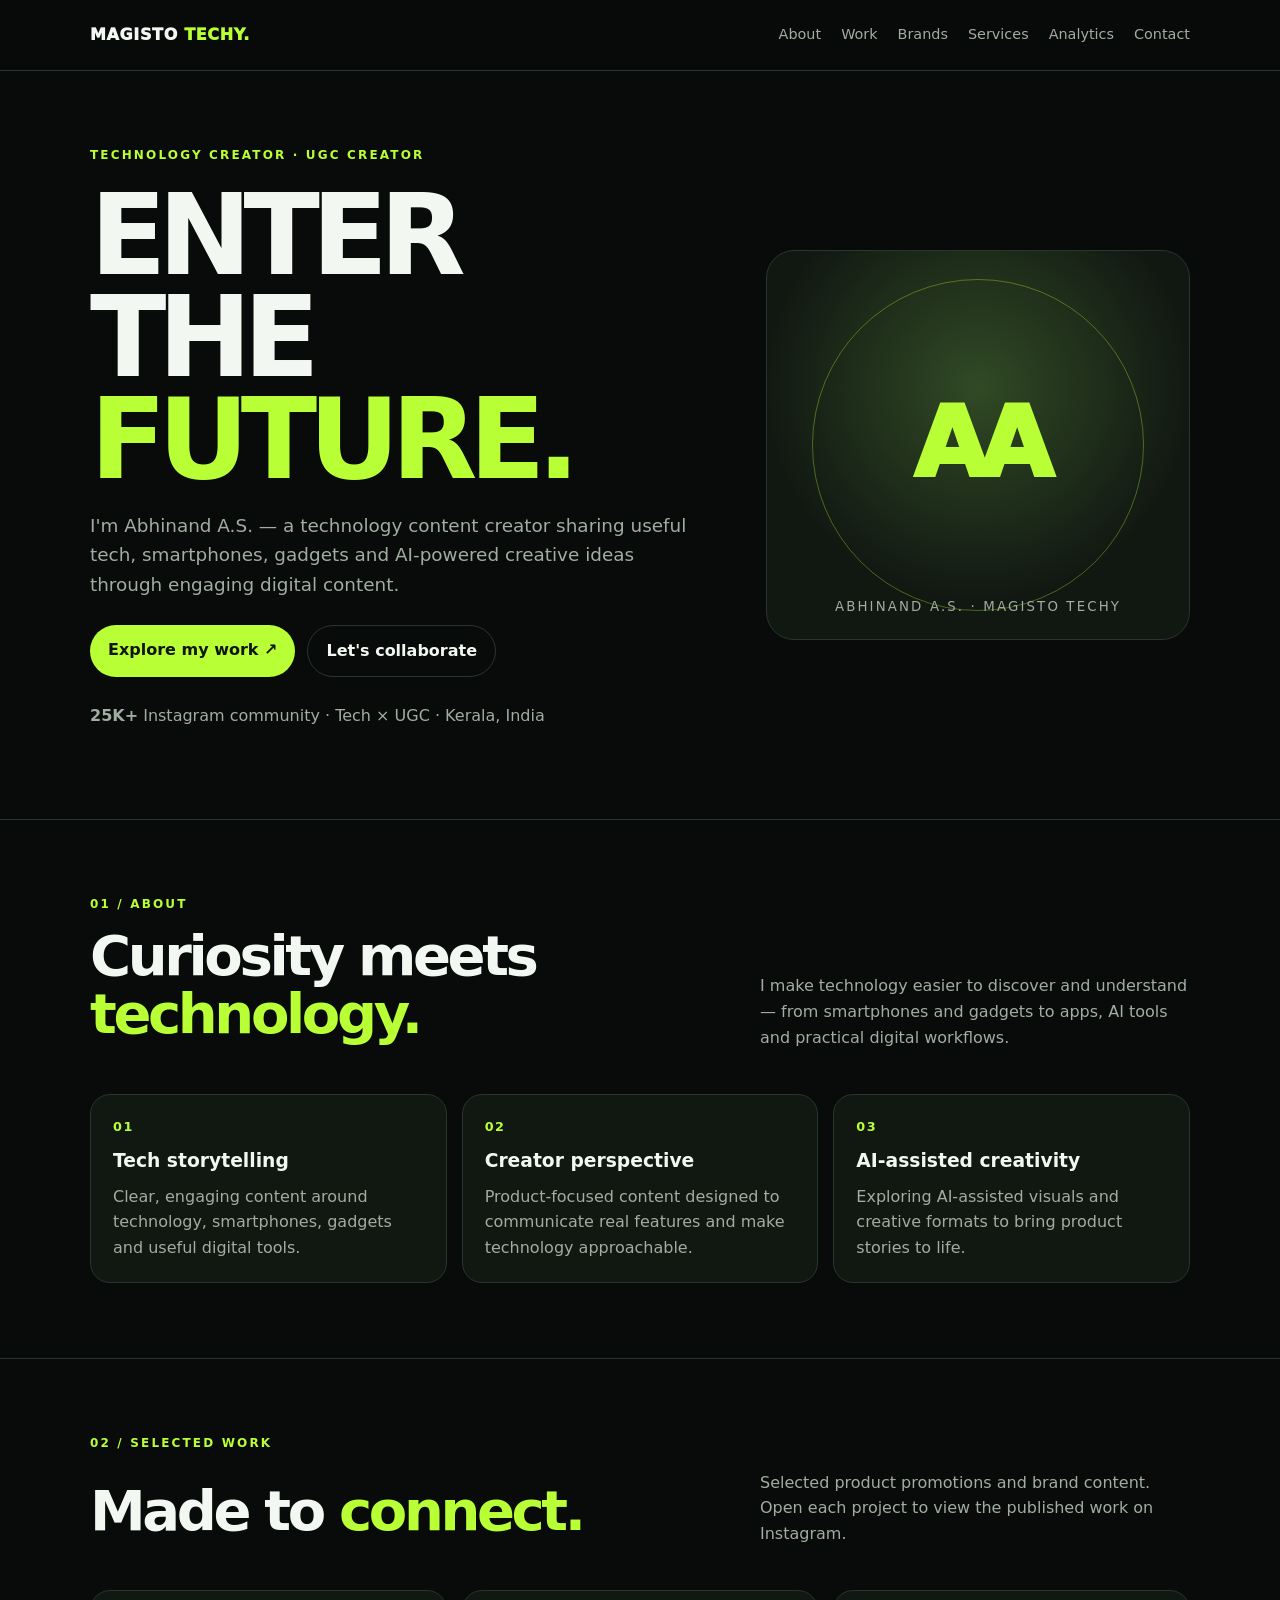
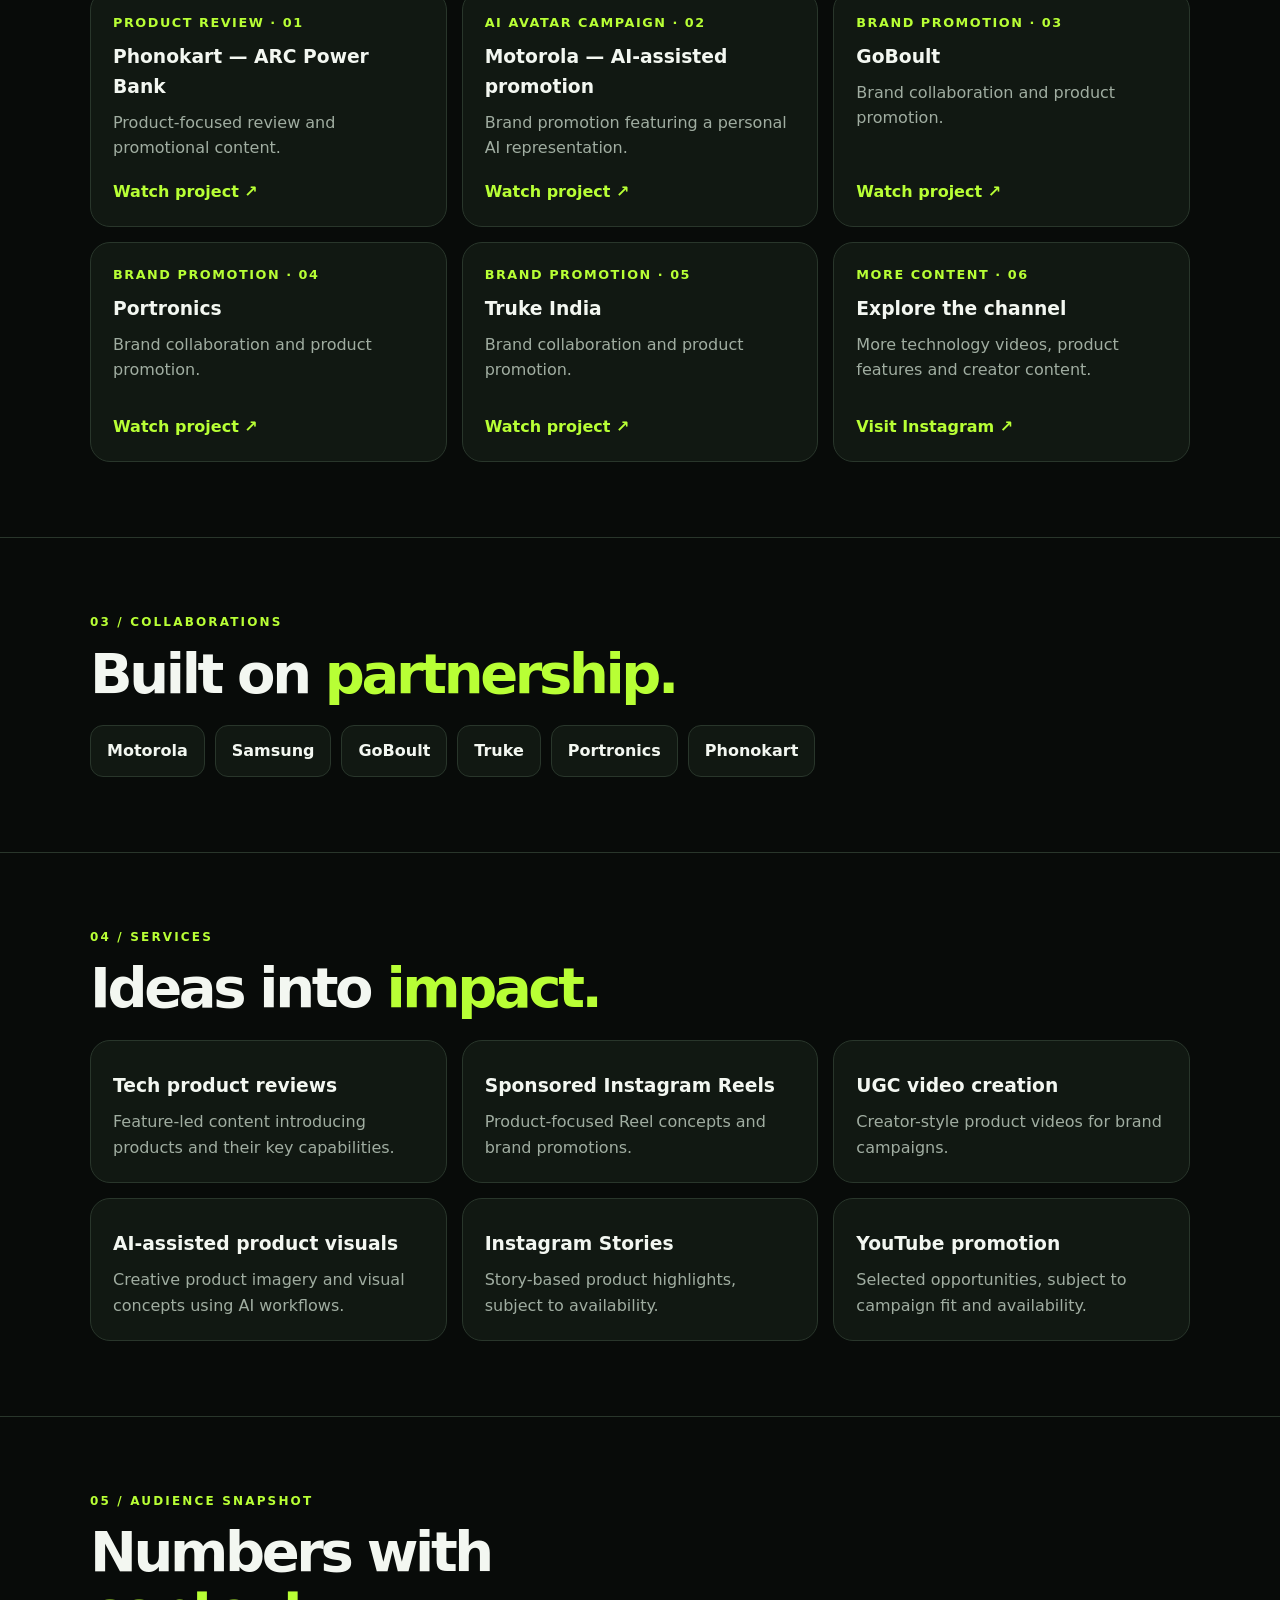
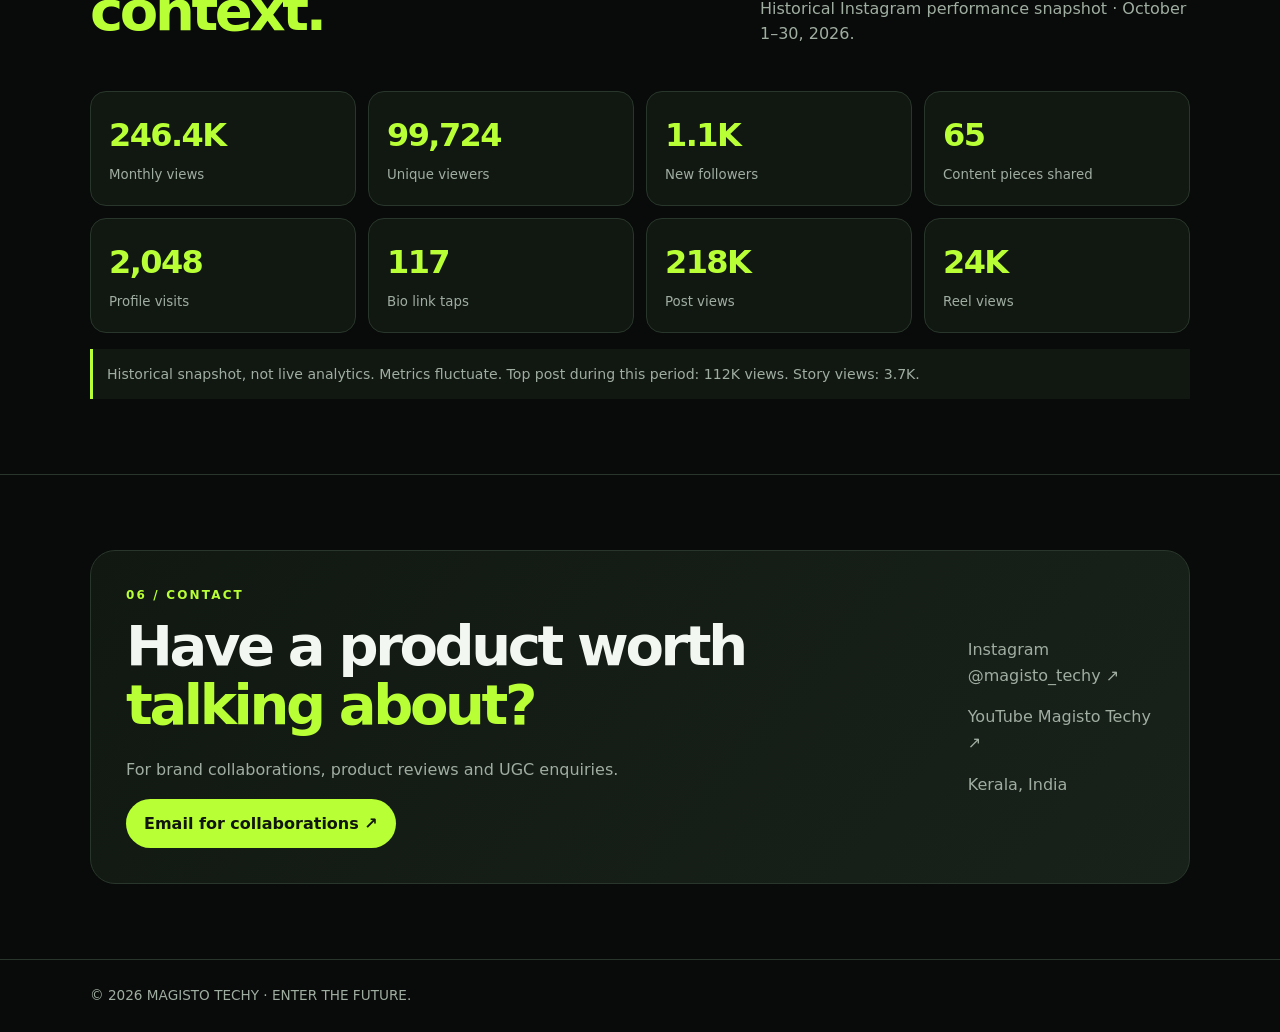
==== index.html @ dd72ad55 "Add files via upload" ====
<!doctype html>
<html lang="en">
<head>
<meta charset="utf-8">
<meta name="viewport" content="width=device-width,initial-scale=1">
<meta name="theme-color" content="#080b09">
<meta name="description" content="Abhinand A.S. — technology content creator and UGC creator. MAGISTO TECHY.">
<title>MAGISTO TECHY — Enter the Future</title>
<style>
:root{--bg:#080b09;--panel:#111812;--panel2:#18221a;--fg:#f3f7f1;--muted:#a0ada1;--accent:#b8ff35;--line:#29362b}
*{box-sizing:border-box}html{scroll-behavior:smooth;scroll-padding-top:85px}body{margin:0;background:var(--bg);color:var(--fg);font:16px/1.6 system-ui,Segoe UI,sans-serif}a{color:inherit;text-decoration:none}.wrap{width:min(1100px,calc(100% - 36px));margin:auto}
.nav{position:sticky;top:0;z-index:5;background:#080b09ef;backdrop-filter:blur(14px);border-bottom:1px solid var(--line)}.navin{height:70px;display:flex;align-items:center;justify-content:space-between}.logo{font-weight:950;letter-spacing:.04em}.logo span,h1 em,h2 span{color:var(--accent);font-style:normal}.links{display:flex;gap:20px;color:var(--muted);font-size:.9rem}.links a:hover{color:var(--accent)}
.hero{min-height:620px;display:grid;grid-template-columns:1.2fr .8fr;gap:40px;align-items:center;padding:75px 0}.eyebrow{color:var(--accent);font-size:.75rem;font-weight:800;letter-spacing:.18em;text-transform:uppercase}h1{font-size:clamp(3.6rem,9vw,7rem);line-height:.91;letter-spacing:-.075em;margin:20px 0}h2{font-size:clamp(2.1rem,5vw,3.5rem);line-height:1.05;letter-spacing:-.06em;margin:12px 0 22px}p{color:var(--muted)}.lead{font-size:1.15rem;max-width:600px}.actions{display:flex;gap:12px;flex-wrap:wrap;margin:26px 0}.btn{display:inline-block;padding:12px 18px;border-radius:999px;background:var(--accent);color:#10160b;font-weight:800}.btn.alt{background:transparent;color:var(--fg);border:1px solid var(--line)}
.visual{min-height:390px;border:1px solid var(--line);border-radius:28px;background:radial-gradient(circle at 50% 35%,#314a25,#111812 65%);display:grid;place-items:center;position:relative;overflow:hidden}.visual:before{content:"";position:absolute;width:330px;height:330px;border:1px solid #b8ff3555;border-radius:50%}.monogram{font-size:6rem;font-weight:950;color:var(--accent);letter-spacing:-.1em}.visual small{position:absolute;bottom:22px;letter-spacing:.16em;color:var(--muted)}
.section{padding:75px 0;border-top:1px solid var(--line)}.head{display:flex;justify-content:space-between;gap:30px;align-items:end;margin-bottom:28px}.head p{max-width:430px}.grid{display:grid;grid-template-columns:repeat(3,1fr);gap:15px}.card{background:var(--panel);border:1px solid var(--line);border-radius:20px;padding:22px}.card h3{margin:8px 0}.card p{margin:0}.num{color:var(--accent);font-weight:900;font-size:.8rem;letter-spacing:.12em}.project{min-height:220px;display:flex;flex-direction:column}.project a{color:var(--accent);font-weight:800;margin-top:auto;padding-top:18px}.brands{display:flex;gap:10px;flex-wrap:wrap}.pill{padding:12px 16px;border:1px solid var(--line);border-radius:13px;background:var(--panel);font-weight:750}.metrics{display:grid;grid-template-columns:repeat(4,1fr);gap:12px}.metric{background:var(--panel);border:1px solid var(--line);padding:18px;border-radius:16px}.metric b{display:block;color:var(--accent);font-size:2rem;letter-spacing:-.05em}.metric small{color:var(--muted)}.note{margin-top:16px;padding:14px;border-left:3px solid var(--accent);background:var(--panel);color:var(--muted);font-size:.88rem}.contact{padding:35px;border:1px solid var(--line);border-radius:25px;background:linear-gradient(130deg,var(--panel),var(--panel2));display:flex;justify-content:space-between;gap:25px;align-items:center}.footer{border-top:1px solid var(--line);padding:25px 0;color:var(--muted);font-size:.85rem}
@media(max-width:800px){.links{display:none}.hero{grid-template-columns:1fr;padding:55px 0}.visual{min-height:300px}.grid{grid-template-columns:repeat(2,1fr)}.head{display:block}.metrics{grid-template-columns:repeat(2,1fr)}.contact{display:block}}
@media(max-width:540px){.grid{grid-template-columns:1fr}.section{padding:55px 0}.hero{min-height:0}.contact{padding:24px}}
</style>
</head>
<body>
<header class="nav"><div class="wrap navin"><a class="logo" href="#home">MAGISTO <span>TECHY.</span></a><nav class="links" aria-label="Main navigation"><a href="#about">About</a><a href="#work">Work</a><a href="#brands">Brands</a><a href="#services">Services</a><a href="#analytics">Analytics</a><a href="#contact">Contact</a></nav></div></header>
<main id="home">
<section class="wrap hero"><div><div class="eyebrow">Technology creator · UGC creator</div><h1>ENTER<br>THE <em>FUTURE.</em></h1><p class="lead">I'm Abhinand A.S. — a technology content creator sharing useful tech, smartphones, gadgets and AI-powered creative ideas through engaging digital content.</p><div class="actions"><a class="btn" href="#work">Explore my work ↗</a><a class="btn alt" href="#contact">Let's collaborate</a></div><p><b>25K+</b> Instagram community · Tech × UGC · Kerala, India</p></div><div class="visual"><div class="monogram">AA</div><small>ABHINAND A.S. · MAGISTO TECHY</small></div></section>
<section class="section" id="about"><div class="wrap"><div class="eyebrow">01 / About</div><div class="head"><h2>Curiosity meets<br><span>technology.</span></h2><p>I make technology easier to discover and understand — from smartphones and gadgets to apps, AI tools and practical digital workflows.</p></div><div class="grid"><article class="card"><div class="num">01</div><h3>Tech storytelling</h3><p>Clear, engaging content around technology, smartphones, gadgets and useful digital tools.</p></article><article class="card"><div class="num">02</div><h3>Creator perspective</h3><p>Product-focused content designed to communicate real features and make technology approachable.</p></article><article class="card"><div class="num">03</div><h3>AI-assisted creativity</h3><p>Exploring AI-assisted visuals and creative formats to bring product stories to life.</p></article></div></div></section>
<section class="section" id="work"><div class="wrap"><div class="eyebrow">02 / Selected work</div><div class="head"><h2>Made to <span>connect.</span></h2><p>Selected product promotions and brand content. Open each project to view the published work on Instagram.</p></div><div class="grid">
<article class="card project"><div class="num">PRODUCT REVIEW · 01</div><h3>Phonokart — ARC Power Bank</h3><p>Product-focused review and promotional content.</p><a href="https://www.instagram.com/reel/DdwCf3cR_Gk/" target="_blank" rel="noopener">Watch project ↗</a></article>
<article class="card project"><div class="num">AI AVATAR CAMPAIGN · 02</div><h3>Motorola — AI-assisted promotion</h3><p>Brand promotion featuring a personal AI representation.</p><a href="https://www.instagram.com/reel/DcD4CjpJl_J/" target="_blank" rel="noopener">Watch project ↗</a></article>
<article class="card project"><div class="num">BRAND PROMOTION · 03</div><h3>GoBoult</h3><p>Brand collaboration and product promotion.</p><a href="https://www.instagram.com/reel/DT7vvb6Ceso/" target="_blank" rel="noopener">Watch project ↗</a></article>
<article class="card project"><div class="num">BRAND PROMOTION · 04</div><h3>Portronics</h3><p>Brand collaboration and product promotion.</p><a href="https://www.instagram.com/reel/DOgPWobiS2I/" target="_blank" rel="noopener">Watch project ↗</a></article>
<article class="card project"><div class="num">BRAND PROMOTION · 05</div><h3>Truke India</h3><p>Brand collaboration and product promotion.</p><a href="https://www.instagram.com/reel/DOyNtC1iTgK/" target="_blank" rel="noopener">Watch project ↗</a></article>
<article class="card project"><div class="num">MORE CONTENT · 06</div><h3>Explore the channel</h3><p>More technology videos, product features and creator content.</p><a href="https://www.instagram.com/magisto_techy/" target="_blank" rel="noopener">Visit Instagram ↗</a></article></div></div></section>
<section class="section" id="brands"><div class="wrap"><div class="eyebrow">03 / Collaborations</div><h2>Built on <span>partnership.</span></h2><div class="brands"><span class="pill">Motorola</span><span class="pill">Samsung</span><span class="pill">GoBoult</span><span class="pill">Truke</span><span class="pill">Portronics</span><span class="pill">Phonokart</span></div></div></section>
<section class="section" id="services"><div class="wrap"><div class="eyebrow">04 / Services</div><h2>Ideas into <span>impact.</span></h2><div class="grid"><article class="card"><h3>Tech product reviews</h3><p>Feature-led content introducing products and their key capabilities.</p></article><article class="card"><h3>Sponsored Instagram Reels</h3><p>Product-focused Reel concepts and brand promotions.</p></article><article class="card"><h3>UGC video creation</h3><p>Creator-style product videos for brand campaigns.</p></article><article class="card"><h3>AI-assisted product visuals</h3><p>Creative product imagery and visual concepts using AI workflows.</p></article><article class="card"><h3>Instagram Stories</h3><p>Story-based product highlights, subject to availability.</p></article><article class="card"><h3>YouTube promotion</h3><p>Selected opportunities, subject to campaign fit and availability.</p></article></div></div></section>
<section class="section" id="analytics"><div class="wrap"><div class="eyebrow">05 / Audience snapshot</div><div class="head"><h2>Numbers with <span>context.</span></h2><p>Historical Instagram performance snapshot · October 1–30, 2026.</p></div><div class="metrics"><div class="metric"><b>246.4K</b><small>Monthly views</small></div><div class="metric"><b>99,724</b><small>Unique viewers</small></div><div class="metric"><b>1.1K</b><small>New followers</small></div><div class="metric"><b>65</b><small>Content pieces shared</small></div><div class="metric"><b>2,048</b><small>Profile visits</small></div><div class="metric"><b>117</b><small>Bio link taps</small></div><div class="metric"><b>218K</b><small>Post views</small></div><div class="metric"><b>24K</b><small>Reel views</small></div></div><div class="note">Historical snapshot, not live analytics. Metrics fluctuate. Top post during this period: 112K views. Story views: 3.7K.</div></div></section>
<section class="section" id="contact"><div class="wrap"><div class="contact"><div><div class="eyebrow">06 / Contact</div><h2>Have a product worth <span>talking about?</span></h2><p>For brand collaborations, product reviews and UGC enquiries.</p><a class="btn" href="mailto:followtechofficials00mailbox@gmail.com">Email for collaborations ↗</a></div><div><p><a href="https://www.instagram.com/magisto_techy/" target="_blank" rel="noopener">Instagram @magisto_techy ↗</a></p><p><a href="https://youtube.com/@magisto_techy" target="_blank" rel="noopener">YouTube Magisto Techy ↗</a></p><p>Kerala, India</p></div></div></div></section>
</main><footer class="footer"><div class="wrap">© <span id="year"></span> MAGISTO TECHY · ENTER THE FUTURE.</div></footer><script>document.getElementById('year').textContent=new Date().getFullYear()</script>
</body></html>
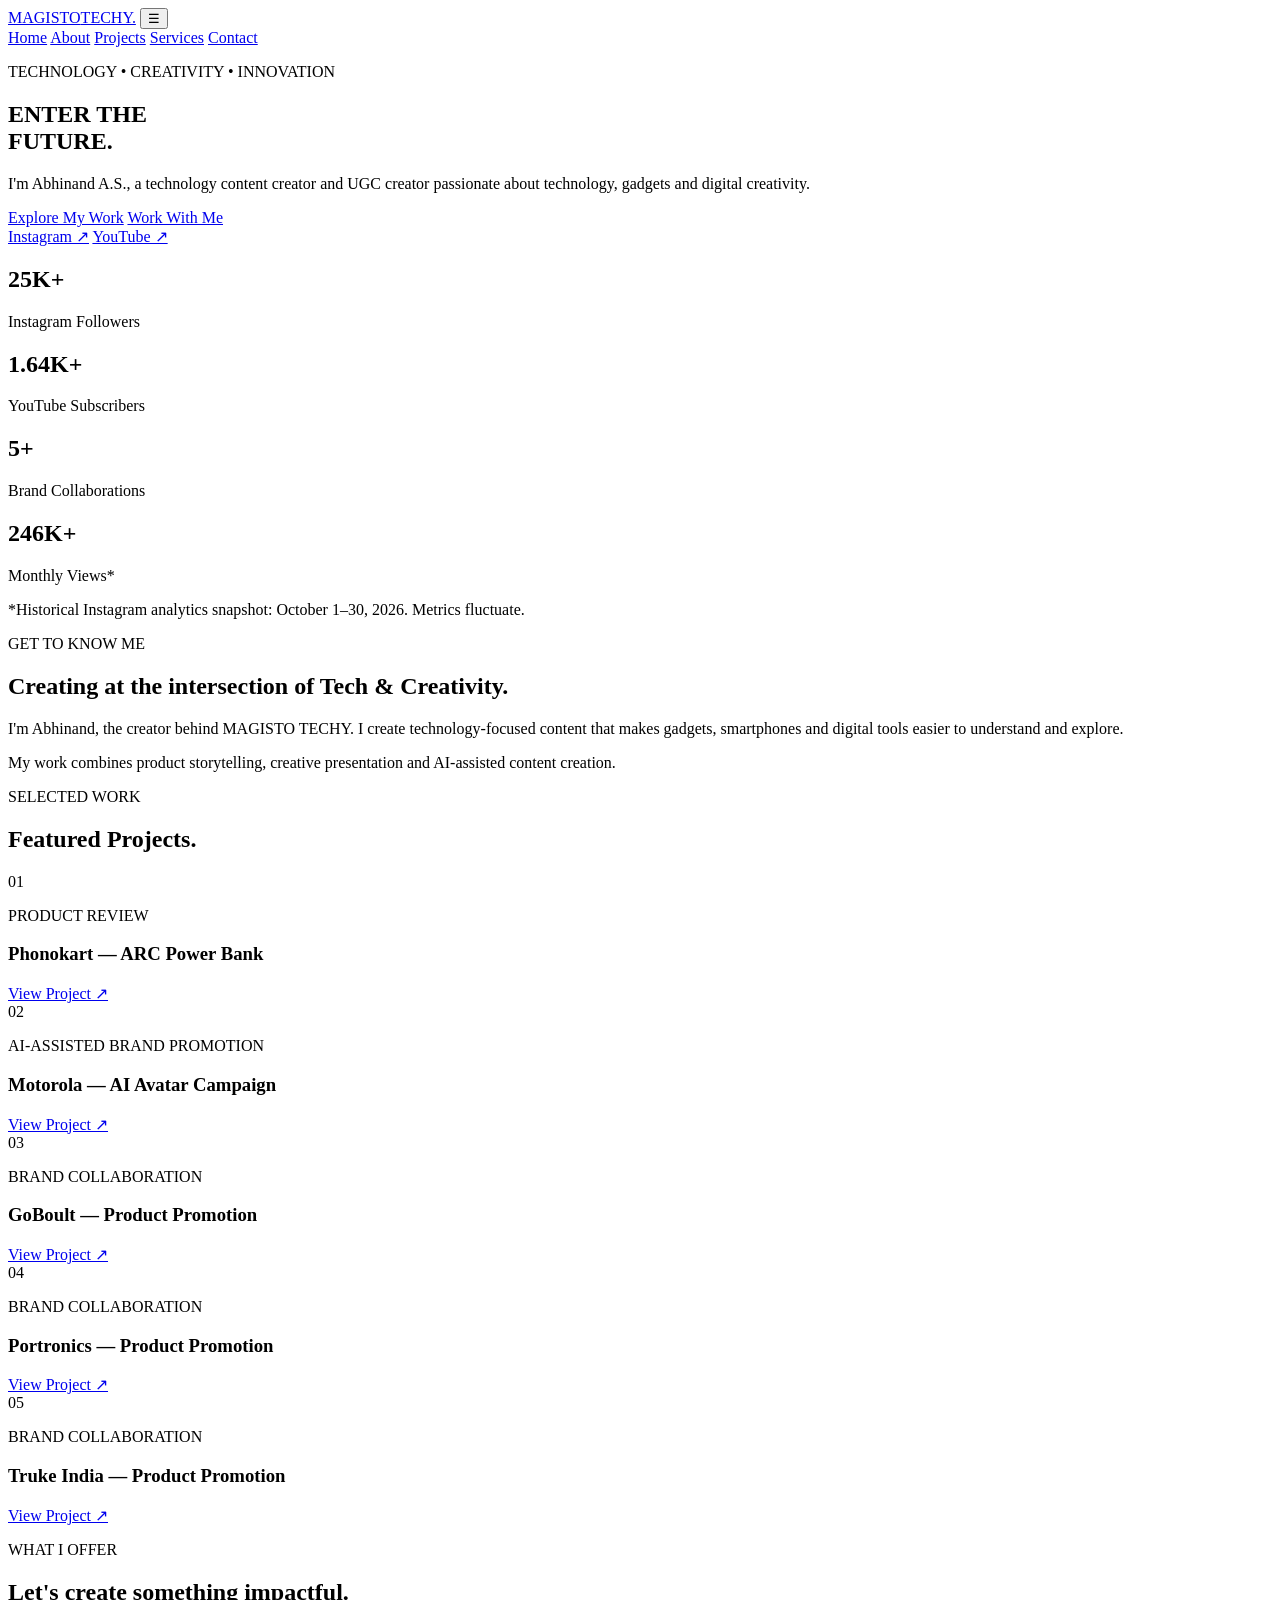
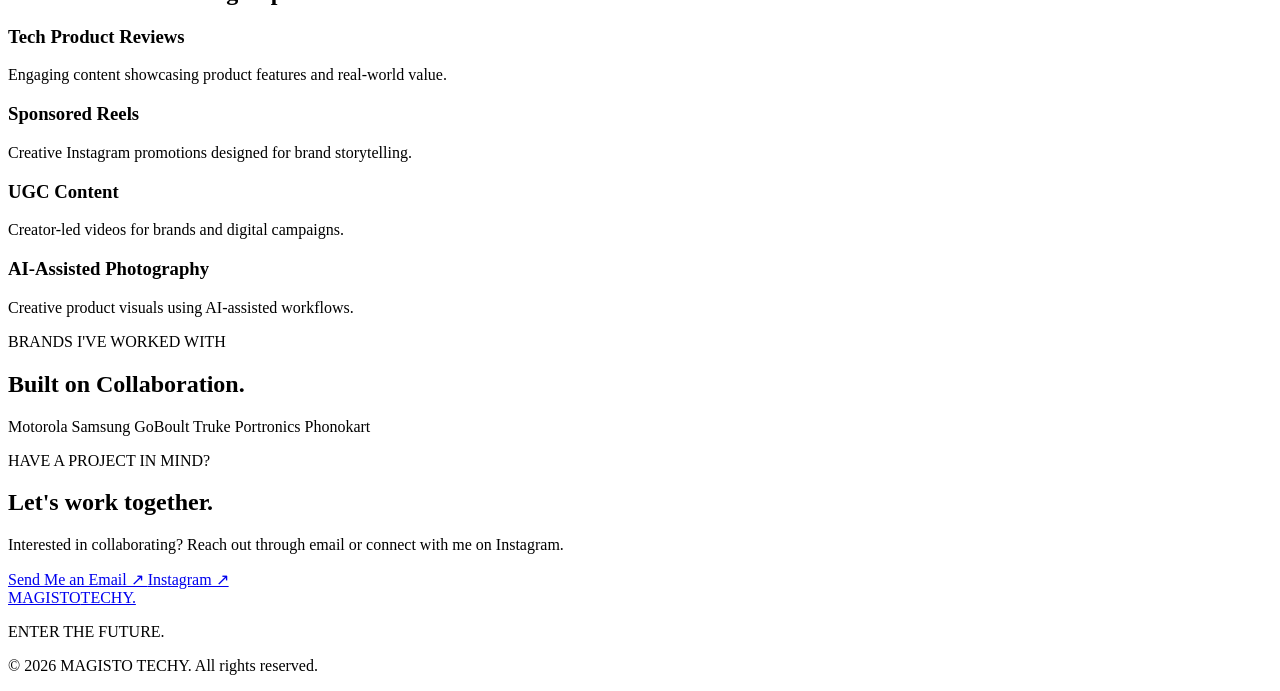
==== commit 3addec2a: "Create index.html" ====
--- a/index.html
+++ b/index.html
@@ -1,37 +1,242 @@
-<!doctype html>
+
+<!DOCTYPE html>
 <html lang="en">
 <head>
-<meta charset="utf-8">
-<meta name="viewport" content="width=device-width,initial-scale=1">
-<meta name="theme-color" content="#080b09">
-<meta name="description" content="Abhinand A.S. — technology content creator and UGC creator. MAGISTO TECHY.">
-<title>MAGISTO TECHY — Enter the Future</title>
-<style>
-:root{--bg:#080b09;--panel:#111812;--panel2:#18221a;--fg:#f3f7f1;--muted:#a0ada1;--accent:#b8ff35;--line:#29362b}
-*{box-sizing:border-box}html{scroll-behavior:smooth;scroll-padding-top:85px}body{margin:0;background:var(--bg);color:var(--fg);font:16px/1.6 system-ui,Segoe UI,sans-serif}a{color:inherit;text-decoration:none}.wrap{width:min(1100px,calc(100% - 36px));margin:auto}
-.nav{position:sticky;top:0;z-index:5;background:#080b09ef;backdrop-filter:blur(14px);border-bottom:1px solid var(--line)}.navin{height:70px;display:flex;align-items:center;justify-content:space-between}.logo{font-weight:950;letter-spacing:.04em}.logo span,h1 em,h2 span{color:var(--accent);font-style:normal}.links{display:flex;gap:20px;color:var(--muted);font-size:.9rem}.links a:hover{color:var(--accent)}
-.hero{min-height:620px;display:grid;grid-template-columns:1.2fr .8fr;gap:40px;align-items:center;padding:75px 0}.eyebrow{color:var(--accent);font-size:.75rem;font-weight:800;letter-spacing:.18em;text-transform:uppercase}h1{font-size:clamp(3.6rem,9vw,7rem);line-height:.91;letter-spacing:-.075em;margin:20px 0}h2{font-size:clamp(2.1rem,5vw,3.5rem);line-height:1.05;letter-spacing:-.06em;margin:12px 0 22px}p{color:var(--muted)}.lead{font-size:1.15rem;max-width:600px}.actions{display:flex;gap:12px;flex-wrap:wrap;margin:26px 0}.btn{display:inline-block;padding:12px 18px;border-radius:999px;background:var(--accent);color:#10160b;font-weight:800}.btn.alt{background:transparent;color:var(--fg);border:1px solid var(--line)}
-.visual{min-height:390px;border:1px solid var(--line);border-radius:28px;background:radial-gradient(circle at 50% 35%,#314a25,#111812 65%);display:grid;place-items:center;position:relative;overflow:hidden}.visual:before{content:"";position:absolute;width:330px;height:330px;border:1px solid #b8ff3555;border-radius:50%}.monogram{font-size:6rem;font-weight:950;color:var(--accent);letter-spacing:-.1em}.visual small{position:absolute;bottom:22px;letter-spacing:.16em;color:var(--muted)}
-.section{padding:75px 0;border-top:1px solid var(--line)}.head{display:flex;justify-content:space-between;gap:30px;align-items:end;margin-bottom:28px}.head p{max-width:430px}.grid{display:grid;grid-template-columns:repeat(3,1fr);gap:15px}.card{background:var(--panel);border:1px solid var(--line);border-radius:20px;padding:22px}.card h3{margin:8px 0}.card p{margin:0}.num{color:var(--accent);font-weight:900;font-size:.8rem;letter-spacing:.12em}.project{min-height:220px;display:flex;flex-direction:column}.project a{color:var(--accent);font-weight:800;margin-top:auto;padding-top:18px}.brands{display:flex;gap:10px;flex-wrap:wrap}.pill{padding:12px 16px;border:1px solid var(--line);border-radius:13px;background:var(--panel);font-weight:750}.metrics{display:grid;grid-template-columns:repeat(4,1fr);gap:12px}.metric{background:var(--panel);border:1px solid var(--line);padding:18px;border-radius:16px}.metric b{display:block;color:var(--accent);font-size:2rem;letter-spacing:-.05em}.metric small{color:var(--muted)}.note{margin-top:16px;padding:14px;border-left:3px solid var(--accent);background:var(--panel);color:var(--muted);font-size:.88rem}.contact{padding:35px;border:1px solid var(--line);border-radius:25px;background:linear-gradient(130deg,var(--panel),var(--panel2));display:flex;justify-content:space-between;gap:25px;align-items:center}.footer{border-top:1px solid var(--line);padding:25px 0;color:var(--muted);font-size:.85rem}
-@media(max-width:800px){.links{display:none}.hero{grid-template-columns:1fr;padding:55px 0}.visual{min-height:300px}.grid{grid-template-columns:repeat(2,1fr)}.head{display:block}.metrics{grid-template-columns:repeat(2,1fr)}.contact{display:block}}
-@media(max-width:540px){.grid{grid-template-columns:1fr}.section{padding:55px 0}.hero{min-height:0}.contact{padding:24px}}
-</style>
+  <meta charset="UTF-8">
+  <meta name="viewport" content="width=device-width, initial-scale=1.0">
+  <meta name="theme-color" content="#101010">
+
+  <title>MAGISTO TECHY | Enter the Future</title>
+
+  <meta name="description" content="Abhinand A.S. — Technology Content Creator and UGC Creator. Explore tech reviews, brand collaborations and creative projects.">
+
+  <link rel="stylesheet" href="css/style.css">
 </head>
+
 <body>
-<header class="nav"><div class="wrap navin"><a class="logo" href="#home">MAGISTO <span>TECHY.</span></a><nav class="links" aria-label="Main navigation"><a href="#about">About</a><a href="#work">Work</a><a href="#brands">Brands</a><a href="#services">Services</a><a href="#analytics">Analytics</a><a href="#contact">Contact</a></nav></div></header>
-<main id="home">
-<section class="wrap hero"><div><div class="eyebrow">Technology creator · UGC creator</div><h1>ENTER<br>THE <em>FUTURE.</em></h1><p class="lead">I'm Abhinand A.S. — a technology content creator sharing useful tech, smartphones, gadgets and AI-powered creative ideas through engaging digital content.</p><div class="actions"><a class="btn" href="#work">Explore my work ↗</a><a class="btn alt" href="#contact">Let's collaborate</a></div><p><b>25K+</b> Instagram community · Tech × UGC · Kerala, India</p></div><div class="visual"><div class="monogram">AA</div><small>ABHINAND A.S. · MAGISTO TECHY</small></div></section>
-<section class="section" id="about"><div class="wrap"><div class="eyebrow">01 / About</div><div class="head"><h2>Curiosity meets<br><span>technology.</span></h2><p>I make technology easier to discover and understand — from smartphones and gadgets to apps, AI tools and practical digital workflows.</p></div><div class="grid"><article class="card"><div class="num">01</div><h3>Tech storytelling</h3><p>Clear, engaging content around technology, smartphones, gadgets and useful digital tools.</p></article><article class="card"><div class="num">02</div><h3>Creator perspective</h3><p>Product-focused content designed to communicate real features and make technology approachable.</p></article><article class="card"><div class="num">03</div><h3>AI-assisted creativity</h3><p>Exploring AI-assisted visuals and creative formats to bring product stories to life.</p></article></div></div></section>
-<section class="section" id="work"><div class="wrap"><div class="eyebrow">02 / Selected work</div><div class="head"><h2>Made to <span>connect.</span></h2><p>Selected product promotions and brand content. Open each project to view the published work on Instagram.</p></div><div class="grid">
-<article class="card project"><div class="num">PRODUCT REVIEW · 01</div><h3>Phonokart — ARC Power Bank</h3><p>Product-focused review and promotional content.</p><a href="https://www.instagram.com/reel/DdwCf3cR_Gk/" target="_blank" rel="noopener">Watch project ↗</a></article>
-<article class="card project"><div class="num">AI AVATAR CAMPAIGN · 02</div><h3>Motorola — AI-assisted promotion</h3><p>Brand promotion featuring a personal AI representation.</p><a href="https://www.instagram.com/reel/DcD4CjpJl_J/" target="_blank" rel="noopener">Watch project ↗</a></article>
-<article class="card project"><div class="num">BRAND PROMOTION · 03</div><h3>GoBoult</h3><p>Brand collaboration and product promotion.</p><a href="https://www.instagram.com/reel/DT7vvb6Ceso/" target="_blank" rel="noopener">Watch project ↗</a></article>
-<article class="card project"><div class="num">BRAND PROMOTION · 04</div><h3>Portronics</h3><p>Brand collaboration and product promotion.</p><a href="https://www.instagram.com/reel/DOgPWobiS2I/" target="_blank" rel="noopener">Watch project ↗</a></article>
-<article class="card project"><div class="num">BRAND PROMOTION · 05</div><h3>Truke India</h3><p>Brand collaboration and product promotion.</p><a href="https://www.instagram.com/reel/DOyNtC1iTgK/" target="_blank" rel="noopener">Watch project ↗</a></article>
-<article class="card project"><div class="num">MORE CONTENT · 06</div><h3>Explore the channel</h3><p>More technology videos, product features and creator content.</p><a href="https://www.instagram.com/magisto_techy/" target="_blank" rel="noopener">Visit Instagram ↗</a></article></div></div></section>
-<section class="section" id="brands"><div class="wrap"><div class="eyebrow">03 / Collaborations</div><h2>Built on <span>partnership.</span></h2><div class="brands"><span class="pill">Motorola</span><span class="pill">Samsung</span><span class="pill">GoBoult</span><span class="pill">Truke</span><span class="pill">Portronics</span><span class="pill">Phonokart</span></div></div></section>
-<section class="section" id="services"><div class="wrap"><div class="eyebrow">04 / Services</div><h2>Ideas into <span>impact.</span></h2><div class="grid"><article class="card"><h3>Tech product reviews</h3><p>Feature-led content introducing products and their key capabilities.</p></article><article class="card"><h3>Sponsored Instagram Reels</h3><p>Product-focused Reel concepts and brand promotions.</p></article><article class="card"><h3>UGC video creation</h3><p>Creator-style product videos for brand campaigns.</p></article><article class="card"><h3>AI-assisted product visuals</h3><p>Creative product imagery and visual concepts using AI workflows.</p></article><article class="card"><h3>Instagram Stories</h3><p>Story-based product highlights, subject to availability.</p></article><article class="card"><h3>YouTube promotion</h3><p>Selected opportunities, subject to campaign fit and availability.</p></article></div></div></section>
-<section class="section" id="analytics"><div class="wrap"><div class="eyebrow">05 / Audience snapshot</div><div class="head"><h2>Numbers with <span>context.</span></h2><p>Historical Instagram performance snapshot · October 1–30, 2026.</p></div><div class="metrics"><div class="metric"><b>246.4K</b><small>Monthly views</small></div><div class="metric"><b>99,724</b><small>Unique viewers</small></div><div class="metric"><b>1.1K</b><small>New followers</small></div><div class="metric"><b>65</b><small>Content pieces shared</small></div><div class="metric"><b>2,048</b><small>Profile visits</small></div><div class="metric"><b>117</b><small>Bio link taps</small></div><div class="metric"><b>218K</b><small>Post views</small></div><div class="metric"><b>24K</b><small>Reel views</small></div></div><div class="note">Historical snapshot, not live analytics. Metrics fluctuate. Top post during this period: 112K views. Story views: 3.7K.</div></div></section>
-<section class="section" id="contact"><div class="wrap"><div class="contact"><div><div class="eyebrow">06 / Contact</div><h2>Have a product worth <span>talking about?</span></h2><p>For brand collaborations, product reviews and UGC enquiries.</p><a class="btn" href="mailto:followtechofficials00mailbox@gmail.com">Email for collaborations ↗</a></div><div><p><a href="https://www.instagram.com/magisto_techy/" target="_blank" rel="noopener">Instagram @magisto_techy ↗</a></p><p><a href="https://youtube.com/@magisto_techy" target="_blank" rel="noopener">YouTube Magisto Techy ↗</a></p><p>Kerala, India</p></div></div></div></section>
-</main><footer class="footer"><div class="wrap">© <span id="year"></span> MAGISTO TECHY · ENTER THE FUTURE.</div></footer><script>document.getElementById('year').textContent=new Date().getFullYear()</script>
-</body></html>+
+  <header class="header">
+    <nav class="navbar">
+      <a href="#" class="logo">MAGISTO<span>TECHY.</span></a>
+
+      <button class="menu-toggle" aria-label="Toggle navigation">
+        ☰
+      </button>
+
+      <div class="nav-links">
+        <a href="#home">Home</a>
+        <a href="#about">About</a>
+        <a href="#projects">Projects</a>
+        <a href="#services">Services</a>
+        <a href="#contact">Contact</a>
+      </div>
+    </nav>
+  </header>
+
+  <main>
+
+    <section id="home" class="hero">
+      <div class="hero-content">
+        <p class="eyebrow">TECHNOLOGY • CREATIVITY • INNOVATION</p>
+
+        <h1>
+          ENTER THE<br>
+          <span>FUTURE.</span>
+        </h1>
+
+        <p class="hero-description">
+          I'm Abhinand A.S., a technology content creator
+          and UGC creator passionate about technology,
+          gadgets and digital creativity.
+        </p>
+
+        <div class="hero-buttons">
+          <a href="#projects" class="btn primary">Explore My Work</a>
+          <a href="#contact" class="btn secondary">Work With Me</a>
+        </div>
+
+        <div class="social-links">
+          <a href="https://www.instagram.com/magisto_techy/"
+             target="_blank" rel="noopener">Instagram ↗</a>
+
+          <a href="https://youtube.com/@magisto_techy"
+             target="_blank" rel="noopener">YouTube ↗</a>
+        </div>
+      </div>
+
+      <div class="hero-image">
+        <img
+          src="assets/portrait.png"
+          alt="Abhinand A.S. — MAGISTO TECHY"
+          onerror="this.style.display='none'"
+        >
+      </div>
+    </section>
+
+    <section class="stats">
+      <div>
+        <h2>25K+</h2>
+        <p>Instagram Followers</p>
+      </div>
+
+      <div>
+        <h2>1.64K+</h2>
+        <p>YouTube Subscribers</p>
+      </div>
+
+      <div>
+        <h2>5+</h2>
+        <p>Brand Collaborations</p>
+      </div>
+
+      <div>
+        <h2>246K+</h2>
+        <p>Monthly Views*</p>
+      </div>
+
+      <p class="stats-note">
+        *Historical Instagram analytics snapshot: October 1–30, 2026.
+        Metrics fluctuate.
+      </p>
+    </section>
+
+    <section id="about" class="section about">
+      <p class="eyebrow">GET TO KNOW ME</p>
+      <h2>Creating at the intersection of <span>Tech & Creativity.</span></h2>
+
+      <p>
+        I'm Abhinand, the creator behind MAGISTO TECHY.
+        I create technology-focused content that makes
+        gadgets, smartphones and digital tools easier
+        to understand and explore.
+      </p>
+
+      <p>
+        My work combines product storytelling, creative
+        presentation and AI-assisted content creation.
+      </p>
+    </section>
+
+    <section id="projects" class="section projects">
+      <p class="eyebrow">SELECTED WORK</p>
+      <h2>Featured <span>Projects.</span></h2>
+
+      <div class="project-grid">
+
+        <article class="project-card">
+          <div class="project-visual">01</div>
+          <p>PRODUCT REVIEW</p>
+          <h3>Phonokart — ARC Power Bank</h3>
+          <a href="https://www.instagram.com/reel/DdwCf3cR_Gk/"
+             target="_blank" rel="noopener">View Project ↗</a>
+        </article>
+
+        <article class="project-card">
+          <div class="project-visual">02</div>
+          <p>AI-ASSISTED BRAND PROMOTION</p>
+          <h3>Motorola — AI Avatar Campaign</h3>
+          <a href="https://www.instagram.com/reel/DcD4CjpJl_J/"
+             target="_blank" rel="noopener">View Project ↗</a>
+        </article>
+
+        <article class="project-card">
+          <div class="project-visual">03</div>
+          <p>BRAND COLLABORATION</p>
+          <h3>GoBoult — Product Promotion</h3>
+          <a href="https://www.instagram.com/reel/DT7vvb6Ceso/"
+             target="_blank" rel="noopener">View Project ↗</a>
+        </article>
+
+        <article class="project-card">
+          <div class="project-visual">04</div>
+          <p>BRAND COLLABORATION</p>
+          <h3>Portronics — Product Promotion</h3>
+          <a href="https://www.instagram.com/reel/DOgPWobiS2I/"
+             target="_blank" rel="noopener">View Project ↗</a>
+        </article>
+
+        <article class="project-card">
+          <div class="project-visual">05</div>
+          <p>BRAND COLLABORATION</p>
+          <h3>Truke India — Product Promotion</h3>
+          <a href="https://www.instagram.com/reel/DOyNtC1iTgK/"
+             target="_blank" rel="noopener">View Project ↗</a>
+        </article>
+
+      </div>
+    </section>
+
+    <section id="services" class="section services">
+      <p class="eyebrow">WHAT I OFFER</p>
+      <h2>Let's create something <span>impactful.</span></h2>
+
+      <div class="service-grid">
+        <article class="service-card">
+          <h3>Tech Product Reviews</h3>
+          <p>Engaging content showcasing product features and real-world value.</p>
+        </article>
+
+        <article class="service-card">
+          <h3>Sponsored Reels</h3>
+          <p>Creative Instagram promotions designed for brand storytelling.</p>
+        </article>
+
+        <article class="service-card">
+          <h3>UGC Content</h3>
+          <p>Creator-led videos for brands and digital campaigns.</p>
+        </article>
+
+        <article class="service-card">
+          <h3>AI-Assisted Photography</h3>
+          <p>Creative product visuals using AI-assisted workflows.</p>
+        </article>
+      </div>
+    </section>
+
+    <section class="section brands">
+      <p class="eyebrow">BRANDS I'VE WORKED WITH</p>
+      <h2>Built on <span>Collaboration.</span></h2>
+
+      <div class="brand-list">
+        <span>Motorola</span>
+        <span>Samsung</span>
+        <span>GoBoult</span>
+        <span>Truke</span>
+        <span>Portronics</span>
+        <span>Phonokart</span>
+      </div>
+    </section>
+
+    <section id="contact" class="section contact">
+      <p class="eyebrow">HAVE A PROJECT IN MIND?</p>
+      <h2>Let's work <span>together.</span></h2>
+
+      <p>
+        Interested in collaborating? Reach out through email
+        or connect with me on Instagram.
+      </p>
+
+      <a class="btn primary"
+         href="mailto:followtechofficials00mailbox@gmail.com">
+        Send Me an Email ↗
+      </a>
+
+      <a class="contact-social"
+         href="https://www.instagram.com/magisto_techy/"
+         target="_blank" rel="noopener">
+        Instagram ↗
+      </a>
+    </section>
+
+  </main>
+
+  <footer class="footer">
+    <a href="#" class="logo">MAGISTO<span>TECHY.</span></a>
+    <p>ENTER THE FUTURE.</p>
+    <p>© 2026 MAGISTO TECHY. All rights reserved.</p>
+  </footer>
+
+  <script src="js/script.js"></script>
+
+</body>
+</html>
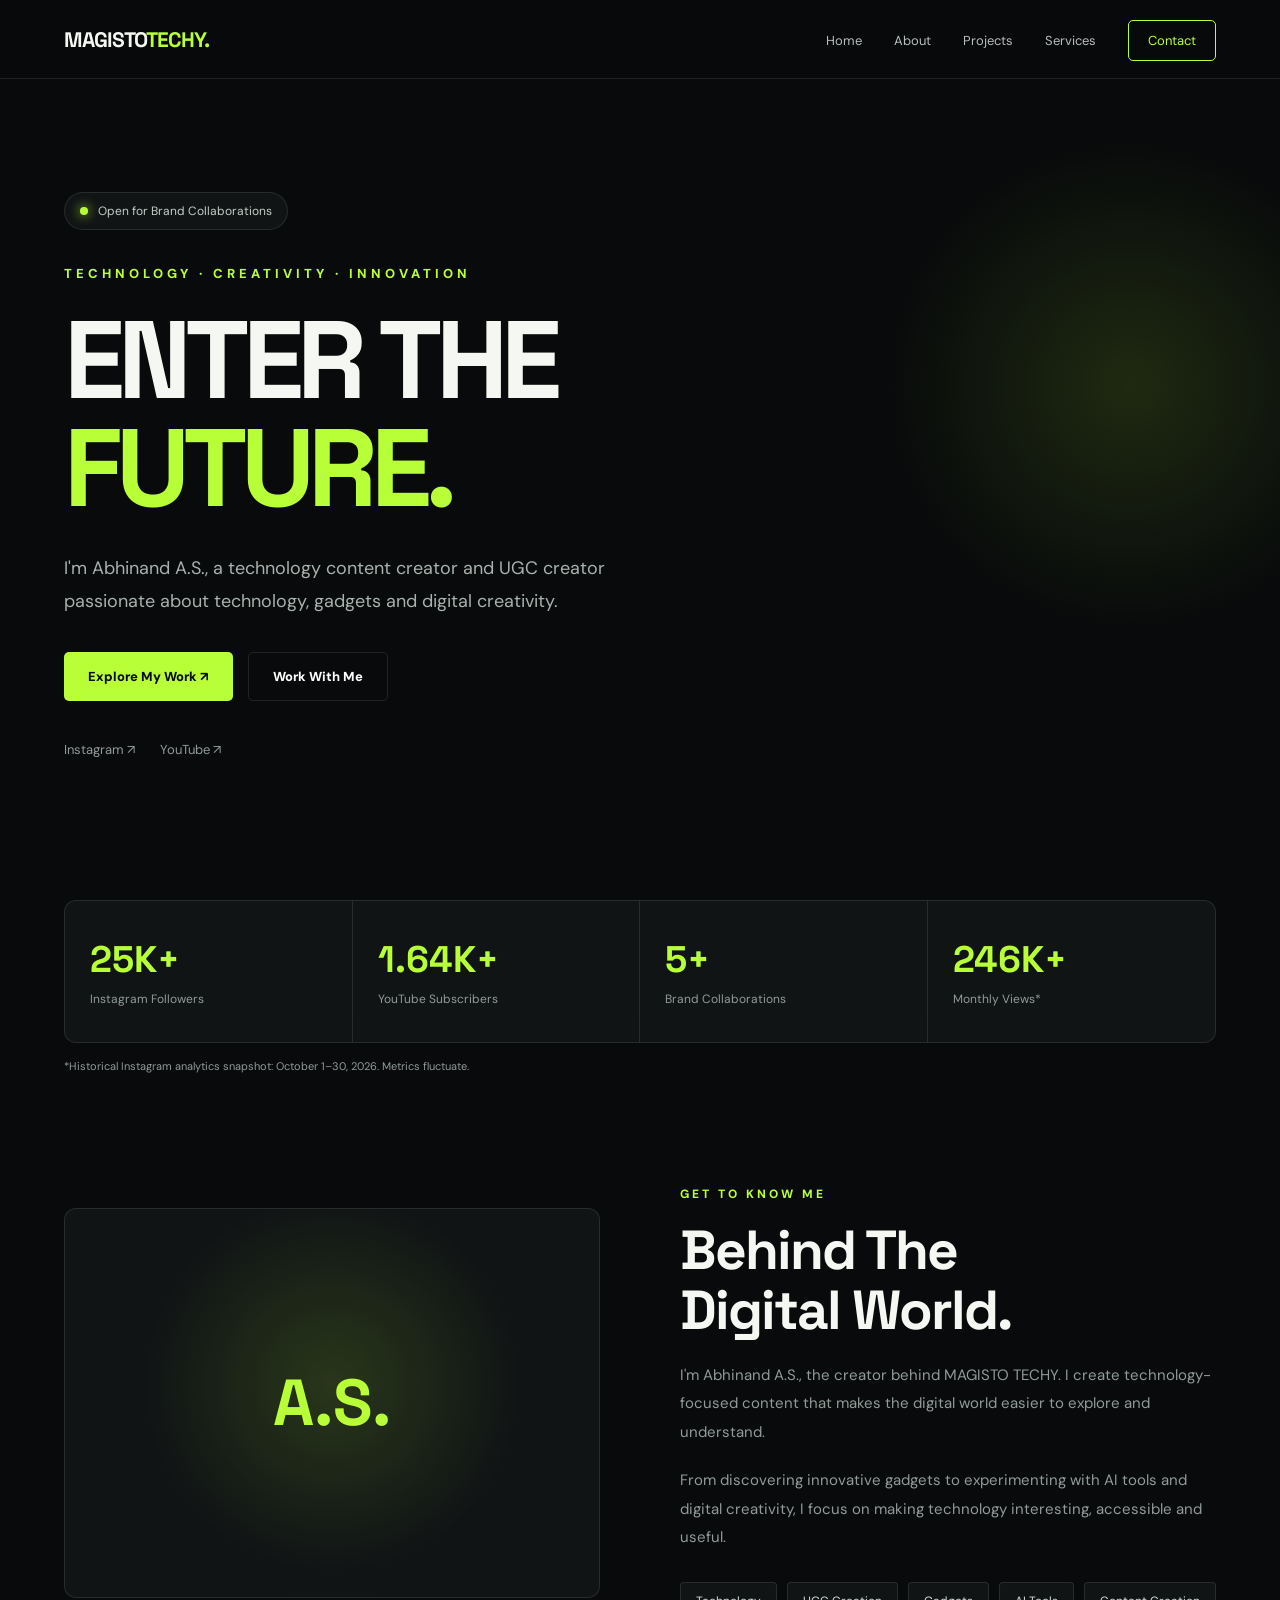
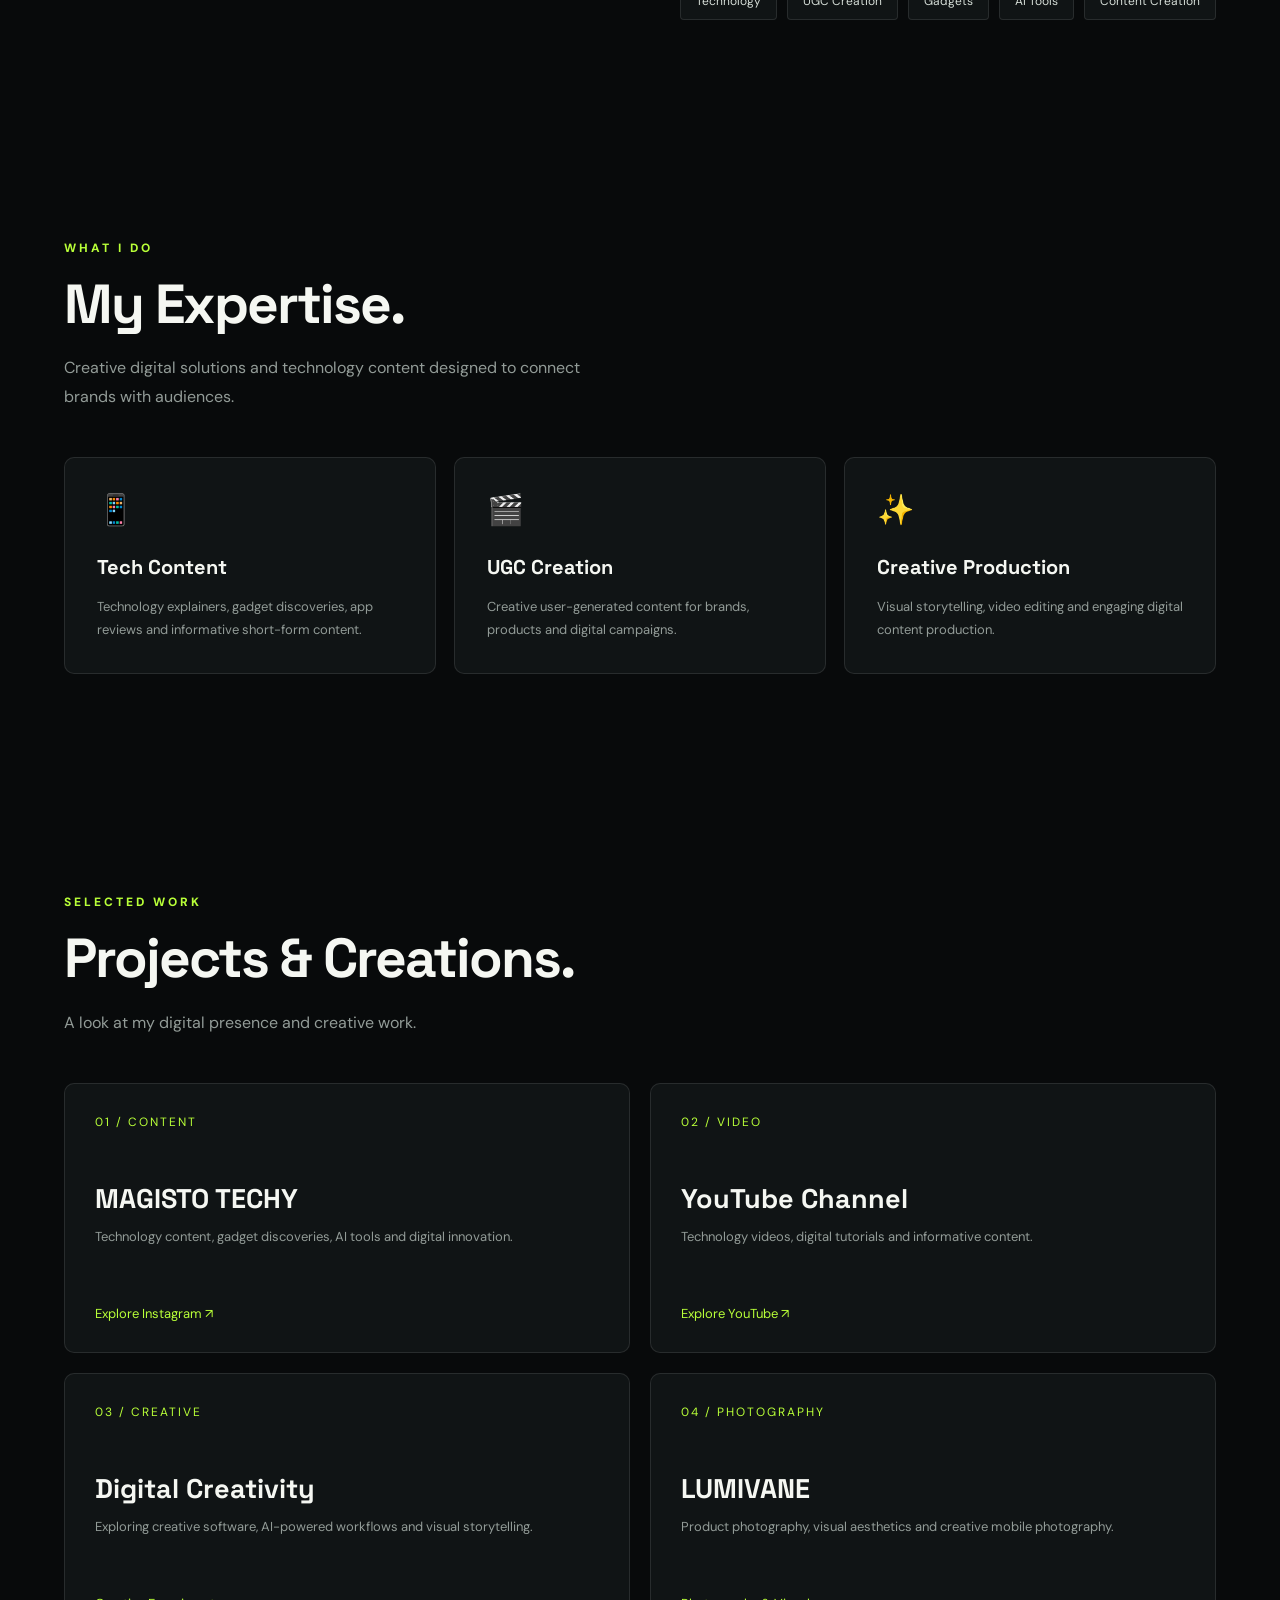
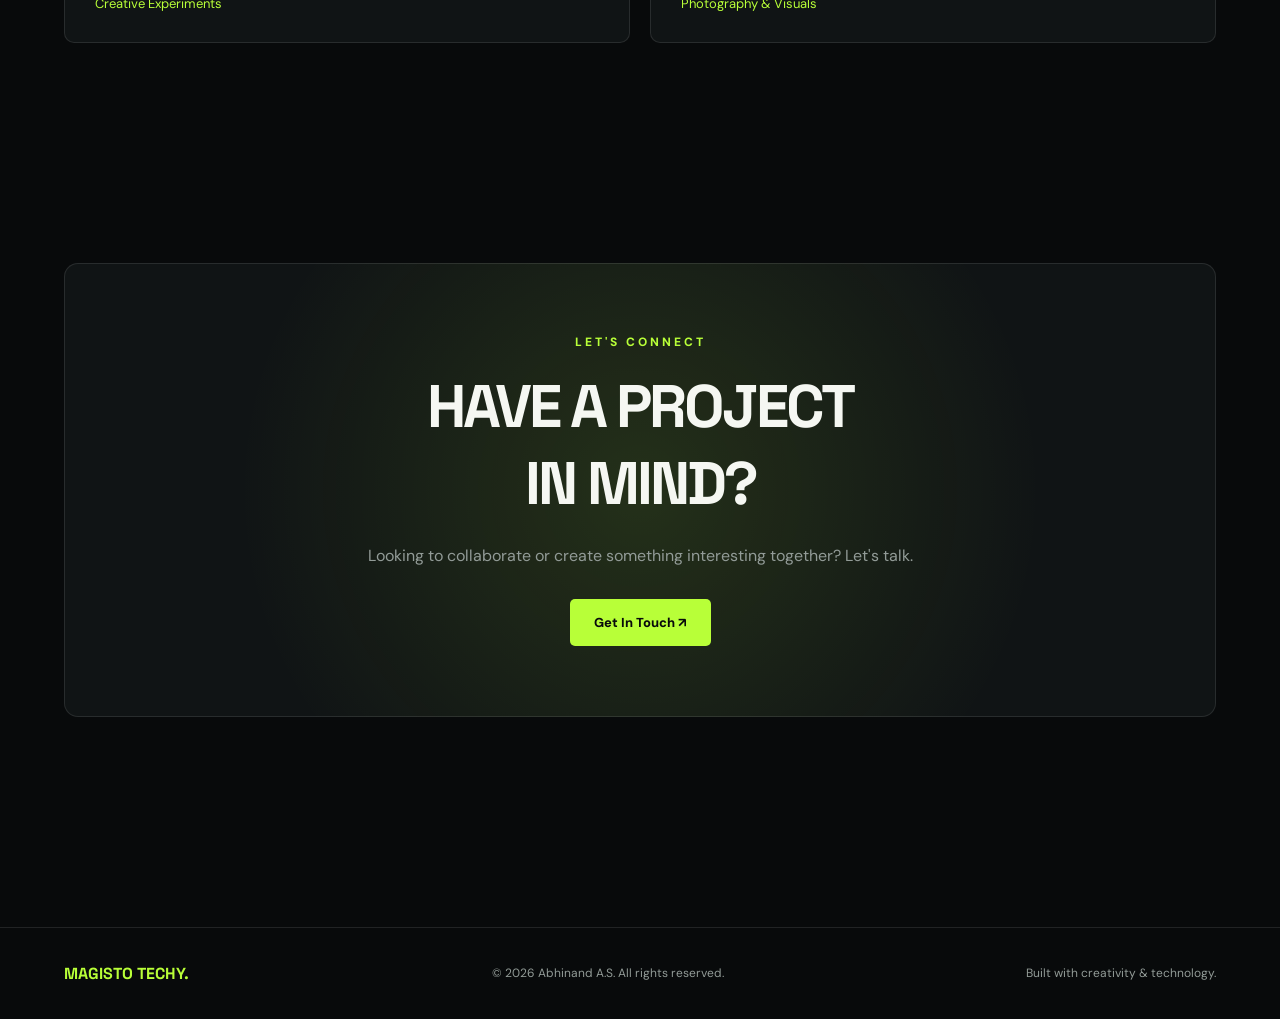
==== commit 8494ff66: "Update index.html" ====
--- a/index.html
+++ b/index.html
@@ -4,239 +4,1116 @@
 <head>
   <meta charset="UTF-8">
   <meta name="viewport" content="width=device-width, initial-scale=1.0">
-  <meta name="theme-color" content="#101010">
-
-  <title>MAGISTO TECHY | Enter the Future</title>
-
-  <meta name="description" content="Abhinand A.S. — Technology Content Creator and UGC Creator. Explore tech reviews, brand collaborations and creative projects.">
-
-  <link rel="stylesheet" href="css/style.css">
+  <meta name="theme-color" content="#080a0b">
+
+  <title>Abhinand A.S. | MAGISTO TECHY</title>
+
+  <meta name="description" content="Abhinand A.S. - Technology Content Creator and UGC Creator. Exploring technology, gadgets and digital creativity.">
+
+  <link rel="preconnect" href="https://fonts.googleapis.com">
+  <link rel="preconnect" href="https://fonts.gstatic.com" crossorigin>
+  <link href="https://fonts.googleapis.com/css2?family=DM+Sans:wght@400;500;600;700;800&family=Space+Grotesk:wght@400;500;600;700&display=swap" rel="stylesheet">
+
+  <style>
+    /* =========================
+       GLOBAL SETTINGS
+    ========================= */
+
+    :root {
+      --bg: #080a0b;
+      --surface: #101415;
+      --surface2: #151a1b;
+      --green: #b8ff38;
+      --white: #f5f7f2;
+      --muted: #929b97;
+      --border: rgba(255,255,255,.10);
+    }
+
+    * {
+      margin: 0;
+      padding: 0;
+      box-sizing: border-box;
+    }
+
+    html {
+      scroll-behavior: smooth;
+      scroll-padding-top: 90px;
+    }
+
+    body {
+      background: var(--bg);
+      color: var(--white);
+      font-family: 'DM Sans', sans-serif;
+      overflow-x: hidden;
+    }
+
+    a {
+      color: inherit;
+      text-decoration: none;
+    }
+
+    button {
+      font: inherit;
+    }
+
+    .container {
+      width: min(1160px, 90%);
+      margin: auto;
+    }
+
+    .section {
+      padding: 110px 0;
+    }
+
+    .section-label {
+      color: var(--green);
+      font-size: 12px;
+      font-weight: 800;
+      letter-spacing: 3px;
+      text-transform: uppercase;
+      margin-bottom: 18px;
+    }
+
+    .section-title {
+      font-family: 'Space Grotesk', sans-serif;
+      font-size: clamp(34px, 5vw, 55px);
+      line-height: 1.1;
+      letter-spacing: -2px;
+      margin-bottom: 20px;
+    }
+
+    .section-description {
+      color: var(--muted);
+      max-width: 550px;
+      line-height: 1.8;
+      font-size: 16px;
+    }
+
+    /* =========================
+       NAVIGATION
+    ========================= */
+
+    header {
+      position: fixed;
+      top: 0;
+      width: 100%;
+      z-index: 1000;
+      background: rgba(8,10,11,.88);
+      backdrop-filter: blur(18px);
+      border-bottom: 1px solid var(--border);
+    }
+
+    nav {
+      height: 78px;
+      display: flex;
+      align-items: center;
+      justify-content: space-between;
+    }
+
+    .logo {
+      font-family: 'Space Grotesk', sans-serif;
+      font-weight: 800;
+      font-size: 21px;
+      letter-spacing: -1px;
+    }
+
+    .logo span {
+      color: var(--green);
+    }
+
+    .nav-links {
+      display: flex;
+      align-items: center;
+      gap: 32px;
+      list-style: none;
+    }
+
+    .nav-links a {
+      font-size: 13px;
+      color: #b8bfbb;
+      transition: .3s;
+    }
+
+    .nav-links a:hover {
+      color: var(--green);
+    }
+
+    .nav-contact {
+      border: 1px solid var(--green);
+      color: var(--green) !important;
+      padding: 11px 19px;
+      border-radius: 5px;
+    }
+
+    .menu-btn {
+      display: none;
+      background: none;
+      color: white;
+      border: 1px solid var(--border);
+      padding: 9px 12px;
+      border-radius: 5px;
+      font-size: 22px;
+      cursor: pointer;
+    }
+
+    /* =========================
+       HERO
+    ========================= */
+
+    .hero {
+      min-height: 100vh;
+      display: flex;
+      align-items: center;
+      position: relative;
+      overflow: hidden;
+      padding: 130px 0 80px;
+    }
+
+    .hero::before {
+      content: "";
+      position: absolute;
+      width: 500px;
+      height: 500px;
+      right: -100px;
+      top: 15%;
+      background: radial-gradient(circle, rgba(184,255,56,.13), transparent 70%);
+      pointer-events: none;
+    }
+
+    .hero-content {
+      position: relative;
+      z-index: 2;
+      max-width: 850px;
+    }
+
+    .availability {
+      display: inline-flex;
+      align-items: center;
+      gap: 10px;
+      border: 1px solid var(--border);
+      background: var(--surface);
+      padding: 10px 15px;
+      border-radius: 30px;
+      font-size: 12px;
+      color: #c5cec8;
+      margin-bottom: 35px;
+    }
+
+    .availability-dot {
+      width: 8px;
+      height: 8px;
+      background: var(--green);
+      border-radius: 50%;
+      box-shadow: 0 0 12px var(--green);
+    }
+
+    .hero-eyebrow {
+      color: var(--green);
+      font-size: 13px;
+      letter-spacing: 4px;
+      font-weight: 800;
+      margin-bottom: 25px;
+    }
+
+    .hero h1 {
+      font-family: 'Space Grotesk', sans-serif;
+      font-size: clamp(55px, 10vw, 110px);
+      line-height: .98;
+      letter-spacing: -7px;
+      font-weight: 700;
+      margin-bottom: 30px;
+    }
+
+    .hero h1 span {
+      color: var(--green);
+    }
+
+    .hero-description {
+      color: #a9b2ad;
+      max-width: 590px;
+      line-height: 1.8;
+      font-size: clamp(15px, 2vw, 18px);
+      margin-bottom: 35px;
+    }
+
+    .hero-buttons {
+      display: flex;
+      gap: 15px;
+      flex-wrap: wrap;
+    }
+
+    .btn {
+      display: inline-flex;
+      align-items: center;
+      justify-content: center;
+      padding: 15px 24px;
+      border-radius: 5px;
+      font-size: 13px;
+      font-weight: 800;
+      transition: .3s;
+    }
+
+    .btn-primary {
+      background: var(--green);
+      color: #080a0b;
+    }
+
+    .btn-primary:hover {
+      transform: translateY(-4px);
+      box-shadow: 0 8px 30px rgba(184,255,56,.2);
+    }
+
+    .btn-outline {
+      border: 1px solid var(--border);
+      color: white;
+    }
+
+    .btn-outline:hover {
+      border-color: var(--green);
+      color: var(--green);
+    }
+
+    .social-links {
+      display: flex;
+      gap: 25px;
+      margin-top: 40px;
+      color: var(--muted);
+      font-size: 13px;
+    }
+
+    .social-links a:hover {
+      color: var(--green);
+    }
+
+    /* =========================
+       STATS
+    ========================= */
+
+    .stats {
+      display: grid;
+      grid-template-columns: repeat(4, 1fr);
+      border: 1px solid var(--border);
+      background: var(--surface);
+      border-radius: 12px;
+      overflow: hidden;
+    }
+
+    .stat {
+      padding: 35px 25px;
+      border-right: 1px solid var(--border);
+    }
+
+    .stat:last-child {
+      border: none;
+    }
+
+    .stat h3 {
+      font-family: 'Space Grotesk', sans-serif;
+      font-size: 37px;
+      color: var(--green);
+      margin-bottom: 8px;
+    }
+
+    .stat p {
+      font-size: 12px;
+      color: var(--muted);
+    }
+
+    .stat-note {
+      color: var(--muted);
+      font-size: 11px;
+      margin-top: 15px;
+      line-height: 1.6;
+    }
+
+    /* =========================
+       ABOUT
+    ========================= */
+
+    .about-grid {
+      display: grid;
+      grid-template-columns: 1fr 1fr;
+      gap: 80px;
+      align-items: center;
+    }
+
+    .about-visual {
+      min-height: 390px;
+      background:
+        radial-gradient(circle at 50% 45%, rgba(184,255,56,.15), transparent 55%),
+        var(--surface);
+      border: 1px solid var(--border);
+      border-radius: 12px;
+      display: flex;
+      align-items: center;
+      justify-content: center;
+      overflow: hidden;
+    }
+
+    .about-visual img {
+      width: 100%;
+      height: 390px;
+      object-fit: contain;
+    }
+
+    .about-placeholder {
+      text-align: center;
+      color: var(--green);
+      font-family: 'Space Grotesk', sans-serif;
+      font-size: 65px;
+      font-weight: 700;
+    }
+
+    .about-text p {
+      color: var(--muted);
+      line-height: 1.9;
+      font-size: 15px;
+      margin-bottom: 20px;
+    }
+
+    .skill-tags {
+      display: flex;
+      gap: 10px;
+      flex-wrap: wrap;
+      margin-top: 30px;
+    }
+
+    .skill-tags span {
+      padding: 10px 15px;
+      border: 1px solid var(--border);
+      background: var(--surface);
+      border-radius: 4px;
+      font-size: 12px;
+      color: #d5ddd7;
+    }
+
+    /* =========================
+       SERVICES
+    ========================= */
+
+    .services-grid {
+      display: grid;
+      grid-template-columns: repeat(3, 1fr);
+      gap: 18px;
+      margin-top: 45px;
+    }
+
+    .service-card {
+      background: var(--surface);
+      border: 1px solid var(--border);
+      border-radius: 10px;
+      padding: 32px;
+      transition: .3s;
+    }
+
+    .service-card:hover {
+      border-color: var(--green);
+      transform: translateY(-6px);
+    }
+
+    .service-icon {
+      font-size: 30px;
+      margin-bottom: 25px;
+    }
+
+    .service-card h3 {
+      font-family: 'Space Grotesk', sans-serif;
+      font-size: 20px;
+      margin-bottom: 15px;
+    }
+
+    .service-card p {
+      color: var(--muted);
+      font-size: 13px;
+      line-height: 1.8;
+    }
+
+    /* =========================
+       PROJECTS
+    ========================= */
+
+    .projects-grid {
+      display: grid;
+      grid-template-columns: repeat(2, 1fr);
+      gap: 20px;
+      margin-top: 45px;
+    }
+
+    .project-card {
+      min-height: 270px;
+      background: var(--surface);
+      border: 1px solid var(--border);
+      border-radius: 10px;
+      padding: 30px;
+      display: flex;
+      flex-direction: column;
+      justify-content: space-between;
+      transition: .3s;
+    }
+
+    .project-card:hover {
+      border-color: var(--green);
+      transform: translateY(-5px);
+    }
+
+    .project-number {
+      color: var(--green);
+      font-size: 12px;
+      letter-spacing: 2px;
+    }
+
+    .project-card h3 {
+      font-family: 'Space Grotesk', sans-serif;
+      font-size: 27px;
+      margin: 20px 0 10px;
+    }
+
+    .project-card p {
+      color: var(--muted);
+      line-height: 1.7;
+      font-size: 13px;
+    }
+
+    .project-link {
+      color: var(--green);
+      font-size: 13px;
+      margin-top: 25px;
+    }
+
+    /* =========================
+       CONTACT
+    ========================= */
+
+    .contact-box {
+      padding: 70px 35px;
+      text-align: center;
+      background:
+        radial-gradient(circle at center, rgba(184,255,56,.12), transparent 65%),
+        var(--surface);
+      border: 1px solid var(--border);
+      border-radius: 14px;
+    }
+
+    .contact-box h2 {
+      font-family: 'Space Grotesk', sans-serif;
+      font-size: clamp(35px, 6vw, 60px);
+      letter-spacing: -3px;
+      margin-bottom: 20px;
+    }
+
+    .contact-box p {
+      color: var(--muted);
+      margin-bottom: 30px;
+      line-height: 1.7;
+    }
+
+    /* =========================
+       FOOTER
+    ========================= */
+
+    footer {
+      border-top: 1px solid var(--border);
+      padding: 35px 0;
+      margin-top: 100px;
+    }
+
+    .footer-content {
+      display: flex;
+      align-items: center;
+      justify-content: space-between;
+      gap: 20px;
+      flex-wrap: wrap;
+    }
+
+    footer p {
+      color: var(--muted);
+      font-size: 12px;
+    }
+
+    .footer-brand {
+      color: var(--green);
+      font-family: 'Space Grotesk', sans-serif;
+      font-weight: 700;
+    }
+
+    /* =========================
+       ANIMATIONS
+    ========================= */
+
+    .reveal {
+      opacity: 0;
+      transform: translateY(25px);
+      transition: opacity .7s ease, transform .7s ease;
+    }
+
+    .reveal.visible {
+      opacity: 1;
+      transform: translateY(0);
+    }
+
+    /* =========================
+       MOBILE RESPONSIVE
+    ========================= */
+
+    @media(max-width: 800px) {
+
+      .section {
+        padding: 80px 0;
+      }
+
+      .menu-btn {
+        display: block;
+      }
+
+      .nav-links {
+        display: none;
+        position: absolute;
+        top: 78px;
+        left: 0;
+        width: 100%;
+        background: #101415;
+        border-bottom: 1px solid var(--border);
+        padding: 25px 5%;
+        flex-direction: column;
+        align-items: flex-start;
+        gap: 25px;
+      }
+
+      .nav-links.active {
+        display: flex;
+      }
+
+      .hero {
+        min-height: 90vh;
+      }
+
+      .hero h1 {
+        letter-spacing: -4px;
+      }
+
+      .stats {
+        grid-template-columns: repeat(2, 1fr);
+      }
+
+      .stat:nth-child(2) {
+        border-right: none;
+      }
+
+      .stat:nth-child(-n+2) {
+        border-bottom: 1px solid var(--border);
+      }
+
+      .about-grid {
+        grid-template-columns: 1fr;
+        gap: 35px;
+      }
+
+      .services-grid {
+        grid-template-columns: 1fr;
+      }
+
+      .projects-grid {
+        grid-template-columns: 1fr;
+      }
+
+      .about-visual {
+        min-height: 300px;
+      }
+
+      .about-visual img {
+        height: 300px;
+      }
+    }
+
+    @media(max-width: 420px) {
+      .container {
+        width: 90%;
+      }
+
+      .stat {
+        padding: 25px 17px;
+      }
+
+      .stat h3 {
+        font-size: 30px;
+      }
+
+      .hero-buttons .btn {
+        width: 100%;
+      }
+
+      .social-links {
+        gap: 17px;
+      }
+    }
+
+    @media(prefers-reduced-motion: reduce) {
+      *, *::before, *::after {
+        scroll-behavior: auto !important;
+        transition-duration: .01ms !important;
+        animation-duration: .01ms !important;
+      }
+    }
+
+  </style>
 </head>
 
 <body>
 
-  <header class="header">
-    <nav class="navbar">
-      <a href="#" class="logo">MAGISTO<span>TECHY.</span></a>
-
-      <button class="menu-toggle" aria-label="Toggle navigation">
-        ☰
-      </button>
-
-      <div class="nav-links">
-        <a href="#home">Home</a>
-        <a href="#about">About</a>
-        <a href="#projects">Projects</a>
-        <a href="#services">Services</a>
-        <a href="#contact">Contact</a>
-      </div>
-    </nav>
+  <!-- NAVIGATION -->
+
+  <header>
+    <div class="container">
+      <nav>
+
+        <a href="#home" class="logo">
+          MAGISTO<span>TECHY.</span>
+        </a>
+
+        <button class="menu-btn"
+          id="menuBtn"
+          aria-label="Toggle navigation"
+          aria-expanded="false">
+          ☰
+        </button>
+
+        <ul class="nav-links" id="navLinks">
+          <li><a href="#home">Home</a></li>
+          <li><a href="#about">About</a></li>
+          <li><a href="#projects">Projects</a></li>
+          <li><a href="#services">Services</a></li>
+          <li><a href="#contact" class="nav-contact">Contact</a></li>
+        </ul>
+
+      </nav>
+    </div>
   </header>
 
+
+  <!-- HERO SECTION -->
+
   <main>
 
-    <section id="home" class="hero">
-      <div class="hero-content">
-        <p class="eyebrow">TECHNOLOGY • CREATIVITY • INNOVATION</p>
-
-        <h1>
-          ENTER THE<br>
-          <span>FUTURE.</span>
-        </h1>
-
-        <p class="hero-description">
-          I'm Abhinand A.S., a technology content creator
-          and UGC creator passionate about technology,
-          gadgets and digital creativity.
-        </p>
-
-        <div class="hero-buttons">
-          <a href="#projects" class="btn primary">Explore My Work</a>
-          <a href="#contact" class="btn secondary">Work With Me</a>
-        </div>
-
-        <div class="social-links">
-          <a href="https://www.instagram.com/magisto_techy/"
-             target="_blank" rel="noopener">Instagram ↗</a>
-
-          <a href="https://youtube.com/@magisto_techy"
-             target="_blank" rel="noopener">YouTube ↗</a>
+    <section class="hero" id="home">
+      <div class="container">
+
+        <div class="hero-content">
+
+          <div class="availability">
+            <span class="availability-dot"></span>
+            Open for Brand Collaborations
+          </div>
+
+          <div class="hero-eyebrow">
+            TECHNOLOGY · CREATIVITY · INNOVATION
+          </div>
+
+          <h1>
+            ENTER THE<br>
+            <span>FUTURE.</span>
+          </h1>
+
+          <p class="hero-description">
+            I'm Abhinand A.S., a technology content creator
+            and UGC creator passionate about technology,
+            gadgets and digital creativity.
+          </p>
+
+          <div class="hero-buttons">
+            <a href="#projects" class="btn btn-primary">
+              Explore My Work ↗
+            </a>
+
+            <a href="#contact" class="btn btn-outline">
+              Work With Me
+            </a>
+          </div>
+
+          <div class="social-links">
+            <a href="https://instagram.com/magisto_techy"
+              target="_blank" rel="noopener noreferrer">
+              Instagram ↗
+            </a>
+
+            <a href="https://youtube.com/@MagistoTechy"
+              target="_blank" rel="noopener noreferrer">
+              YouTube ↗
+            </a>
+          </div>
+
         </div>
       </div>
-
-      <div class="hero-image">
-        <img
-          src="assets/portrait.png"
-          alt="Abhinand A.S. — MAGISTO TECHY"
-          onerror="this.style.display='none'"
-        >
+    </section>
+
+
+    <!-- STATISTICS -->
+
+    <section class="container reveal">
+
+      <div class="stats">
+
+        <div class="stat">
+          <h3>25K+</h3>
+          <p>Instagram Followers</p>
+        </div>
+
+        <div class="stat">
+          <h3>1.64K+</h3>
+          <p>YouTube Subscribers</p>
+        </div>
+
+        <div class="stat">
+          <h3>5+</h3>
+          <p>Brand Collaborations</p>
+        </div>
+
+        <div class="stat">
+          <h3>246K+</h3>
+          <p>Monthly Views*</p>
+        </div>
+
+      </div>
+
+      <p class="stat-note">
+        *Historical Instagram analytics snapshot:
+        October 1–30, 2026. Metrics fluctuate.
+      </p>
+
+    </section>
+
+
+    <!-- ABOUT -->
+
+    <section class="section" id="about">
+      <div class="container">
+
+        <div class="about-grid reveal">
+
+          <div class="about-visual">
+
+            <img
+              src="assets/portrait.png"
+              alt="Portrait of Abhinand A.S."
+              onerror="this.style.display='none'; this.nextElementSibling.style.display='block';">
+
+            <div class="about-placeholder" style="display:none;">
+              A.S.
+            </div>
+
+          </div>
+
+          <div class="about-text">
+
+            <div class="section-label">
+              GET TO KNOW ME
+            </div>
+
+            <h2 class="section-title">
+              Behind The<br>
+              Digital World.
+            </h2>
+
+            <p>
+              I'm Abhinand A.S., the creator behind
+              MAGISTO TECHY. I create technology-focused
+              content that makes the digital world easier
+              to explore and understand.
+            </p>
+
+            <p>
+              From discovering innovative gadgets to
+              experimenting with AI tools and digital
+              creativity, I focus on making technology
+              interesting, accessible and useful.
+            </p>
+
+            <div class="skill-tags">
+              <span>Technology</span>
+              <span>UGC Creation</span>
+              <span>Gadgets</span>
+              <span>AI Tools</span>
+              <span>Content Creation</span>
+            </div>
+
+          </div>
+
+        </div>
       </div>
     </section>
 
-    <section class="stats">
-      <div>
-        <h2>25K+</h2>
-        <p>Instagram Followers</p>
-      </div>
-
-      <div>
-        <h2>1.64K+</h2>
-        <p>YouTube Subscribers</p>
-      </div>
-
-      <div>
-        <h2>5+</h2>
-        <p>Brand Collaborations</p>
-      </div>
-
-      <div>
-        <h2>246K+</h2>
-        <p>Monthly Views*</p>
-      </div>
-
-      <p class="stats-note">
-        *Historical Instagram analytics snapshot: October 1–30, 2026.
-        Metrics fluctuate.
-      </p>
-    </section>
-
-    <section id="about" class="section about">
-      <p class="eyebrow">GET TO KNOW ME</p>
-      <h2>Creating at the intersection of <span>Tech & Creativity.</span></h2>
-
-      <p>
-        I'm Abhinand, the creator behind MAGISTO TECHY.
-        I create technology-focused content that makes
-        gadgets, smartphones and digital tools easier
-        to understand and explore.
-      </p>
-
-      <p>
-        My work combines product storytelling, creative
-        presentation and AI-assisted content creation.
-      </p>
-    </section>
-
-    <section id="projects" class="section projects">
-      <p class="eyebrow">SELECTED WORK</p>
-      <h2>Featured <span>Projects.</span></h2>
-
-      <div class="project-grid">
-
-        <article class="project-card">
-          <div class="project-visual">01</div>
-          <p>PRODUCT REVIEW</p>
-          <h3>Phonokart — ARC Power Bank</h3>
-          <a href="https://www.instagram.com/reel/DdwCf3cR_Gk/"
-             target="_blank" rel="noopener">View Project ↗</a>
-        </article>
-
-        <article class="project-card">
-          <div class="project-visual">02</div>
-          <p>AI-ASSISTED BRAND PROMOTION</p>
-          <h3>Motorola — AI Avatar Campaign</h3>
-          <a href="https://www.instagram.com/reel/DcD4CjpJl_J/"
-             target="_blank" rel="noopener">View Project ↗</a>
-        </article>
-
-        <article class="project-card">
-          <div class="project-visual">03</div>
-          <p>BRAND COLLABORATION</p>
-          <h3>GoBoult — Product Promotion</h3>
-          <a href="https://www.instagram.com/reel/DT7vvb6Ceso/"
-             target="_blank" rel="noopener">View Project ↗</a>
-        </article>
-
-        <article class="project-card">
-          <div class="project-visual">04</div>
-          <p>BRAND COLLABORATION</p>
-          <h3>Portronics — Product Promotion</h3>
-          <a href="https://www.instagram.com/reel/DOgPWobiS2I/"
-             target="_blank" rel="noopener">View Project ↗</a>
-        </article>
-
-        <article class="project-card">
-          <div class="project-visual">05</div>
-          <p>BRAND COLLABORATION</p>
-          <h3>Truke India — Product Promotion</h3>
-          <a href="https://www.instagram.com/reel/DOyNtC1iTgK/"
-             target="_blank" rel="noopener">View Project ↗</a>
-        </article>
-
+
+    <!-- SERVICES -->
+
+    <section class="section" id="services">
+      <div class="container">
+
+        <div class="section-label">WHAT I DO</div>
+
+        <h2 class="section-title">
+          My Expertise.
+        </h2>
+
+        <p class="section-description">
+          Creative digital solutions and technology
+          content designed to connect brands with audiences.
+        </p>
+
+        <div class="services-grid">
+
+          <div class="service-card reveal">
+            <div class="service-icon">📱</div>
+            <h3>Tech Content</h3>
+            <p>
+              Technology explainers, gadget discoveries,
+              app reviews and informative short-form content.
+            </p>
+          </div>
+
+          <div class="service-card reveal">
+            <div class="service-icon">🎬</div>
+            <h3>UGC Creation</h3>
+            <p>
+              Creative user-generated content for brands,
+              products and digital campaigns.
+            </p>
+          </div>
+
+          <div class="service-card reveal">
+            <div class="service-icon">✨</div>
+            <h3>Creative Production</h3>
+            <p>
+              Visual storytelling, video editing and
+              engaging digital content production.
+            </p>
+          </div>
+
+        </div>
       </div>
     </section>
 
-    <section id="services" class="section services">
-      <p class="eyebrow">WHAT I OFFER</p>
-      <h2>Let's create something <span>impactful.</span></h2>
-
-      <div class="service-grid">
-        <article class="service-card">
-          <h3>Tech Product Reviews</h3>
-          <p>Engaging content showcasing product features and real-world value.</p>
-        </article>
-
-        <article class="service-card">
-          <h3>Sponsored Reels</h3>
-          <p>Creative Instagram promotions designed for brand storytelling.</p>
-        </article>
-
-        <article class="service-card">
-          <h3>UGC Content</h3>
-          <p>Creator-led videos for brands and digital campaigns.</p>
-        </article>
-
-        <article class="service-card">
-          <h3>AI-Assisted Photography</h3>
-          <p>Creative product visuals using AI-assisted workflows.</p>
-        </article>
+
+    <!-- PROJECTS -->
+
+    <section class="section" id="projects">
+      <div class="container">
+
+        <div class="section-label">SELECTED WORK</div>
+
+        <h2 class="section-title">
+          Projects & Creations.
+        </h2>
+
+        <p class="section-description">
+          A look at my digital presence and creative work.
+        </p>
+
+        <div class="projects-grid">
+
+          <div class="project-card reveal">
+
+            <div class="project-number">01 / CONTENT</div>
+
+            <div>
+              <h3>MAGISTO TECHY</h3>
+              <p>
+                Technology content, gadget discoveries,
+                AI tools and digital innovation.
+              </p>
+            </div>
+
+            <a class="project-link"
+              href="https://instagram.com/magisto_techy"
+              target="_blank" rel="noopener noreferrer">
+              Explore Instagram ↗
+            </a>
+
+          </div>
+
+
+          <div class="project-card reveal">
+
+            <div class="project-number">02 / VIDEO</div>
+
+            <div>
+              <h3>YouTube Channel</h3>
+              <p>
+                Technology videos, digital tutorials
+                and informative content.
+              </p>
+            </div>
+
+            <a class="project-link"
+              href="https://youtube.com/@MagistoTechy"
+              target="_blank" rel="noopener noreferrer">
+              Explore YouTube ↗
+            </a>
+
+          </div>
+
+
+          <div class="project-card reveal">
+
+            <div class="project-number">03 / CREATIVE</div>
+
+            <div>
+              <h3>Digital Creativity</h3>
+              <p>
+                Exploring creative software, AI-powered
+                workflows and visual storytelling.
+              </p>
+            </div>
+
+            <span class="project-link">
+              Creative Experiments
+            </span>
+
+          </div>
+
+
+          <div class="project-card reveal">
+
+            <div class="project-number">04 / PHOTOGRAPHY</div>
+
+            <div>
+              <h3>LUMIVANE</h3>
+              <p>
+                Product photography, visual aesthetics
+                and creative mobile photography.
+              </p>
+            </div>
+
+            <span class="project-link">
+              Photography & Visuals
+            </span>
+
+          </div>
+
+        </div>
       </div>
     </section>
 
-    <section class="section brands">
-      <p class="eyebrow">BRANDS I'VE WORKED WITH</p>
-      <h2>Built on <span>Collaboration.</span></h2>
-
-      <div class="brand-list">
-        <span>Motorola</span>
-        <span>Samsung</span>
-        <span>GoBoult</span>
-        <span>Truke</span>
-        <span>Portronics</span>
-        <span>Phonokart</span>
+
+    <!-- CONTACT -->
+
+    <section class="section" id="contact">
+      <div class="container">
+
+        <div class="contact-box reveal">
+
+          <div class="section-label">
+            LET'S CONNECT
+          </div>
+
+          <h2>
+            HAVE A PROJECT<br>
+            IN MIND?
+          </h2>
+
+          <p>
+            Looking to collaborate or create something
+            interesting together? Let's talk.
+          </p>
+
+          <a href="mailto:magistotechy@gmail.com"
+            class="btn btn-primary">
+            Get In Touch ↗
+          </a>
+
+        </div>
+
       </div>
     </section>
 
-    <section id="contact" class="section contact">
-      <p class="eyebrow">HAVE A PROJECT IN MIND?</p>
-      <h2>Let's work <span>together.</span></h2>
-
-      <p>
-        Interested in collaborating? Reach out through email
-        or connect with me on Instagram.
-      </p>
-
-      <a class="btn primary"
-         href="mailto:followtechofficials00mailbox@gmail.com">
-        Send Me an Email ↗
-      </a>
-
-      <a class="contact-social"
-         href="https://www.instagram.com/magisto_techy/"
-         target="_blank" rel="noopener">
-        Instagram ↗
-      </a>
-    </section>
-
   </main>
 
-  <footer class="footer">
-    <a href="#" class="logo">MAGISTO<span>TECHY.</span></a>
-    <p>ENTER THE FUTURE.</p>
-    <p>© 2026 MAGISTO TECHY. All rights reserved.</p>
+
+  <!-- FOOTER -->
+
+  <footer>
+    <div class="container">
+
+      <div class="footer-content">
+
+        <a href="#home" class="footer-brand">
+          MAGISTO TECHY.
+        </a>
+
+        <p>
+          © <span id="year"></span>
+          Abhinand A.S. All rights reserved.
+        </p>
+
+        <p>
+          Built with creativity & technology.
+        </p>
+
+      </div>
+
+    </div>
   </footer>
 
-  <script src="js/script.js"></script>
+
+  <!-- JAVASCRIPT -->
+
+  <script>
+
+    // Mobile Navigation
+
+    const menuBtn = document.getElementById("menuBtn");
+    const navLinks = document.getElementById("navLinks");
+
+    menuBtn.addEventListener("click", () => {
+
+      const isOpen = navLinks.classList.toggle("active");
+
+      menuBtn.setAttribute("aria-expanded", isOpen);
+      menuBtn.textContent = isOpen ? "✕" : "☰";
+
+    });
+
+    // Close menu after clicking a link
+
+    document.querySelectorAll(".nav-links a").forEach(link => {
+
+      link.addEventListener("click", () => {
+
+        navLinks.classList.remove("active");
+        menuBtn.setAttribute("aria-expanded", "false");
+        menuBtn.textContent = "☰";
+
+      });
+
+    });
+
+    // Reveal animations
+
+    const observer = new IntersectionObserver((entries) => {
+
+      entries.forEach(entry => {
+
+        if (entry.isIntersecting) {
+
+          entry.target.classList.add("visible");
+          observer.unobserve(entry.target);
+
+        }
+
+      });
+
+    }, {
+      threshold: 0.12
+    });
+
+    document.querySelectorAll(".reveal").forEach(element => {
+      observer.observe(element);
+    });
+
+    // Automatic copyright year
+
+    document.getElementById("year").textContent =
+      new Date().getFullYear();
+
+  </script>
 
 </body>
 </html>
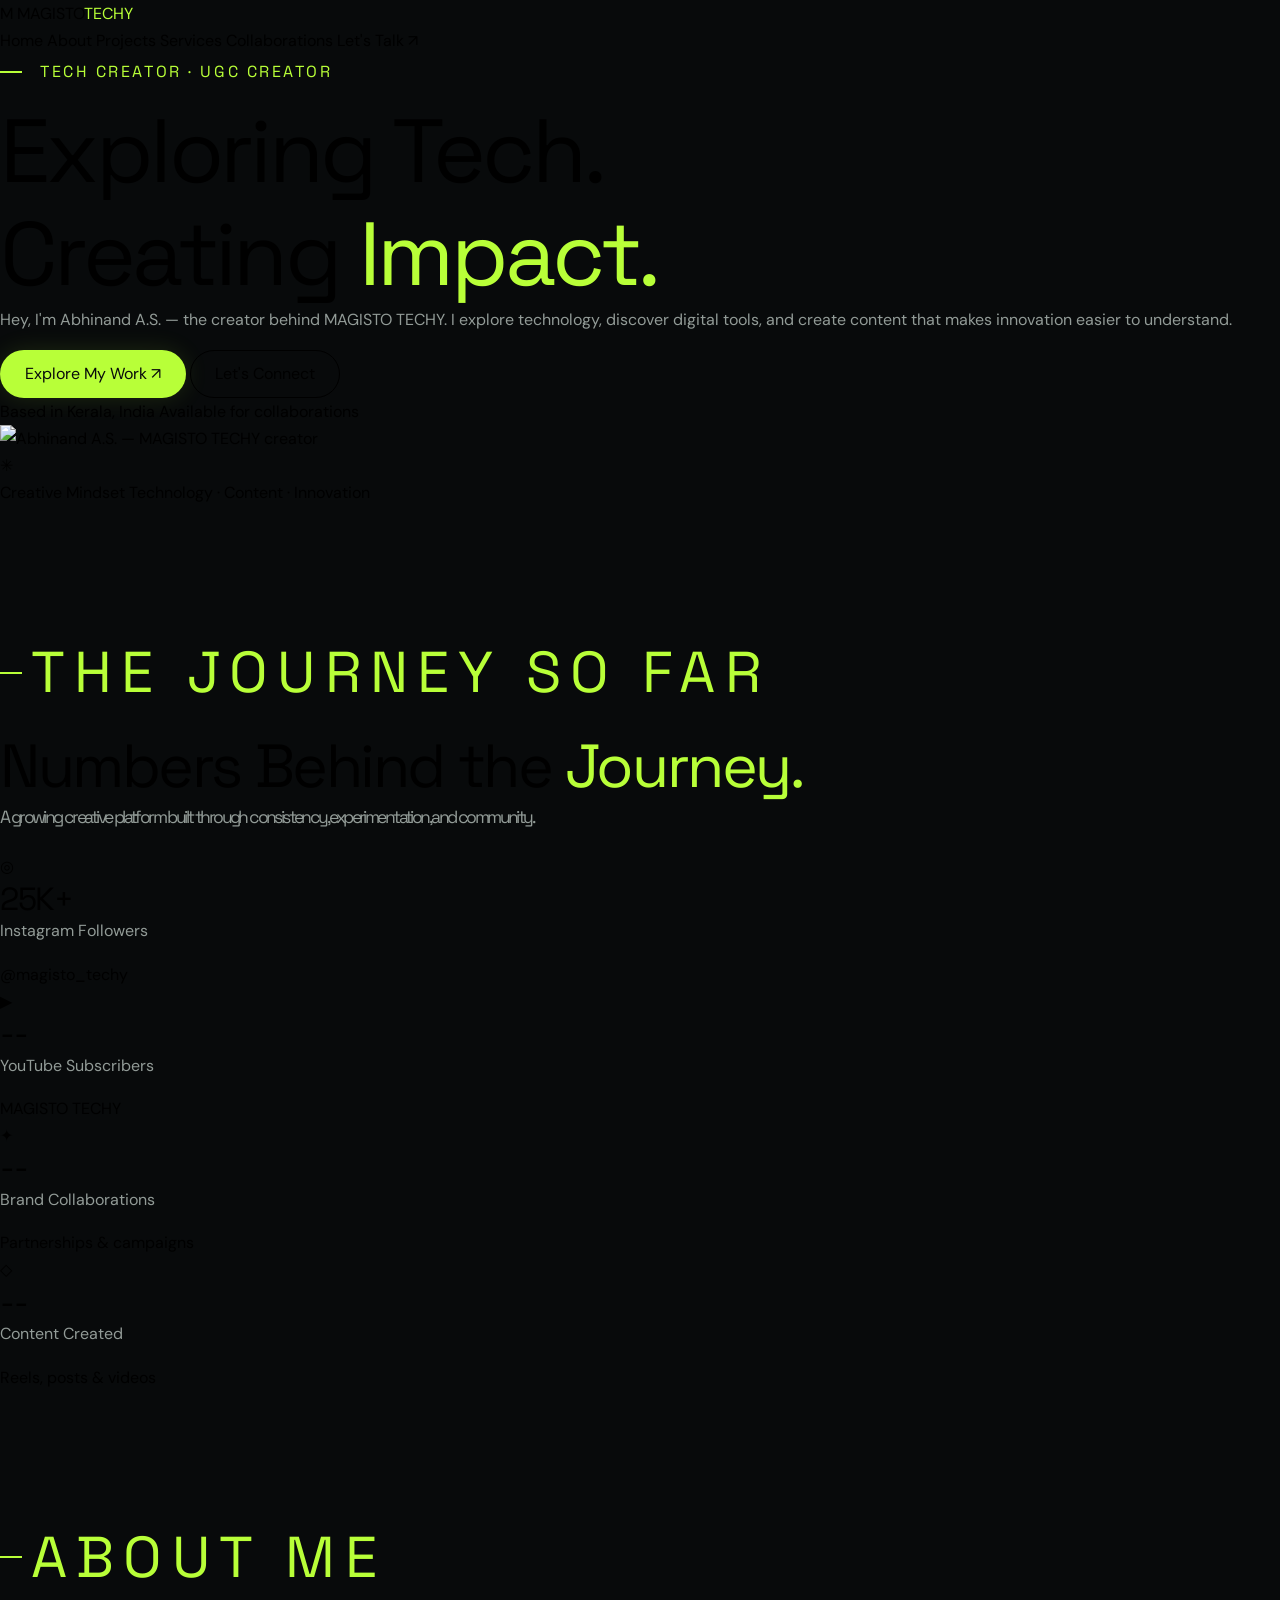
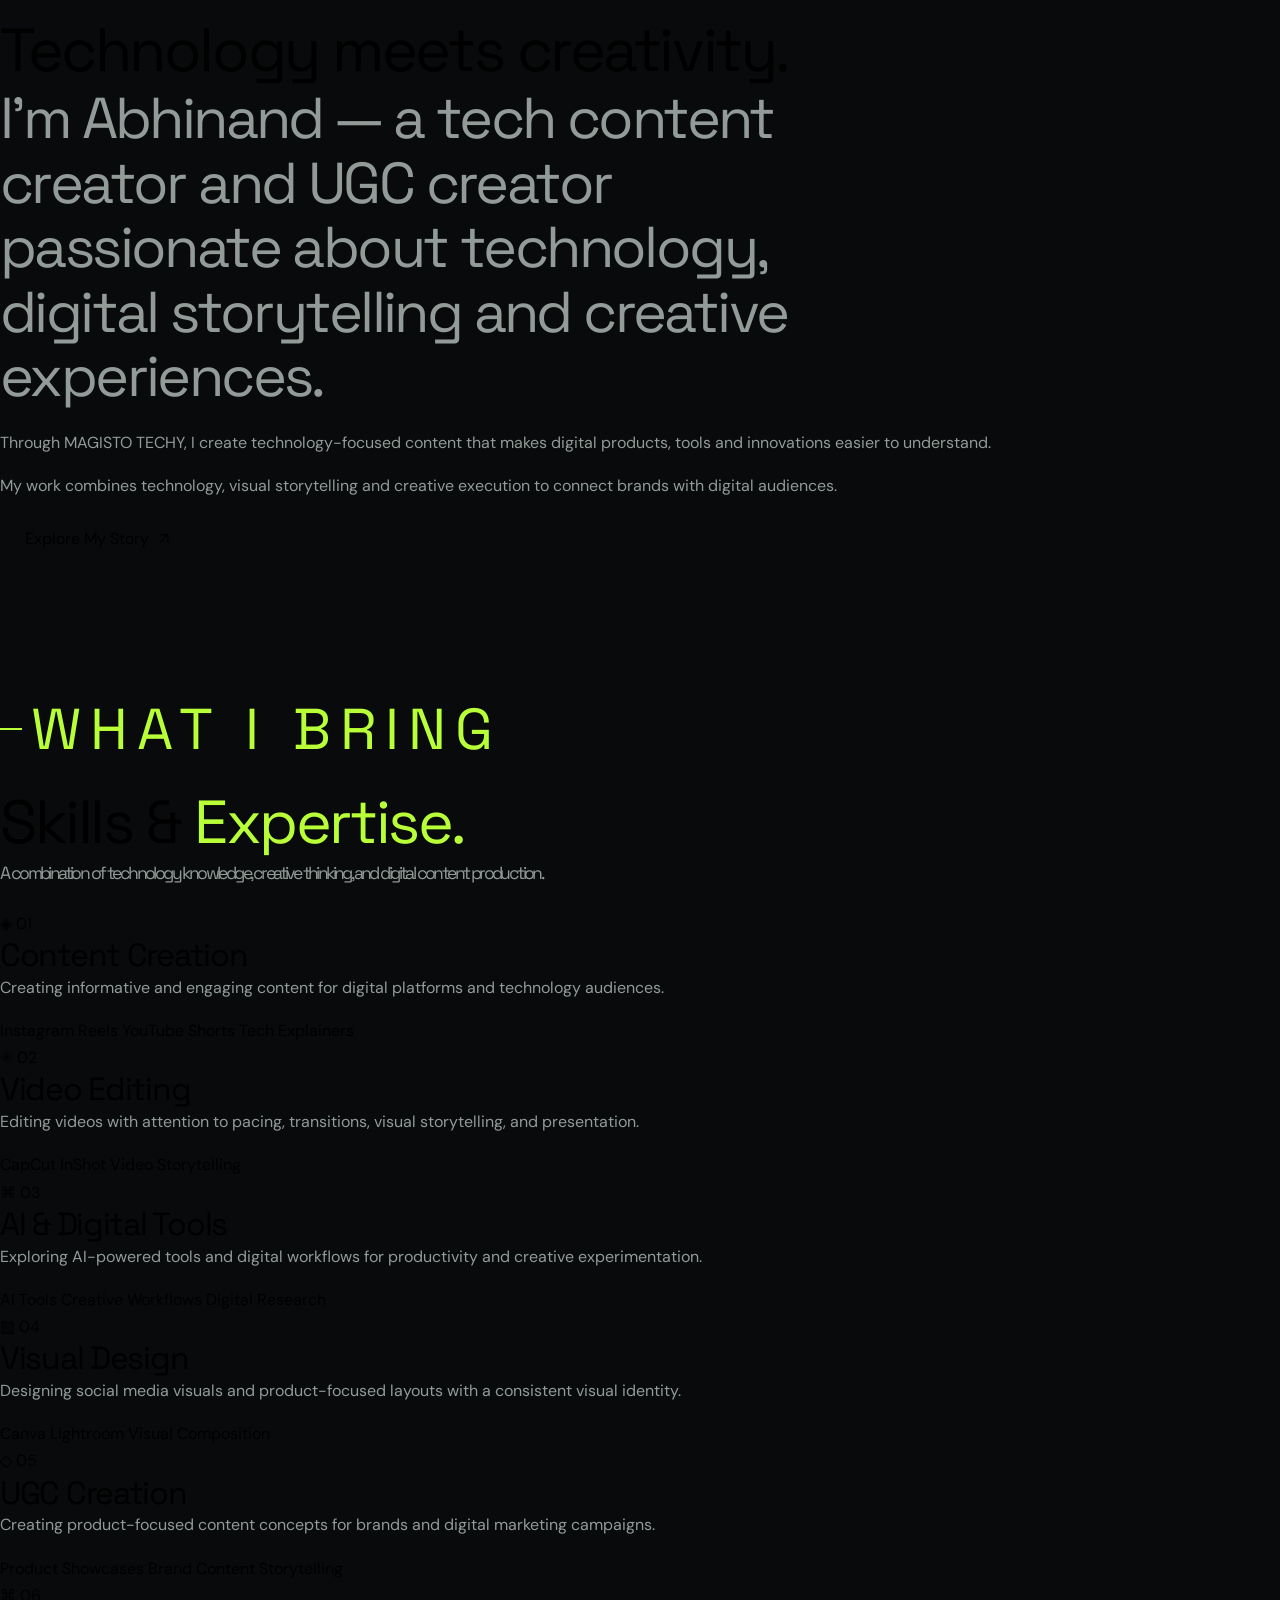
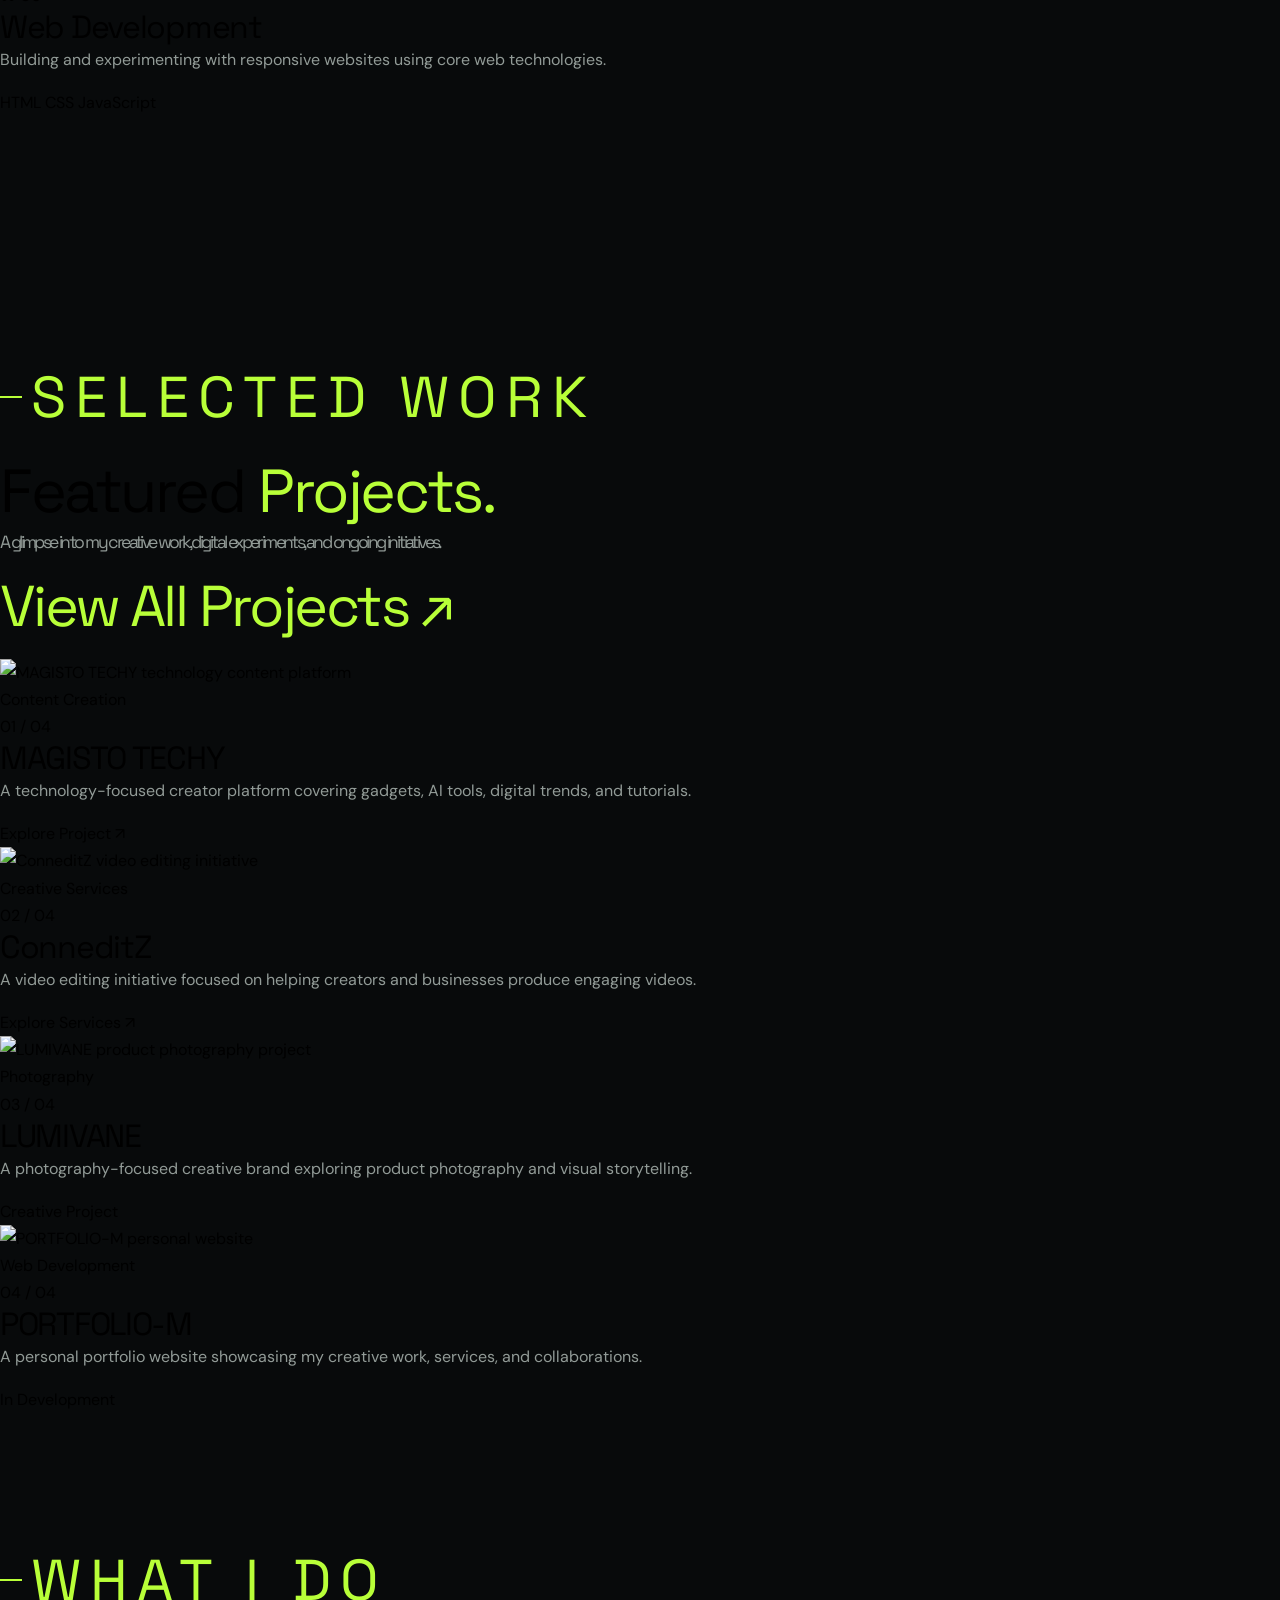
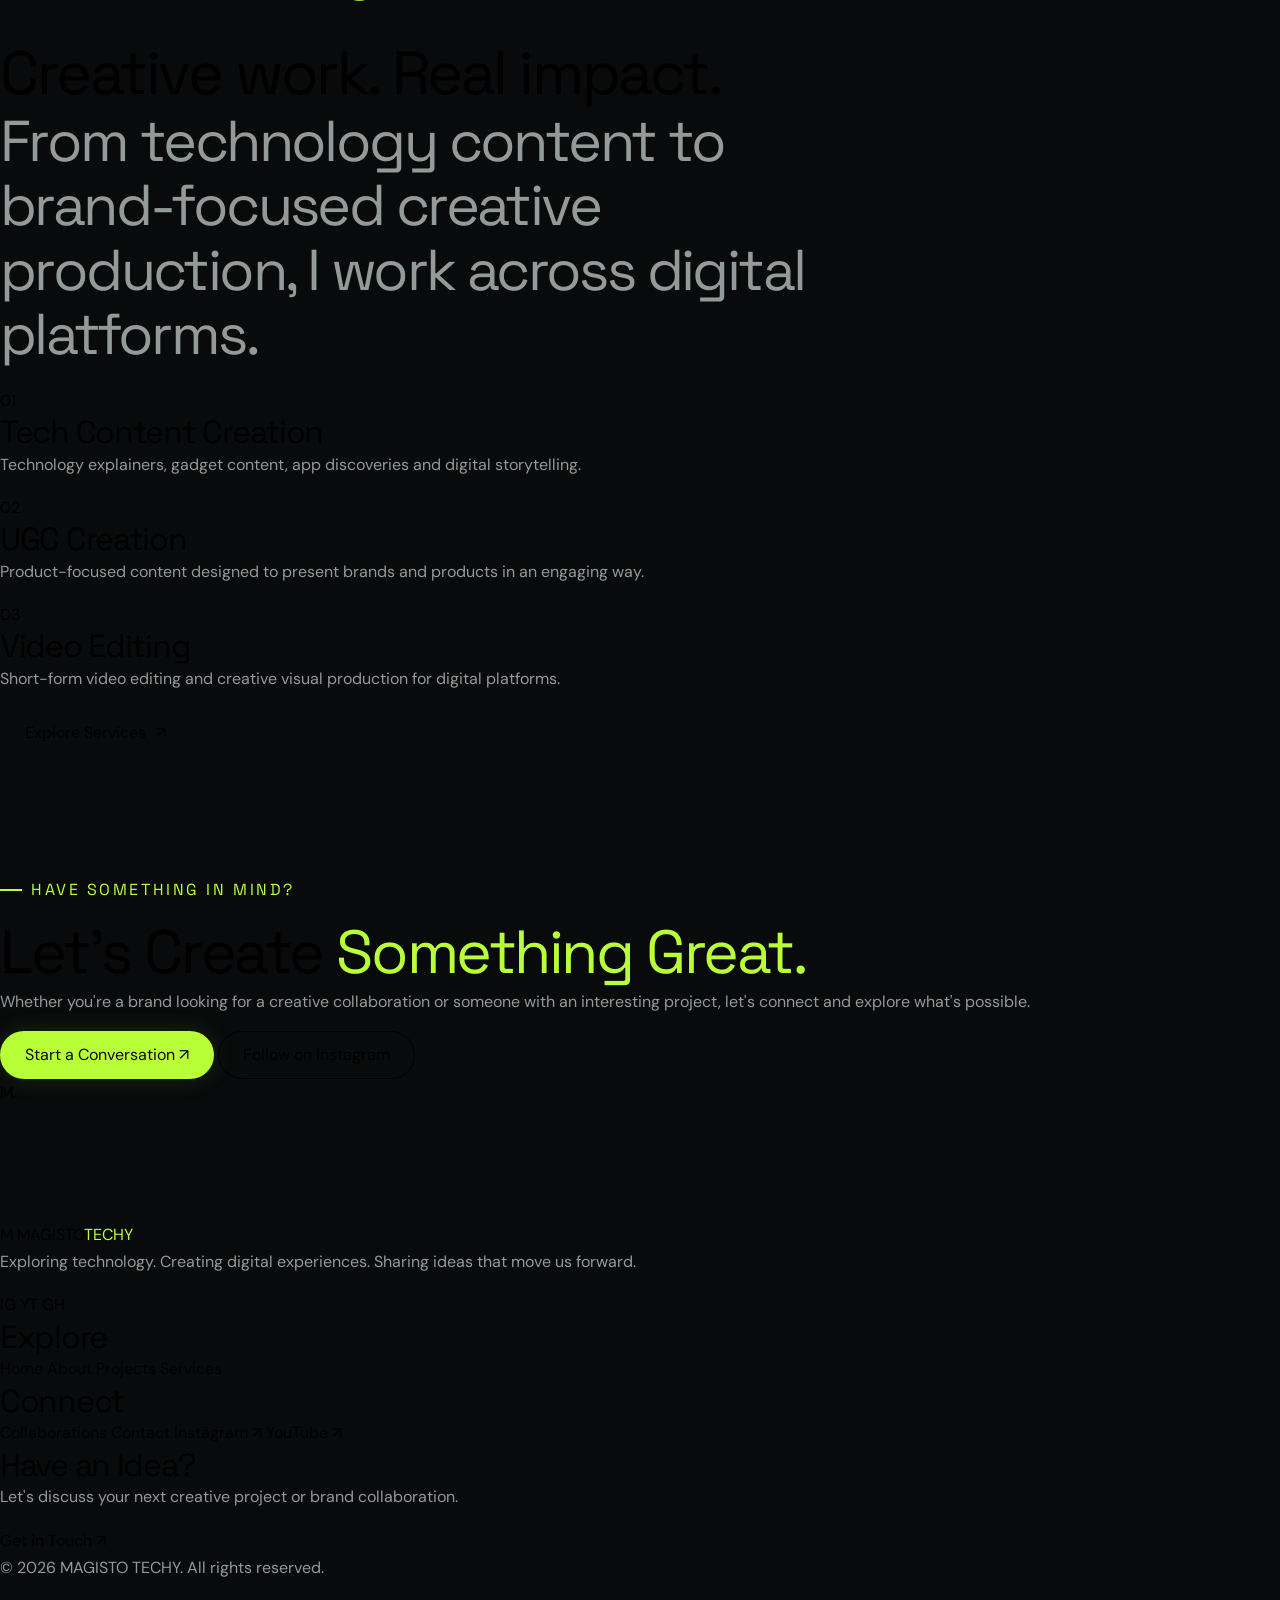
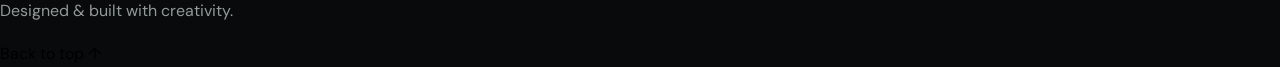
==== commit 024d812e: "Create index.html" ====
--- a/index.html
+++ b/index.html
@@ -1,1119 +1,163 @@
+<!--
+  FILE: index.html
+  PROJECT: PORTFOLIO-M V2.0
+  BRAND: MAGISTO TECHY
+-->
 
 <!DOCTYPE html>
 <html lang="en">
 <head>
-  <meta charset="UTF-8">
-  <meta name="viewport" content="width=device-width, initial-scale=1.0">
-  <meta name="theme-color" content="#080a0b">
+    <meta charset="UTF-8">
+    <meta name="viewport" content="width=device-width, initial-scale=1.0">
 
-  <title>Abhinand A.S. | MAGISTO TECHY</title>
+    <meta name="author" content="Abhinand A.S.">
+    <meta name="description" content="Explore the portfolio of Abhinand A.S. — Tech Content Creator, UGC Creator and Digital Creative from Kerala, India.">
+    <meta name="theme-color" content="#080A0B">
 
-  <meta name="description" content="Abhinand A.S. - Technology Content Creator and UGC Creator. Exploring technology, gadgets and digital creativity.">
+    <meta property="og:title" content="MAGISTO TECHY | Personal Portfolio">
+    <meta property="og:description" content="Technology, creativity and digital experiences by Abhinand A.S.">
+    <meta property="og:type" content="website">
 
-  <link rel="preconnect" href="https://fonts.googleapis.com">
-  <link rel="preconnect" href="https://fonts.gstatic.com" crossorigin>
-  <link href="https://fonts.googleapis.com/css2?family=DM+Sans:wght@400;500;600;700;800&family=Space+Grotesk:wght@400;500;600;700&display=swap" rel="stylesheet">
+    <title>MAGISTO TECHY | Abhinand A.S.</title>
 
-  <style>
-    /* =========================
-       GLOBAL SETTINGS
-    ========================= */
+    <link rel="preconnect" href="https://fonts.googleapis.com">
+    <link rel="preconnect" href="https://fonts.gstatic.com" crossorigin>
 
-    :root {
-      --bg: #080a0b;
-      --surface: #101415;
-      --surface2: #151a1b;
-      --green: #b8ff38;
-      --white: #f5f7f2;
-      --muted: #929b97;
-      --border: rgba(255,255,255,.10);
-    }
+    <link href="https://fonts.googleapis.com/css2?family=DM+Sans:wght@400;500;600;700&family=Space+Grotesk:wght@400;500;600;700&display=swap" rel="stylesheet">
 
-    * {
-      margin: 0;
-      padding: 0;
-      box-sizing: border-box;
-    }
-
-    html {
-      scroll-behavior: smooth;
-      scroll-padding-top: 90px;
-    }
-
-    body {
-      background: var(--bg);
-      color: var(--white);
-      font-family: 'DM Sans', sans-serif;
-      overflow-x: hidden;
-    }
-
-    a {
-      color: inherit;
-      text-decoration: none;
-    }
-
-    button {
-      font: inherit;
-    }
-
-    .container {
-      width: min(1160px, 90%);
-      margin: auto;
-    }
-
-    .section {
-      padding: 110px 0;
-    }
-
-    .section-label {
-      color: var(--green);
-      font-size: 12px;
-      font-weight: 800;
-      letter-spacing: 3px;
-      text-transform: uppercase;
-      margin-bottom: 18px;
-    }
-
-    .section-title {
-      font-family: 'Space Grotesk', sans-serif;
-      font-size: clamp(34px, 5vw, 55px);
-      line-height: 1.1;
-      letter-spacing: -2px;
-      margin-bottom: 20px;
-    }
-
-    .section-description {
-      color: var(--muted);
-      max-width: 550px;
-      line-height: 1.8;
-      font-size: 16px;
-    }
-
-    /* =========================
-       NAVIGATION
-    ========================= */
-
-    header {
-      position: fixed;
-      top: 0;
-      width: 100%;
-      z-index: 1000;
-      background: rgba(8,10,11,.88);
-      backdrop-filter: blur(18px);
-      border-bottom: 1px solid var(--border);
-    }
-
-    nav {
-      height: 78px;
-      display: flex;
-      align-items: center;
-      justify-content: space-between;
-    }
-
-    .logo {
-      font-family: 'Space Grotesk', sans-serif;
-      font-weight: 800;
-      font-size: 21px;
-      letter-spacing: -1px;
-    }
-
-    .logo span {
-      color: var(--green);
-    }
-
-    .nav-links {
-      display: flex;
-      align-items: center;
-      gap: 32px;
-      list-style: none;
-    }
-
-    .nav-links a {
-      font-size: 13px;
-      color: #b8bfbb;
-      transition: .3s;
-    }
-
-    .nav-links a:hover {
-      color: var(--green);
-    }
-
-    .nav-contact {
-      border: 1px solid var(--green);
-      color: var(--green) !important;
-      padding: 11px 19px;
-      border-radius: 5px;
-    }
-
-    .menu-btn {
-      display: none;
-      background: none;
-      color: white;
-      border: 1px solid var(--border);
-      padding: 9px 12px;
-      border-radius: 5px;
-      font-size: 22px;
-      cursor: pointer;
-    }
-
-    /* =========================
-       HERO
-    ========================= */
-
-    .hero {
-      min-height: 100vh;
-      display: flex;
-      align-items: center;
-      position: relative;
-      overflow: hidden;
-      padding: 130px 0 80px;
-    }
-
-    .hero::before {
-      content: "";
-      position: absolute;
-      width: 500px;
-      height: 500px;
-      right: -100px;
-      top: 15%;
-      background: radial-gradient(circle, rgba(184,255,56,.13), transparent 70%);
-      pointer-events: none;
-    }
-
-    .hero-content {
-      position: relative;
-      z-index: 2;
-      max-width: 850px;
-    }
-
-    .availability {
-      display: inline-flex;
-      align-items: center;
-      gap: 10px;
-      border: 1px solid var(--border);
-      background: var(--surface);
-      padding: 10px 15px;
-      border-radius: 30px;
-      font-size: 12px;
-      color: #c5cec8;
-      margin-bottom: 35px;
-    }
-
-    .availability-dot {
-      width: 8px;
-      height: 8px;
-      background: var(--green);
-      border-radius: 50%;
-      box-shadow: 0 0 12px var(--green);
-    }
-
-    .hero-eyebrow {
-      color: var(--green);
-      font-size: 13px;
-      letter-spacing: 4px;
-      font-weight: 800;
-      margin-bottom: 25px;
-    }
-
-    .hero h1 {
-      font-family: 'Space Grotesk', sans-serif;
-      font-size: clamp(55px, 10vw, 110px);
-      line-height: .98;
-      letter-spacing: -7px;
-      font-weight: 700;
-      margin-bottom: 30px;
-    }
-
-    .hero h1 span {
-      color: var(--green);
-    }
-
-    .hero-description {
-      color: #a9b2ad;
-      max-width: 590px;
-      line-height: 1.8;
-      font-size: clamp(15px, 2vw, 18px);
-      margin-bottom: 35px;
-    }
-
-    .hero-buttons {
-      display: flex;
-      gap: 15px;
-      flex-wrap: wrap;
-    }
-
-    .btn {
-      display: inline-flex;
-      align-items: center;
-      justify-content: center;
-      padding: 15px 24px;
-      border-radius: 5px;
-      font-size: 13px;
-      font-weight: 800;
-      transition: .3s;
-    }
-
-    .btn-primary {
-      background: var(--green);
-      color: #080a0b;
-    }
-
-    .btn-primary:hover {
-      transform: translateY(-4px);
-      box-shadow: 0 8px 30px rgba(184,255,56,.2);
-    }
-
-    .btn-outline {
-      border: 1px solid var(--border);
-      color: white;
-    }
-
-    .btn-outline:hover {
-      border-color: var(--green);
-      color: var(--green);
-    }
-
-    .social-links {
-      display: flex;
-      gap: 25px;
-      margin-top: 40px;
-      color: var(--muted);
-      font-size: 13px;
-    }
-
-    .social-links a:hover {
-      color: var(--green);
-    }
-
-    /* =========================
-       STATS
-    ========================= */
-
-    .stats {
-      display: grid;
-      grid-template-columns: repeat(4, 1fr);
-      border: 1px solid var(--border);
-      background: var(--surface);
-      border-radius: 12px;
-      overflow: hidden;
-    }
-
-    .stat {
-      padding: 35px 25px;
-      border-right: 1px solid var(--border);
-    }
-
-    .stat:last-child {
-      border: none;
-    }
-
-    .stat h3 {
-      font-family: 'Space Grotesk', sans-serif;
-      font-size: 37px;
-      color: var(--green);
-      margin-bottom: 8px;
-    }
-
-    .stat p {
-      font-size: 12px;
-      color: var(--muted);
-    }
-
-    .stat-note {
-      color: var(--muted);
-      font-size: 11px;
-      margin-top: 15px;
-      line-height: 1.6;
-    }
-
-    /* =========================
-       ABOUT
-    ========================= */
-
-    .about-grid {
-      display: grid;
-      grid-template-columns: 1fr 1fr;
-      gap: 80px;
-      align-items: center;
-    }
-
-    .about-visual {
-      min-height: 390px;
-      background:
-        radial-gradient(circle at 50% 45%, rgba(184,255,56,.15), transparent 55%),
-        var(--surface);
-      border: 1px solid var(--border);
-      border-radius: 12px;
-      display: flex;
-      align-items: center;
-      justify-content: center;
-      overflow: hidden;
-    }
-
-    .about-visual img {
-      width: 100%;
-      height: 390px;
-      object-fit: contain;
-    }
-
-    .about-placeholder {
-      text-align: center;
-      color: var(--green);
-      font-family: 'Space Grotesk', sans-serif;
-      font-size: 65px;
-      font-weight: 700;
-    }
-
-    .about-text p {
-      color: var(--muted);
-      line-height: 1.9;
-      font-size: 15px;
-      margin-bottom: 20px;
-    }
-
-    .skill-tags {
-      display: flex;
-      gap: 10px;
-      flex-wrap: wrap;
-      margin-top: 30px;
-    }
-
-    .skill-tags span {
-      padding: 10px 15px;
-      border: 1px solid var(--border);
-      background: var(--surface);
-      border-radius: 4px;
-      font-size: 12px;
-      color: #d5ddd7;
-    }
-
-    /* =========================
-       SERVICES
-    ========================= */
-
-    .services-grid {
-      display: grid;
-      grid-template-columns: repeat(3, 1fr);
-      gap: 18px;
-      margin-top: 45px;
-    }
-
-    .service-card {
-      background: var(--surface);
-      border: 1px solid var(--border);
-      border-radius: 10px;
-      padding: 32px;
-      transition: .3s;
-    }
-
-    .service-card:hover {
-      border-color: var(--green);
-      transform: translateY(-6px);
-    }
-
-    .service-icon {
-      font-size: 30px;
-      margin-bottom: 25px;
-    }
-
-    .service-card h3 {
-      font-family: 'Space Grotesk', sans-serif;
-      font-size: 20px;
-      margin-bottom: 15px;
-    }
-
-    .service-card p {
-      color: var(--muted);
-      font-size: 13px;
-      line-height: 1.8;
-    }
-
-    /* =========================
-       PROJECTS
-    ========================= */
-
-    .projects-grid {
-      display: grid;
-      grid-template-columns: repeat(2, 1fr);
-      gap: 20px;
-      margin-top: 45px;
-    }
-
-    .project-card {
-      min-height: 270px;
-      background: var(--surface);
-      border: 1px solid var(--border);
-      border-radius: 10px;
-      padding: 30px;
-      display: flex;
-      flex-direction: column;
-      justify-content: space-between;
-      transition: .3s;
-    }
-
-    .project-card:hover {
-      border-color: var(--green);
-      transform: translateY(-5px);
-    }
-
-    .project-number {
-      color: var(--green);
-      font-size: 12px;
-      letter-spacing: 2px;
-    }
-
-    .project-card h3 {
-      font-family: 'Space Grotesk', sans-serif;
-      font-size: 27px;
-      margin: 20px 0 10px;
-    }
-
-    .project-card p {
-      color: var(--muted);
-      line-height: 1.7;
-      font-size: 13px;
-    }
-
-    .project-link {
-      color: var(--green);
-      font-size: 13px;
-      margin-top: 25px;
-    }
-
-    /* =========================
-       CONTACT
-    ========================= */
-
-    .contact-box {
-      padding: 70px 35px;
-      text-align: center;
-      background:
-        radial-gradient(circle at center, rgba(184,255,56,.12), transparent 65%),
-        var(--surface);
-      border: 1px solid var(--border);
-      border-radius: 14px;
-    }
-
-    .contact-box h2 {
-      font-family: 'Space Grotesk', sans-serif;
-      font-size: clamp(35px, 6vw, 60px);
-      letter-spacing: -3px;
-      margin-bottom: 20px;
-    }
-
-    .contact-box p {
-      color: var(--muted);
-      margin-bottom: 30px;
-      line-height: 1.7;
-    }
-
-    /* =========================
-       FOOTER
-    ========================= */
-
-    footer {
-      border-top: 1px solid var(--border);
-      padding: 35px 0;
-      margin-top: 100px;
-    }
-
-    .footer-content {
-      display: flex;
-      align-items: center;
-      justify-content: space-between;
-      gap: 20px;
-      flex-wrap: wrap;
-    }
-
-    footer p {
-      color: var(--muted);
-      font-size: 12px;
-    }
-
-    .footer-brand {
-      color: var(--green);
-      font-family: 'Space Grotesk', sans-serif;
-      font-weight: 700;
-    }
-
-    /* =========================
-       ANIMATIONS
-    ========================= */
-
-    .reveal {
-      opacity: 0;
-      transform: translateY(25px);
-      transition: opacity .7s ease, transform .7s ease;
-    }
-
-    .reveal.visible {
-      opacity: 1;
-      transform: translateY(0);
-    }
-
-    /* =========================
-       MOBILE RESPONSIVE
-    ========================= */
-
-    @media(max-width: 800px) {
-
-      .section {
-        padding: 80px 0;
-      }
-
-      .menu-btn {
-        display: block;
-      }
-
-      .nav-links {
-        display: none;
-        position: absolute;
-        top: 78px;
-        left: 0;
-        width: 100%;
-        background: #101415;
-        border-bottom: 1px solid var(--border);
-        padding: 25px 5%;
-        flex-direction: column;
-        align-items: flex-start;
-        gap: 25px;
-      }
-
-      .nav-links.active {
-        display: flex;
-      }
-
-      .hero {
-        min-height: 90vh;
-      }
-
-      .hero h1 {
-        letter-spacing: -4px;
-      }
-
-      .stats {
-        grid-template-columns: repeat(2, 1fr);
-      }
-
-      .stat:nth-child(2) {
-        border-right: none;
-      }
-
-      .stat:nth-child(-n+2) {
-        border-bottom: 1px solid var(--border);
-      }
-
-      .about-grid {
-        grid-template-columns: 1fr;
-        gap: 35px;
-      }
-
-      .services-grid {
-        grid-template-columns: 1fr;
-      }
-
-      .projects-grid {
-        grid-template-columns: 1fr;
-      }
-
-      .about-visual {
-        min-height: 300px;
-      }
-
-      .about-visual img {
-        height: 300px;
-      }
-    }
-
-    @media(max-width: 420px) {
-      .container {
-        width: 90%;
-      }
-
-      .stat {
-        padding: 25px 17px;
-      }
-
-      .stat h3 {
-        font-size: 30px;
-      }
-
-      .hero-buttons .btn {
-        width: 100%;
-      }
-
-      .social-links {
-        gap: 17px;
-      }
-    }
-
-    @media(prefers-reduced-motion: reduce) {
-      *, *::before, *::after {
-        scroll-behavior: auto !important;
-        transition-duration: .01ms !important;
-        animation-duration: .01ms !important;
-      }
-    }
-
-  </style>
+    <link rel="stylesheet" href="css/style.css">
 </head>
 
-<body>
+<body data-root="./">
 
-  <!-- NAVIGATION -->
+    <a href="#main-content" class="skip-link">
+        Skip to content
+    </a>
 
-  <header>
-    <div class="container">
-      <nav>
+    <div data-component="navbar"></div>
 
-        <a href="#home" class="logo">
-          MAGISTO<span>TECHY.</span>
-        </a>
+    <main id="main-content">
 
-        <button class="menu-btn"
-          id="menuBtn"
-          aria-label="Toggle navigation"
-          aria-expanded="false">
-          ☰
-        </button>
+        <div data-component="hero"></div>
 
-        <ul class="nav-links" id="navLinks">
-          <li><a href="#home">Home</a></li>
-          <li><a href="#about">About</a></li>
-          <li><a href="#projects">Projects</a></li>
-          <li><a href="#services">Services</a></li>
-          <li><a href="#contact" class="nav-contact">Contact</a></li>
-        </ul>
+        <div data-component="statistics"></div>
 
-      </nav>
-    </div>
-  </header>
+        <section class="section about-preview" id="about">
+            <div class="container">
+                <div class="section-heading reveal">
+                    <span class="eyebrow">ABOUT ME</span>
+                    <h2>
+                        Technology meets
+                        <span class="text-gradient">creativity.</span>
+                    </h2>
+                    <p>
+                        I'm Abhinand — a tech content creator and UGC creator
+                        passionate about technology, digital storytelling
+                        and creative experiences.
+                    </p>
+                </div>
 
+                <div class="about-preview-content reveal">
+                    <div class="about-preview-text">
+                        <p>
+                            Through MAGISTO TECHY, I create technology-focused
+                            content that makes digital products, tools and
+                            innovations easier to understand.
+                        </p>
 
-  <!-- HERO SECTION -->
+                        <p>
+                            My work combines technology, visual storytelling
+                            and creative execution to connect brands with
+                            digital audiences.
+                        </p>
 
-  <main>
+                        <a href="pages/about.html" class="btn btn-outline">
+                            Explore My Story
+                            <span aria-hidden="true">↗</span>
+                        </a>
+                    </div>
+                </div>
+            </div>
+        </section>
 
-    <section class="hero" id="home">
-      <div class="container">
+        <div data-component="skills"></div>
 
-        <div class="hero-content">
+        <div data-component="project-cards"></div>
 
-          <div class="availability">
-            <span class="availability-dot"></span>
-            Open for Brand Collaborations
-          </div>
+        <section class="section services-preview" id="services">
+            <div class="container">
+                <div class="section-heading reveal">
+                    <span class="eyebrow">WHAT I DO</span>
+                    <h2>
+                        Creative work.
+                        <span class="text-gradient">Real impact.</span>
+                    </h2>
+                    <p>
+                        From technology content to brand-focused creative
+                        production, I work across digital platforms.
+                    </p>
+                </div>
 
-          <div class="hero-eyebrow">
-            TECHNOLOGY · CREATIVITY · INNOVATION
-          </div>
+                <div class="services-preview-grid">
 
-          <h1>
-            ENTER THE<br>
-            <span>FUTURE.</span>
-          </h1>
+                    <article class="service-card reveal">
+                        <span class="service-number">01</span>
+                        <h3>Tech Content Creation</h3>
+                        <p>
+                            Technology explainers, gadget content,
+                            app discoveries and digital storytelling.
+                        </p>
+                    </article>
 
-          <p class="hero-description">
-            I'm Abhinand A.S., a technology content creator
-            and UGC creator passionate about technology,
-            gadgets and digital creativity.
-          </p>
+                    <article class="service-card reveal">
+                        <span class="service-number">02</span>
+                        <h3>UGC Creation</h3>
+                        <p>
+                            Product-focused content designed to present
+                            brands and products in an engaging way.
+                        </p>
+                    </article>
 
-          <div class="hero-buttons">
-            <a href="#projects" class="btn btn-primary">
-              Explore My Work ↗
-            </a>
+                    <article class="service-card reveal">
+                        <span class="service-number">03</span>
+                        <h3>Video Editing</h3>
+                        <p>
+                            Short-form video editing and creative
+                            visual production for digital platforms.
+                        </p>
+                    </article>
 
-            <a href="#contact" class="btn btn-outline">
-              Work With Me
-            </a>
-          </div>
+                </div>
 
-          <div class="social-links">
-            <a href="https://instagram.com/magisto_techy"
-              target="_blank" rel="noopener noreferrer">
-              Instagram ↗
-            </a>
+                <div class="section-action reveal">
+                    <a href="pages/services.html" class="btn btn-outline">
+                        Explore Services
+                        <span aria-hidden="true">↗</span>
+                    </a>
+                </div>
+            </div>
+        </section>
 
-            <a href="https://youtube.com/@MagistoTechy"
-              target="_blank" rel="noopener noreferrer">
-              YouTube ↗
-            </a>
-          </div>
+        <div data-component="contact-section"></div>
 
-        </div>
-      </div>
-    </section>
+    </main>
 
+    <div data-component="footer"></div>
 
-    <!-- STATISTICS -->
+    <button
+        class="back-to-top"
+        type="button"
+        data-back-to-top
+        aria-label="Back to top"
+    >
+        ↑
+    </button>
 
-    <section class="container reveal">
-
-      <div class="stats">
-
-        <div class="stat">
-          <h3>25K+</h3>
-          <p>Instagram Followers</p>
-        </div>
-
-        <div class="stat">
-          <h3>1.64K+</h3>
-          <p>YouTube Subscribers</p>
-        </div>
-
-        <div class="stat">
-          <h3>5+</h3>
-          <p>Brand Collaborations</p>
-        </div>
-
-        <div class="stat">
-          <h3>246K+</h3>
-          <p>Monthly Views*</p>
-        </div>
-
-      </div>
-
-      <p class="stat-note">
-        *Historical Instagram analytics snapshot:
-        October 1–30, 2026. Metrics fluctuate.
-      </p>
-
-    </section>
-
-
-    <!-- ABOUT -->
-
-    <section class="section" id="about">
-      <div class="container">
-
-        <div class="about-grid reveal">
-
-          <div class="about-visual">
-
-            <img
-              src="assets/portrait.png"
-              alt="Portrait of Abhinand A.S."
-              onerror="this.style.display='none'; this.nextElementSibling.style.display='block';">
-
-            <div class="about-placeholder" style="display:none;">
-              A.S.
-            </div>
-
-          </div>
-
-          <div class="about-text">
-
-            <div class="section-label">
-              GET TO KNOW ME
-            </div>
-
-            <h2 class="section-title">
-              Behind The<br>
-              Digital World.
-            </h2>
-
-            <p>
-              I'm Abhinand A.S., the creator behind
-              MAGISTO TECHY. I create technology-focused
-              content that makes the digital world easier
-              to explore and understand.
-            </p>
-
-            <p>
-              From discovering innovative gadgets to
-              experimenting with AI tools and digital
-              creativity, I focus on making technology
-              interesting, accessible and useful.
-            </p>
-
-            <div class="skill-tags">
-              <span>Technology</span>
-              <span>UGC Creation</span>
-              <span>Gadgets</span>
-              <span>AI Tools</span>
-              <span>Content Creation</span>
-            </div>
-
-          </div>
-
-        </div>
-      </div>
-    </section>
-
-
-    <!-- SERVICES -->
-
-    <section class="section" id="services">
-      <div class="container">
-
-        <div class="section-label">WHAT I DO</div>
-
-        <h2 class="section-title">
-          My Expertise.
-        </h2>
-
-        <p class="section-description">
-          Creative digital solutions and technology
-          content designed to connect brands with audiences.
-        </p>
-
-        <div class="services-grid">
-
-          <div class="service-card reveal">
-            <div class="service-icon">📱</div>
-            <h3>Tech Content</h3>
-            <p>
-              Technology explainers, gadget discoveries,
-              app reviews and informative short-form content.
-            </p>
-          </div>
-
-          <div class="service-card reveal">
-            <div class="service-icon">🎬</div>
-            <h3>UGC Creation</h3>
-            <p>
-              Creative user-generated content for brands,
-              products and digital campaigns.
-            </p>
-          </div>
-
-          <div class="service-card reveal">
-            <div class="service-icon">✨</div>
-            <h3>Creative Production</h3>
-            <p>
-              Visual storytelling, video editing and
-              engaging digital content production.
-            </p>
-          </div>
-
-        </div>
-      </div>
-    </section>
-
-
-    <!-- PROJECTS -->
-
-    <section class="section" id="projects">
-      <div class="container">
-
-        <div class="section-label">SELECTED WORK</div>
-
-        <h2 class="section-title">
-          Projects & Creations.
-        </h2>
-
-        <p class="section-description">
-          A look at my digital presence and creative work.
-        </p>
-
-        <div class="projects-grid">
-
-          <div class="project-card reveal">
-
-            <div class="project-number">01 / CONTENT</div>
-
-            <div>
-              <h3>MAGISTO TECHY</h3>
-              <p>
-                Technology content, gadget discoveries,
-                AI tools and digital innovation.
-              </p>
-            </div>
-
-            <a class="project-link"
-              href="https://instagram.com/magisto_techy"
-              target="_blank" rel="noopener noreferrer">
-              Explore Instagram ↗
-            </a>
-
-          </div>
-
-
-          <div class="project-card reveal">
-
-            <div class="project-number">02 / VIDEO</div>
-
-            <div>
-              <h3>YouTube Channel</h3>
-              <p>
-                Technology videos, digital tutorials
-                and informative content.
-              </p>
-            </div>
-
-            <a class="project-link"
-              href="https://youtube.com/@MagistoTechy"
-              target="_blank" rel="noopener noreferrer">
-              Explore YouTube ↗
-            </a>
-
-          </div>
-
-
-          <div class="project-card reveal">
-
-            <div class="project-number">03 / CREATIVE</div>
-
-            <div>
-              <h3>Digital Creativity</h3>
-              <p>
-                Exploring creative software, AI-powered
-                workflows and visual storytelling.
-              </p>
-            </div>
-
-            <span class="project-link">
-              Creative Experiments
-            </span>
-
-          </div>
-
-
-          <div class="project-card reveal">
-
-            <div class="project-number">04 / PHOTOGRAPHY</div>
-
-            <div>
-              <h3>LUMIVANE</h3>
-              <p>
-                Product photography, visual aesthetics
-                and creative mobile photography.
-              </p>
-            </div>
-
-            <span class="project-link">
-              Photography & Visuals
-            </span>
-
-          </div>
-
-        </div>
-      </div>
-    </section>
-
-
-    <!-- CONTACT -->
-
-    <section class="section" id="contact">
-      <div class="container">
-
-        <div class="contact-box reveal">
-
-          <div class="section-label">
-            LET'S CONNECT
-          </div>
-
-          <h2>
-            HAVE A PROJECT<br>
-            IN MIND?
-          </h2>
-
-          <p>
-            Looking to collaborate or create something
-            interesting together? Let's talk.
-          </p>
-
-          <a href="mailto:magistotechy@gmail.com"
-            class="btn btn-primary">
-            Get In Touch ↗
-          </a>
-
-        </div>
-
-      </div>
-    </section>
-
-  </main>
-
-
-  <!-- FOOTER -->
-
-  <footer>
-    <div class="container">
-
-      <div class="footer-content">
-
-        <a href="#home" class="footer-brand">
-          MAGISTO TECHY.
-        </a>
-
-        <p>
-          © <span id="year"></span>
-          Abhinand A.S. All rights reserved.
-        </p>
-
-        <p>
-          Built with creativity & technology.
-        </p>
-
-      </div>
-
-    </div>
-  </footer>
-
-
-  <!-- JAVASCRIPT -->
-
-  <script>
-
-    // Mobile Navigation
-
-    const menuBtn = document.getElementById("menuBtn");
-    const navLinks = document.getElementById("navLinks");
-
-    menuBtn.addEventListener("click", () => {
-
-      const isOpen = navLinks.classList.toggle("active");
-
-      menuBtn.setAttribute("aria-expanded", isOpen);
-      menuBtn.textContent = isOpen ? "✕" : "☰";
-
-    });
-
-    // Close menu after clicking a link
-
-    document.querySelectorAll(".nav-links a").forEach(link => {
-
-      link.addEventListener("click", () => {
-
-        navLinks.classList.remove("active");
-        menuBtn.setAttribute("aria-expanded", "false");
-        menuBtn.textContent = "☰";
-
-      });
-
-    });
-
-    // Reveal animations
-
-    const observer = new IntersectionObserver((entries) => {
-
-      entries.forEach(entry => {
-
-        if (entry.isIntersecting) {
-
-          entry.target.classList.add("visible");
-          observer.unobserve(entry.target);
-
-        }
-
-      });
-
-    }, {
-      threshold: 0.12
-    });
-
-    document.querySelectorAll(".reveal").forEach(element => {
-      observer.observe(element);
-    });
-
-    // Automatic copyright year
-
-    document.getElementById("year").textContent =
-      new Date().getFullYear();
-
-  </script>
+    <script src="js/component-loader.js" defer></script>
+    <script src="js/navigation.js" defer></script>
+    <script src="js/animations.js" defer></script>
+    <script src="js/interactions.js" defer></script>
+    <script src="js/main.js" defer></script>
 
 </body>
-</html>
+</html>
--- a/css/style.css
+++ b/css/style.css
@@ -0,0 +1,29 @@
+
+/* FILE: css/style.css */
+
+/* =========================================
+   PORTFOLIO-M V2.0
+   MASTER STYLESHEET
+   Brand: MAGISTO TECHY
+========================================= */
+
+/* 01 — CSS RESET */
+@import url("./reset.css");
+
+/* 02 — DESIGN TOKENS & VARIABLES */
+@import url("./variables.css");
+
+/* 03 — GLOBAL TYPOGRAPHY & BASE STYLES */
+@import url("./global.css");
+
+/* 04 — PAGE LAYOUT & STRUCTURE */
+@import url("./layout.css");
+
+/* 05 — COMPONENT VISUAL STYLES */
+@import url("./components.css");
+
+/* 06 — ANIMATIONS & MOTION */
+@import url("./animations.css");
+
+/* 07 — RESPONSIVE OPTIMIZATION */
+@import url("./responsive.css");
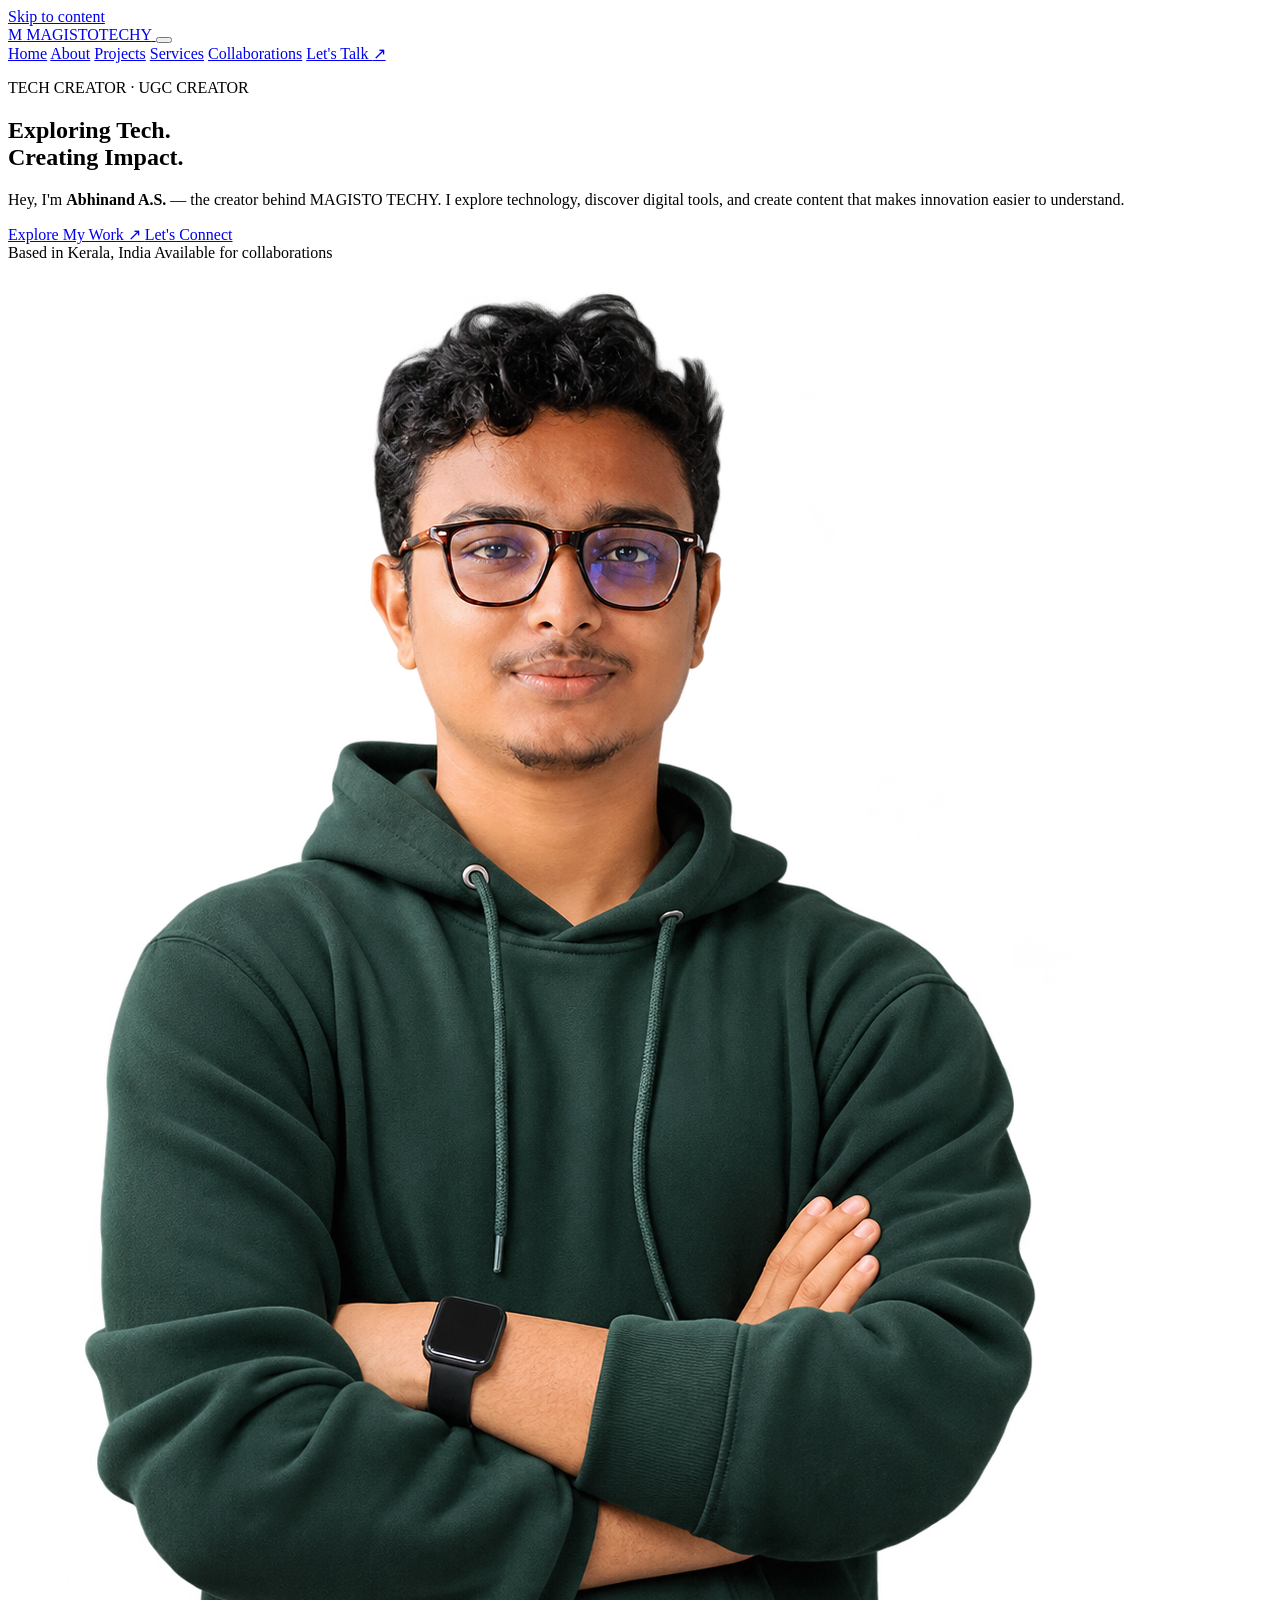
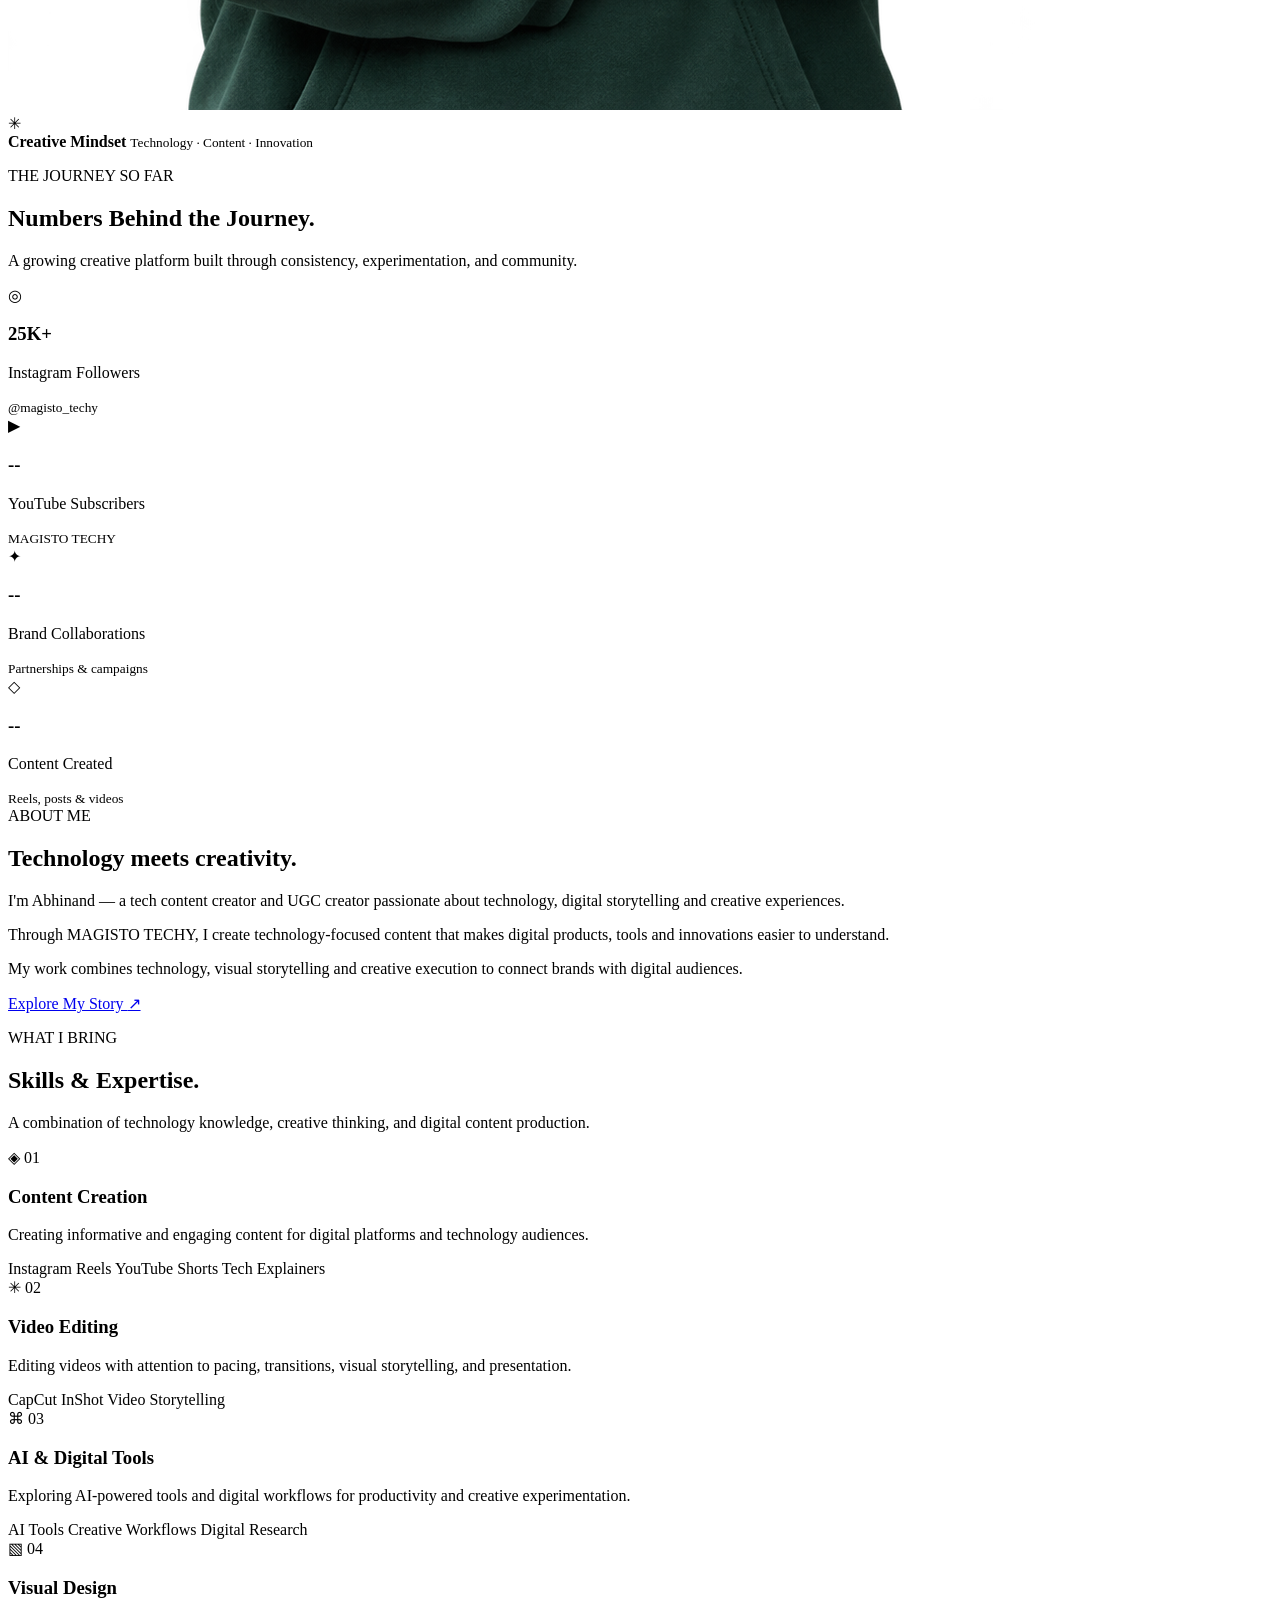
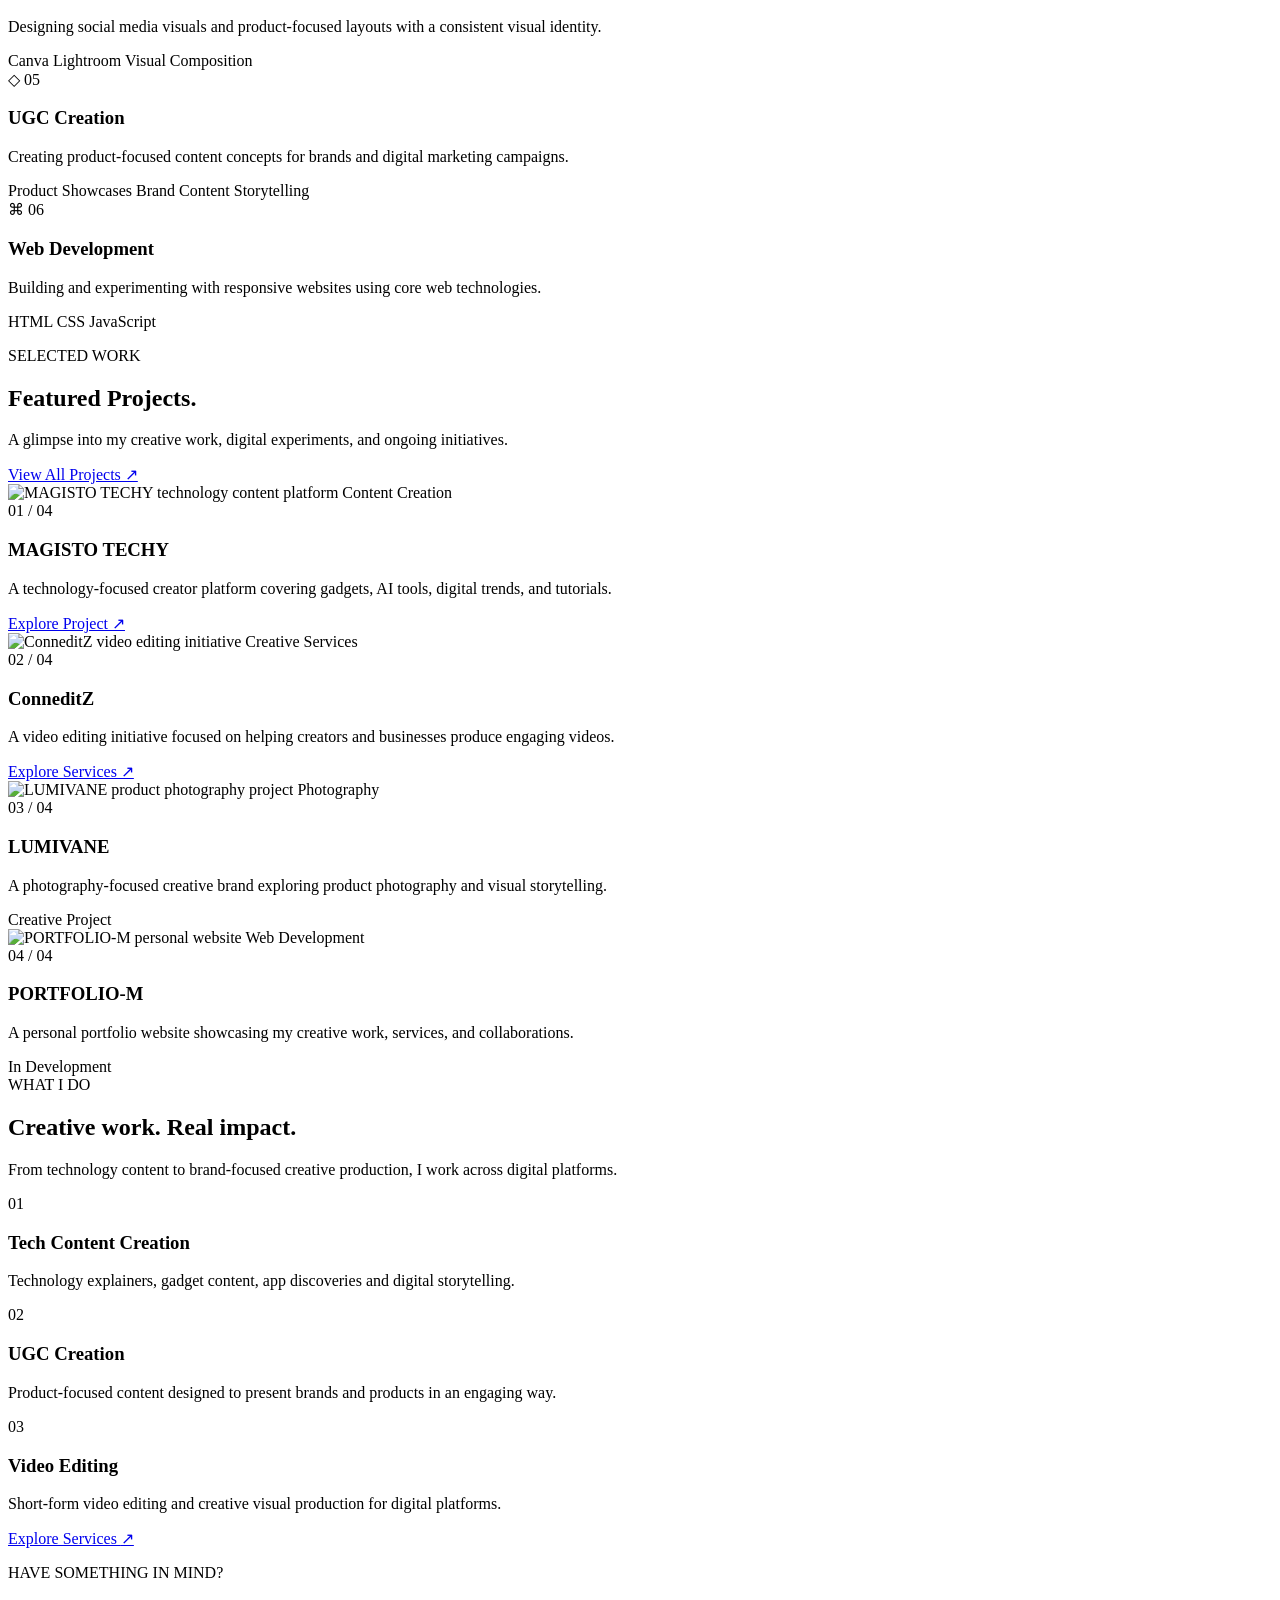
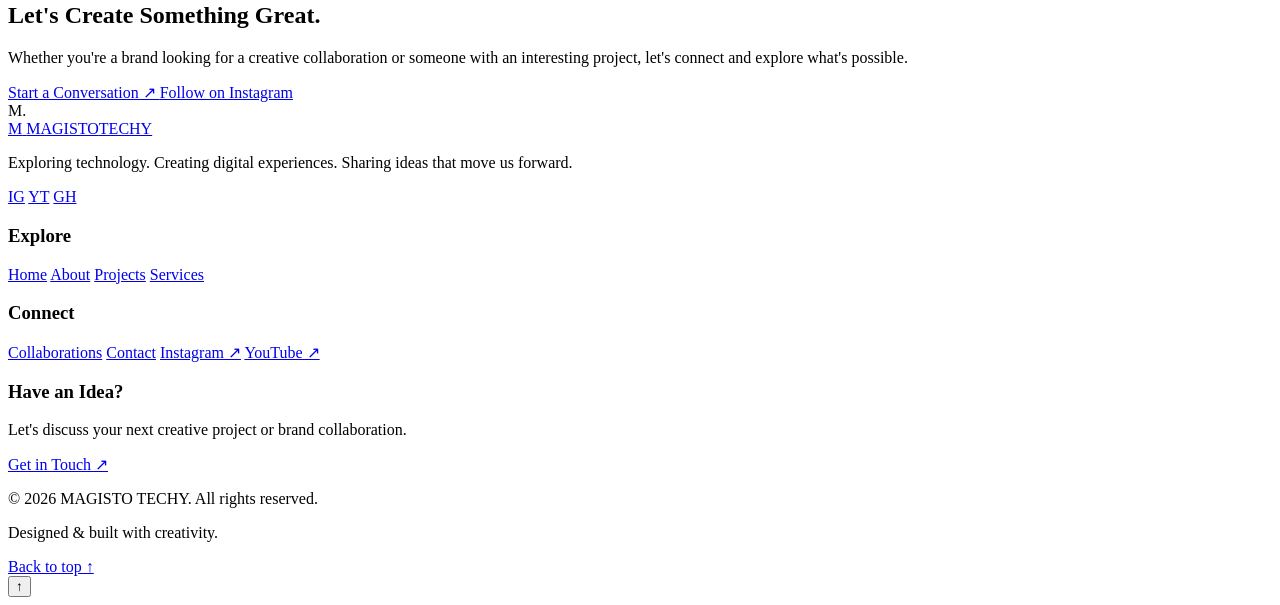
==== commit d20c9f7b: "Update index.html" ====
--- a/index.html
+++ b/index.html
@@ -1,3 +1,4 @@
+
 <!--
   FILE: index.html
   PROJECT: PORTFOLIO-M V2.0
@@ -20,45 +21,63 @@
 
     <title>MAGISTO TECHY | Abhinand A.S.</title>
 
+    <!-- GOOGLE FONTS -->
     <link rel="preconnect" href="https://fonts.googleapis.com">
     <link rel="preconnect" href="https://fonts.gstatic.com" crossorigin>
 
-    <link href="https://fonts.googleapis.com/css2?family=DM+Sans:wght@400;500;600;700&family=Space+Grotesk:wght@400;500;600;700&display=swap" rel="stylesheet">
-
+    <link
+        href="https://fonts.googleapis.com/css2?family=DM+Sans:wght@400;500;600;700&family=Space+Grotesk:wght@400;500;600;700&display=swap"
+        rel="stylesheet"
+    >
+
+    <!-- MAIN STYLESHEET -->
     <link rel="stylesheet" href="css/style.css">
 </head>
 
 <body data-root="./">
 
+    <!-- ACCESSIBILITY -->
     <a href="#main-content" class="skip-link">
         Skip to content
     </a>
 
+    <!-- NAVIGATION COMPONENT -->
     <div data-component="navbar"></div>
 
     <main id="main-content">
 
+        <!-- HERO COMPONENT -->
         <div data-component="hero"></div>
 
+        <!-- STATISTICS COMPONENT -->
         <div data-component="statistics"></div>
 
+        <!-- ABOUT PREVIEW -->
         <section class="section about-preview" id="about">
+
             <div class="container">
+
                 <div class="section-heading reveal">
+
                     <span class="eyebrow">ABOUT ME</span>
+
                     <h2>
                         Technology meets
                         <span class="text-gradient">creativity.</span>
                     </h2>
+
                     <p>
                         I'm Abhinand — a tech content creator and UGC creator
                         passionate about technology, digital storytelling
                         and creative experiences.
                     </p>
+
                 </div>
 
                 <div class="about-preview-content reveal">
+
                     <div class="about-preview-text">
+
                         <p>
                             Through MAGISTO TECHY, I create technology-focused
                             content that makes digital products, tools and
@@ -75,75 +94,107 @@
                             Explore My Story
                             <span aria-hidden="true">↗</span>
                         </a>
+
                     </div>
-                </div>
+
+                </div>
+
             </div>
+
         </section>
 
+        <!-- SKILLS COMPONENT -->
         <div data-component="skills"></div>
 
+        <!-- PROJECTS COMPONENT -->
         <div data-component="project-cards"></div>
 
+        <!-- SERVICES PREVIEW -->
         <section class="section services-preview" id="services">
+
             <div class="container">
+
                 <div class="section-heading reveal">
+
                     <span class="eyebrow">WHAT I DO</span>
+
                     <h2>
                         Creative work.
                         <span class="text-gradient">Real impact.</span>
                     </h2>
+
                     <p>
                         From technology content to brand-focused creative
                         production, I work across digital platforms.
                     </p>
+
                 </div>
 
                 <div class="services-preview-grid">
 
                     <article class="service-card reveal">
+
                         <span class="service-number">01</span>
+
                         <h3>Tech Content Creation</h3>
+
                         <p>
                             Technology explainers, gadget content,
                             app discoveries and digital storytelling.
                         </p>
+
                     </article>
 
                     <article class="service-card reveal">
+
                         <span class="service-number">02</span>
+
                         <h3>UGC Creation</h3>
+
                         <p>
                             Product-focused content designed to present
                             brands and products in an engaging way.
                         </p>
+
                     </article>
 
                     <article class="service-card reveal">
+
                         <span class="service-number">03</span>
+
                         <h3>Video Editing</h3>
+
                         <p>
                             Short-form video editing and creative
                             visual production for digital platforms.
                         </p>
+
                     </article>
 
                 </div>
 
                 <div class="section-action reveal">
+
                     <a href="pages/services.html" class="btn btn-outline">
                         Explore Services
                         <span aria-hidden="true">↗</span>
                     </a>
-                </div>
+
+                </div>
+
             </div>
+
         </section>
 
+        <!-- CONTACT COMPONENT -->
         <div data-component="contact-section"></div>
 
     </main>
 
+    <!-- FOOTER COMPONENT -->
     <div data-component="footer"></div>
 
+    <!-- BACK TO TOP -->
     <button
         class="back-to-top"
         type="button"
@@ -153,11 +204,15 @@
         ↑
     </button>
 
+    <!--
+      SINGLE ENTRY POINT:
+      component-loader.js loads the HTML components first,
+      then loads navigation, animations, interactions and main
+      scripts sequentially.
+
+      Do not add those four scripts separately here.
+    -->
     <script src="js/component-loader.js" defer></script>
-    <script src="js/navigation.js" defer></script>
-    <script src="js/animations.js" defer></script>
-    <script src="js/interactions.js" defer></script>
-    <script src="js/main.js" defer></script>
 
 </body>
-</html>+</html>
--- a/css/style.css
+++ b/css/style.css
@@ -1,29 +1,362 @@
 
-/* FILE: css/style.css */
-
-/* =========================================
-   PORTFOLIO-M V2.0
-   MASTER STYLESHEET
-   Brand: MAGISTO TECHY
-========================================= */
-
-/* 01 — CSS RESET */
-@import url("./reset.css");
-
-/* 02 — DESIGN TOKENS & VARIABLES */
-@import url("./variables.css");
-
-/* 03 — GLOBAL TYPOGRAPHY & BASE STYLES */
-@import url("./global.css");
-
-/* 04 — PAGE LAYOUT & STRUCTURE */
-@import url("./layout.css");
-
-/* 05 — COMPONENT VISUAL STYLES */
-@import url("./components.css");
-
-/* 06 — ANIMATIONS & MOTION */
-@import url("./animations.css");
-
-/* 07 — RESPONSIVE OPTIMIZATION */
-@import url("./responsive.css");
+/* =========================================================
+   13. RESPONSIVE LAYOUT + MOBILE NAVIGATION
+   ========================================================= */
+
+/* Prevent grid and flex children from causing overflow */
+.container,
+.hero-grid,
+.hero-content,
+.hero-visual,
+.navbar,
+.nav-menu,
+.footer-main,
+.projects-grid,
+.skills-grid,
+.statistics-grid {
+  min-width: 0;
+}
+
+/* TABLET AND MOBILE NAVIGATION */
+@media (max-width: 899px) {
+
+  .navbar {
+    min-height: 72px;
+  }
+
+  .menu-toggle {
+    display: flex;
+    flex-shrink: 0;
+    position: relative;
+    z-index: 1002;
+  }
+
+  .nav-menu {
+    position: absolute;
+    top: calc(100% + 1px);
+    left: 0;
+    right: 0;
+    z-index: 1001;
+
+    display: flex;
+    flex-direction: column;
+    align-items: stretch;
+    gap: 0;
+
+    padding: 12px;
+    border: 1px solid var(--color-border);
+    border-radius: 0 0 18px 18px;
+
+    background: rgba(8, 10, 11, .98);
+    backdrop-filter: blur(18px);
+    -webkit-backdrop-filter: blur(18px);
+
+    opacity: 0;
+    visibility: hidden;
+    pointer-events: none;
+    transform: translateY(-10px);
+
+    transition:
+      opacity .25s ease,
+      visibility .25s ease,
+      transform .25s ease;
+  }
+
+  .nav-menu.is-open {
+    opacity: 1;
+    visibility: visible;
+    pointer-events: auto;
+    transform: translateY(0);
+  }
+
+  .nav-menu .nav-link {
+    display: block;
+    width: 100%;
+    padding: 13px 14px;
+    border-radius: 9px;
+    font-size: .95rem;
+  }
+
+  .nav-menu .nav-link:hover {
+    background: var(--color-primary-soft);
+  }
+
+  .nav-menu .nav-contact {
+    justify-content: center;
+    margin-top: 9px;
+    padding: 12px 16px;
+  }
+
+  /* Tablet hero */
+  .hero-grid {
+    grid-template-columns: minmax(0, 1fr) minmax(240px, .8fr);
+    gap: 30px;
+  }
+
+  .hero-content h1 {
+    font-size: clamp(2.8rem, 6vw, 4.5rem);
+  }
+
+  .statistics-grid {
+    grid-template-columns: repeat(2, minmax(0, 1fr));
+  }
+
+  .skills-grid,
+  .services-preview-grid,
+  .journey-grid {
+    grid-template-columns: repeat(2, minmax(0, 1fr));
+  }
+
+  .footer-main {
+    grid-template-columns: repeat(2, minmax(0, 1fr));
+    gap: 30px;
+  }
+}
+
+/* MOBILE */
+@media (max-width: 640px) {
+
+  html {
+    scroll-padding-top: 75px;
+  }
+
+  .container,
+  .container-wide,
+  .container-narrow {
+    width: min(calc(100% - 32px), var(--container-max));
+  }
+
+  .section,
+  .section-padding {
+    padding-block: 64px;
+  }
+
+  .site-header {
+    backdrop-filter: blur(14px);
+    -webkit-backdrop-filter: blur(14px);
+  }
+
+  .navbar {
+    min-height: 68px;
+    gap: 12px;
+  }
+
+  .brand-mark {
+    width: 33px;
+    height: 33px;
+  }
+
+  .brand-name {
+    font-size: .9rem;
+  }
+
+  /* Single-column hero */
+  .hero-section {
+    min-height: auto;
+    padding-block: 65px 55px;
+  }
+
+  .hero-grid {
+    grid-template-columns: minmax(0, 1fr);
+    gap: 42px;
+  }
+
+  .hero-content {
+    max-width: 100%;
+  }
+
+  .hero-content h1 {
+    margin: 15px 0 18px;
+    font-size: clamp(2.7rem, 12vw, 4.2rem);
+    line-height: 1.04;
+  }
+
+  .hero-description {
+    font-size: 1rem;
+    line-height: 1.75;
+  }
+
+  .hero-actions {
+    gap: 10px;
+    margin-top: 24px;
+  }
+
+  .hero-actions .btn {
+    flex: 1 1 145px;
+    justify-content: center;
+    text-align: center;
+  }
+
+  .hero-meta {
+    flex-wrap: wrap;
+    gap: 8px;
+    font-size: .78rem;
+  }
+
+  .hero-visual {
+    width: min(100%, 430px);
+    margin-inline: auto;
+  }
+
+  .hero-image-frame {
+    width: 100%;
+  }
+
+  .hero-floating-card {
+    right: 0;
+    bottom: 18px;
+    max-width: calc(100% - 20px);
+  }
+
+  /* Mobile grids */
+  .projects-grid,
+  .about-profile-grid,
+  .two-column {
+    grid-template-columns: minmax(0, 1fr);
+    gap: 22px;
+  }
+
+  .skills-grid,
+  .services-preview-grid,
+  .journey-grid {
+    grid-template-columns: minmax(0, 1fr);
+  }
+
+  .statistics-grid {
+    grid-template-columns: repeat(2, minmax(0, 1fr));
+    gap: 10px;
+  }
+
+  .stat-card {
+    padding: 19px 14px;
+  }
+
+  .stat-number {
+    font-size: clamp(1.8rem, 8vw, 2.5rem);
+  }
+
+  .skill-card,
+  .service-card,
+  .journey-card {
+    padding: 21px;
+  }
+
+  .projects-heading {
+    align-items: flex-start;
+    flex-direction: column;
+    gap: 12px;
+  }
+
+  .project-info,
+  .project-content {
+    padding: 18px;
+  }
+
+  .section-heading {
+    margin-bottom: 27px;
+  }
+
+  .section-heading h2 {
+    font-size: clamp(2rem, 9vw, 3rem);
+  }
+
+  .page-hero {
+    padding-block: 75px 42px;
+  }
+
+  .page-hero .section-heading p {
+    font-size: 1rem;
+  }
+
+  .about-profile-image {
+    max-width: 420px;
+    margin-inline: auto;
+  }
+
+  .cta-card {
+    padding: 30px 20px;
+    border-radius: 20px;
+  }
+
+  /* Mobile footer */
+  .site-footer {
+    padding-top: 48px;
+  }
+
+  .footer-main {
+    grid-template-columns: repeat(2, minmax(0, 1fr));
+    gap: 28px 18px;
+    padding-bottom: 32px;
+  }
+
+  .footer-brand {
+    grid-column: 1 / -1;
+  }
+
+  .footer-bottom {
+    align-items: flex-start;
+    flex-direction: column;
+  }
+
+  [data-back-to-top] {
+    right: 15px;
+    bottom: 15px;
+    width: 42px;
+    height: 42px;
+  }
+}
+
+/* SMALL PHONES */
+@media (max-width: 380px) {
+
+  .container,
+  .container-wide,
+  .container-narrow {
+    width: calc(100% - 26px);
+  }
+
+  .brand-name {
+    font-size: .82rem;
+  }
+
+  .hero-content h1 {
+    font-size: 2.55rem;
+  }
+
+  .hero-actions {
+    flex-direction: column;
+  }
+
+  .hero-actions .btn {
+    width: 100%;
+  }
+
+  .statistics-grid {
+    gap: 8px;
+  }
+
+  .stat-card {
+    padding: 16px 11px;
+  }
+
+  .footer-main {
+    gap: 24px 12px;
+  }
+}
+
+/* ACCESSIBILITY: REDUCE MOTION */
+@media (prefers-reduced-motion: reduce) {
+
+  html {
+    scroll-behavior: auto;
+  }
+
+  *,
+  *::before,
+  *::after {
+    animation-duration: .01ms !important;
+    animation-iteration-count: 1 !important;
+    transition-duration: .01ms !important;
+    scroll-behavior: auto !important;
+  }
+}
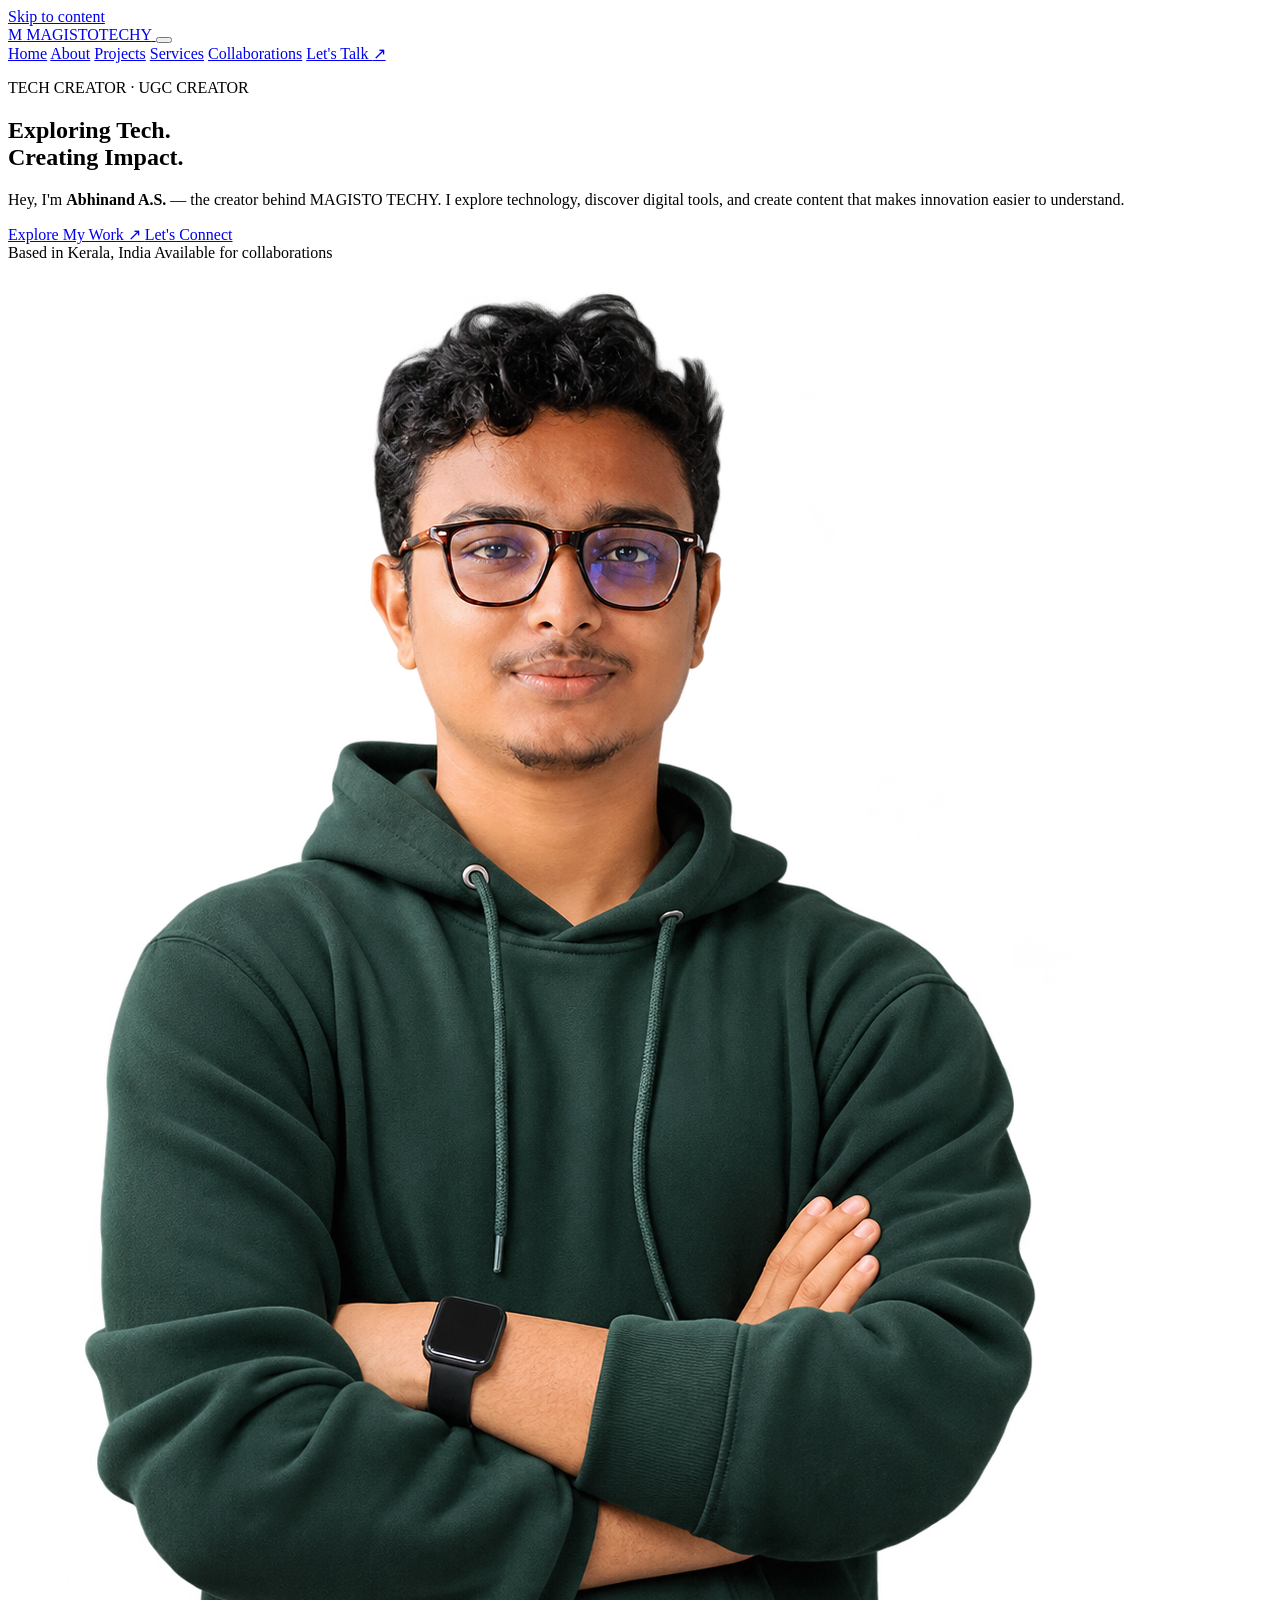
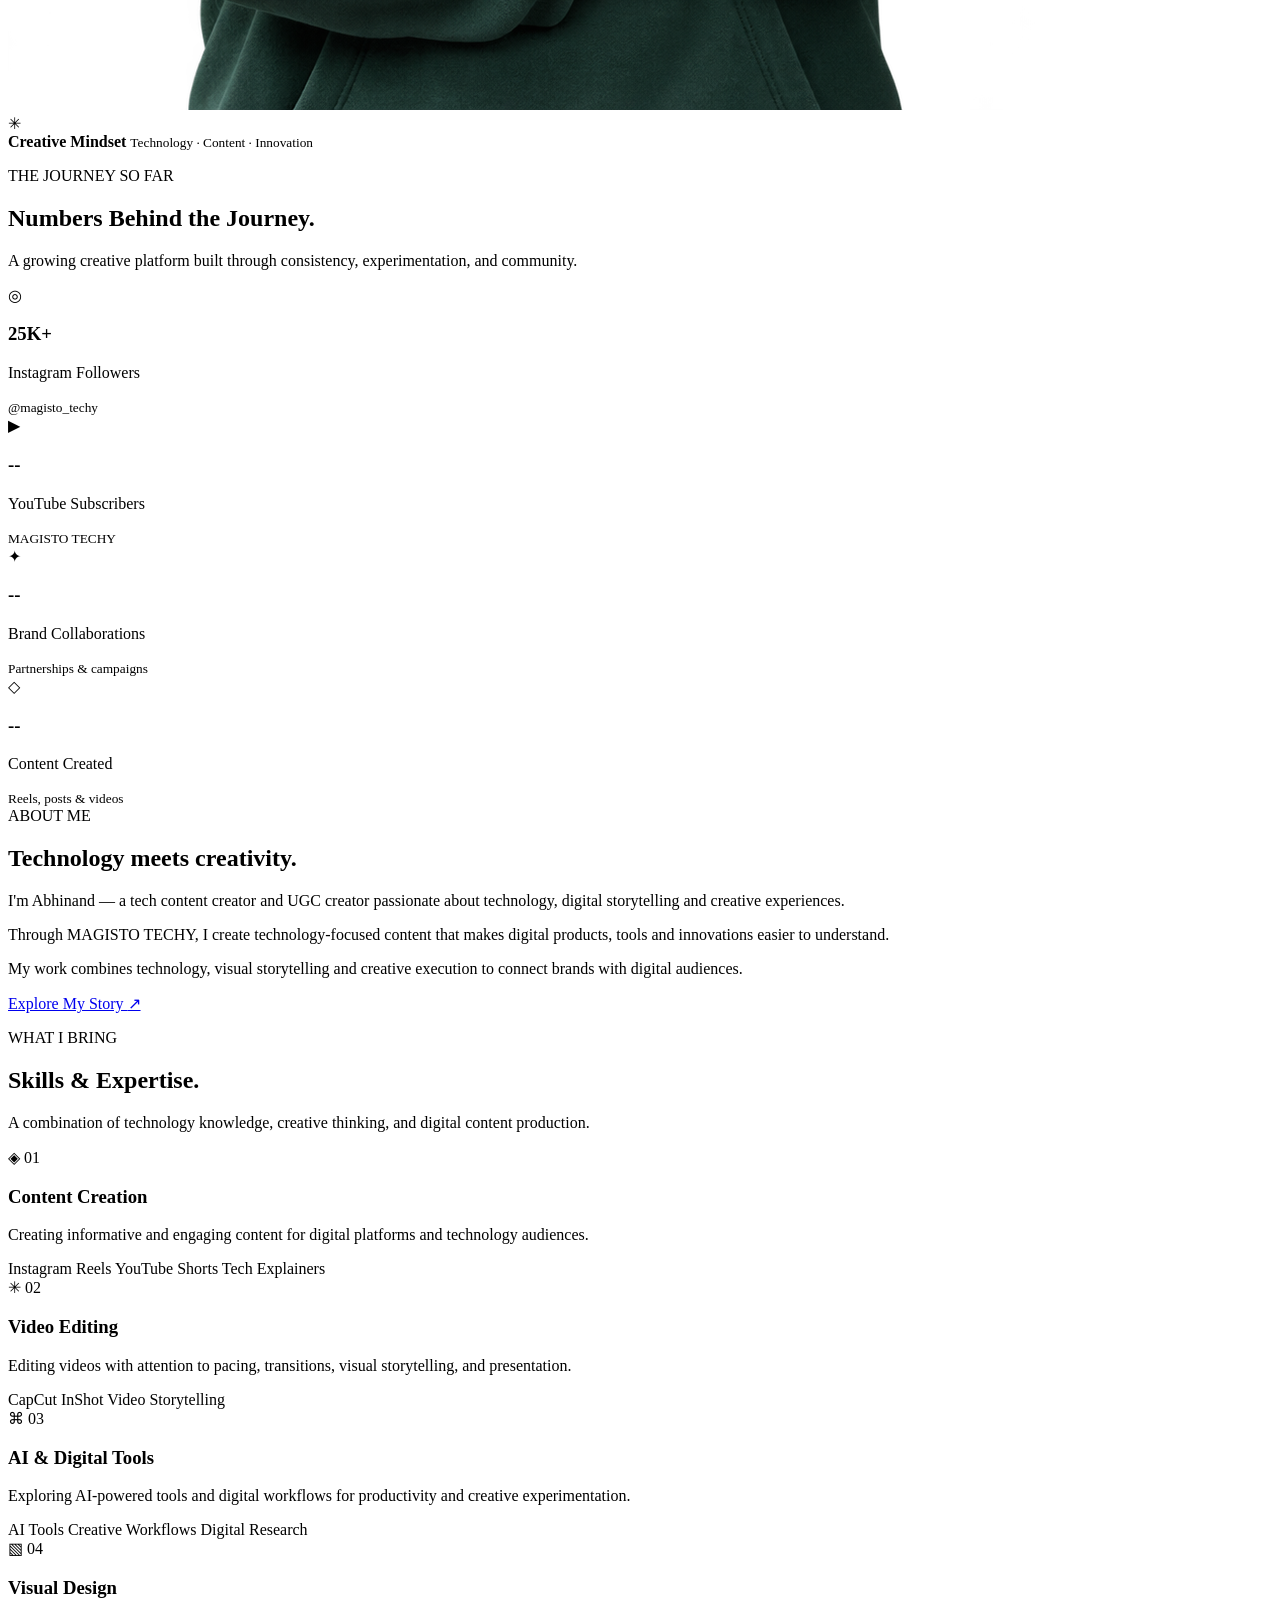
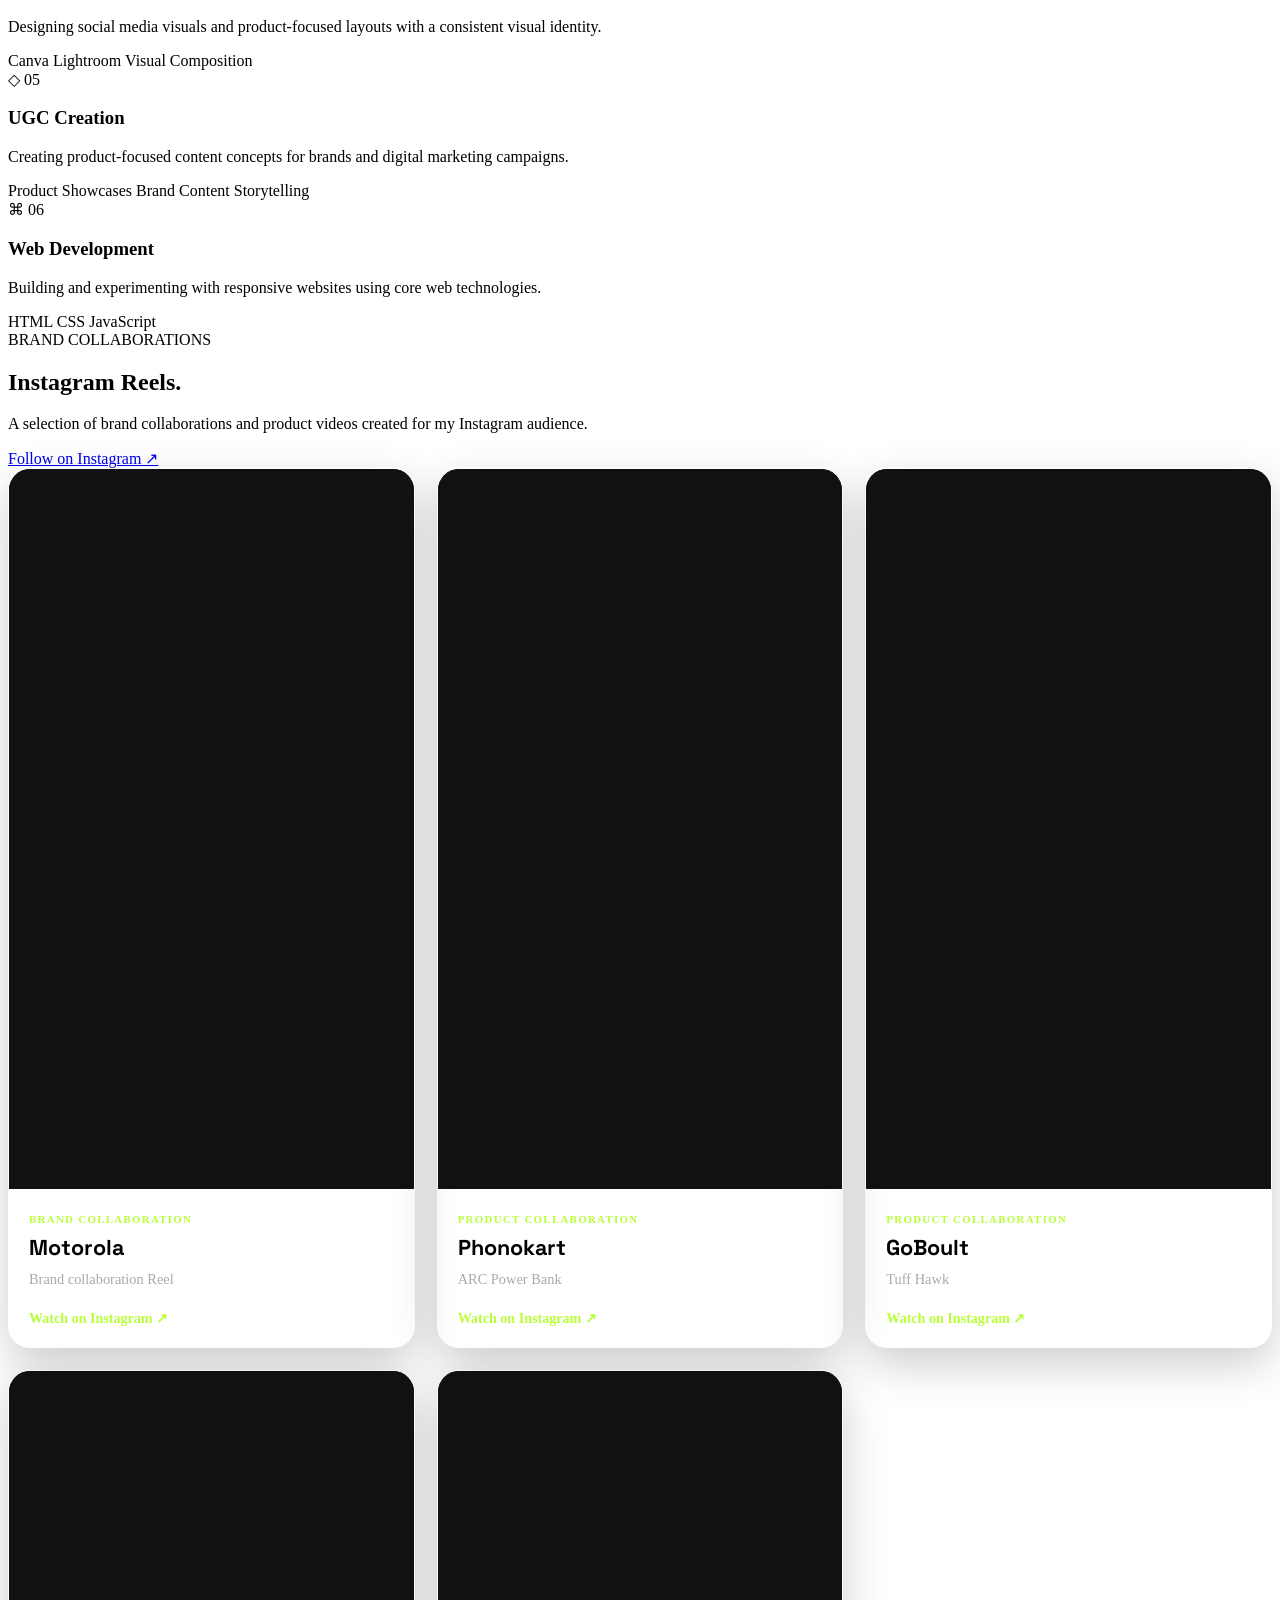
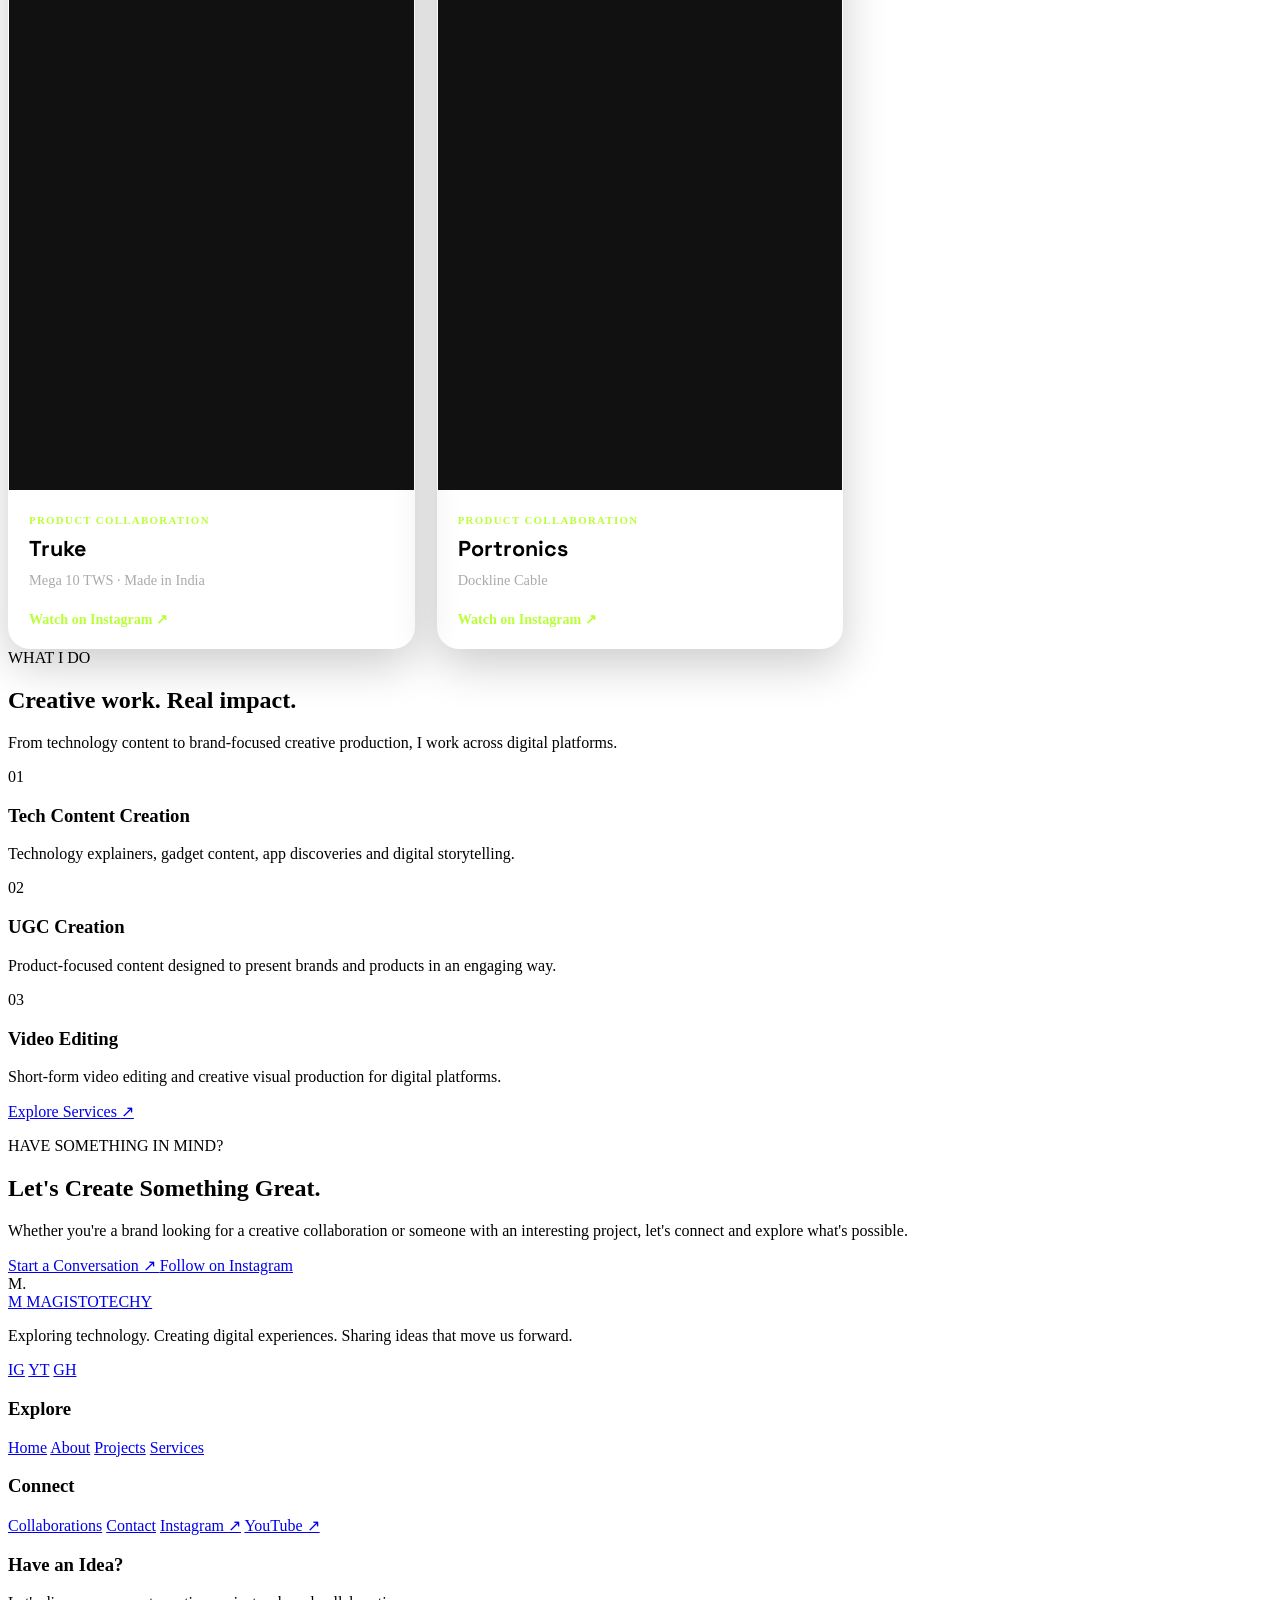
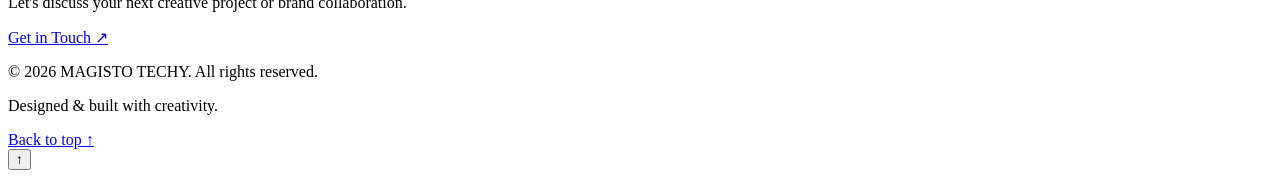
==== commit ae9a6a2a: "Update index.html" ====
--- a/index.html
+++ b/index.html
@@ -1,9 +1,3 @@
-
-<!--
-  FILE: index.html
-  PROJECT: PORTFOLIO-M V2.0
-  BRAND: MAGISTO TECHY
--->
 
 <!DOCTYPE html>
 <html lang="en">
@@ -11,27 +5,30 @@
     <meta charset="UTF-8">
     <meta name="viewport" content="width=device-width, initial-scale=1.0">
 
+    <!-- SEO -->
     <meta name="author" content="Abhinand A.S.">
-    <meta name="description" content="Explore the portfolio of Abhinand A.S. — Tech Content Creator, UGC Creator and Digital Creative from Kerala, India.">
+    <meta name="description" content="Abhinand A.S. — Tech Content Creator and UGC Creator from Kerala, India. Explore technology content, creative work and brand collaborations.">
     <meta name="theme-color" content="#080A0B">
 
-    <meta property="og:title" content="MAGISTO TECHY | Personal Portfolio">
-    <meta property="og:description" content="Technology, creativity and digital experiences by Abhinand A.S.">
+    <meta property="og:title" content="MAGISTO TECHY | Abhinand A.S.">
+    <meta property="og:description" content="Exploring technology. Creating impact.">
     <meta property="og:type" content="website">
 
     <title>MAGISTO TECHY | Abhinand A.S.</title>
 
-    <!-- GOOGLE FONTS -->
+    <!-- FONT CONNECTIONS -->
     <link rel="preconnect" href="https://fonts.googleapis.com">
     <link rel="preconnect" href="https://fonts.gstatic.com" crossorigin>
 
+    <!-- TYPOGRAPHY -->
     <link
         href="https://fonts.googleapis.com/css2?family=DM+Sans:wght@400;500;600;700&family=Space+Grotesk:wght@400;500;600;700&display=swap"
         rel="stylesheet"
     >
 
     <!-- MAIN STYLESHEET -->
-    <link rel="stylesheet" href="css/style.css">
+    <link rel="stylesheet" href="./css/style.css?v=3.0">
+
 </head>
 
 <body data-root="./">
@@ -41,15 +38,15 @@
         Skip to content
     </a>
 
-    <!-- NAVIGATION COMPONENT -->
+    <!-- NAVIGATION -->
     <div data-component="navbar"></div>
 
     <main id="main-content">
 
-        <!-- HERO COMPONENT -->
+        <!-- HERO -->
         <div data-component="hero"></div>
 
-        <!-- STATISTICS COMPONENT -->
+        <!-- STATISTICS -->
         <div data-component="statistics"></div>
 
         <!-- ABOUT PREVIEW -->
@@ -90,7 +87,7 @@
                             digital audiences.
                         </p>
 
-                        <a href="pages/about.html" class="btn btn-outline">
+                        <a href="./pages/about.html" class="btn btn-outline">
                             Explore My Story
                             <span aria-hidden="true">↗</span>
                         </a>
@@ -103,13 +100,13 @@
 
         </section>
 
-        <!-- SKILLS COMPONENT -->
+        <!-- SKILLS -->
         <div data-component="skills"></div>
 
-        <!-- PROJECTS COMPONENT -->
+        <!-- INSTAGRAM REEL SHOWCASE -->
         <div data-component="project-cards"></div>
 
-        <!-- SERVICES PREVIEW -->
+        <!-- SERVICES -->
         <section class="section services-preview" id="services">
 
             <div class="container">
@@ -175,7 +172,7 @@
 
                 <div class="section-action reveal">
 
-                    <a href="pages/services.html" class="btn btn-outline">
+                    <a href="./pages/services.html" class="btn btn-outline">
                         Explore Services
                         <span aria-hidden="true">↗</span>
                     </a>
@@ -186,12 +183,12 @@
 
         </section>
 
-        <!-- CONTACT COMPONENT -->
+        <!-- CONTACT -->
         <div data-component="contact-section"></div>
 
     </main>
 
-    <!-- FOOTER COMPONENT -->
+    <!-- FOOTER -->
     <div data-component="footer"></div>
 
     <!-- BACK TO TOP -->
@@ -204,15 +201,12 @@
         ↑
     </button>
 
-    <!--
-      SINGLE ENTRY POINT:
-      component-loader.js loads the HTML components first,
-      then loads navigation, animations, interactions and main
-      scripts sequentially.
-
-      Do not add those four scripts separately here.
+    <!-- COMPONENT LOADER
+         Loads shared components and required JavaScript.
+         Do not add navigation.js, animations.js,
+         interactions.js or main.js separately here.
     -->
-    <script src="js/component-loader.js" defer></script>
+    <script src="./js/component-loader.js?v=3.0" defer></script>
 
 </body>
 </html>
--- a/css/style.css
+++ b/css/style.css
@@ -1,362 +1,126 @@
 
 /* =========================================================
-   13. RESPONSIVE LAYOUT + MOBILE NAVIGATION
+   INSTAGRAM REELS SHOWCASE
+   Simple • Responsive • Liquid Glass
    ========================================================= */
 
-/* Prevent grid and flex children from causing overflow */
-.container,
-.hero-grid,
-.hero-content,
-.hero-visual,
-.navbar,
-.nav-menu,
-.footer-main,
-.projects-grid,
-.skills-grid,
-.statistics-grid {
-  min-width: 0;
+.reels-grid {
+  display: grid;
+  grid-template-columns: repeat(3, minmax(0, 1fr));
+  gap: 22px;
+  align-items: start;
 }
 
-/* TABLET AND MOBILE NAVIGATION */
-@media (max-width: 899px) {
+.reel-card {
+  min-width: 0;
+  overflow: hidden;
+  border: 1px solid var(--ui-border, rgba(255,255,255,.09));
+  border-radius: 22px;
+  background: rgba(255,255,255,.035);
+  box-shadow: 0 16px 45px rgba(0,0,0,.2);
+  transition: transform 300ms ease, border-color 300ms ease;
+}
 
-  .navbar {
-    min-height: 72px;
-  }
+.reel-card:hover {
+  transform: translateY(-6px);
+  border-color: var(--color-primary, #b8ff38);
+}
 
-  .menu-toggle {
-    display: flex;
-    flex-shrink: 0;
-    position: relative;
-    z-index: 1002;
-  }
+.reel-video {
+  position: relative;
+  width: 100%;
+  aspect-ratio: 9 / 16;
+  overflow: hidden;
+  background: #111;
+}
 
-  .nav-menu {
-    position: absolute;
-    top: calc(100% + 1px);
-    left: 0;
-    right: 0;
-    z-index: 1001;
+.reel-video iframe {
+  position: absolute;
+  inset: 0;
+  display: block;
+  width: 100%;
+  height: 100%;
+  border: 0;
+  background: #111;
+}
 
-    display: flex;
-    flex-direction: column;
-    align-items: stretch;
-    gap: 0;
+.reel-info {
+  padding: 20px;
+}
 
-    padding: 12px;
-    border: 1px solid var(--color-border);
-    border-radius: 0 0 18px 18px;
+.reel-label {
+  display: inline-block;
+  margin-bottom: 10px;
+  color: var(--color-primary, #b8ff38);
+  font-size: .68rem;
+  font-weight: 700;
+  letter-spacing: .12em;
+}
 
-    background: rgba(8, 10, 11, .98);
-    backdrop-filter: blur(18px);
-    -webkit-backdrop-filter: blur(18px);
+.reel-info h3 {
+  margin: 0 0 7px;
+  font-family: "Space Grotesk", sans-serif;
+  font-size: 1.35rem;
+  line-height: 1.2;
+}
 
-    opacity: 0;
-    visibility: hidden;
-    pointer-events: none;
-    transform: translateY(-10px);
+.reel-info p {
+  margin: 0 0 18px;
+  color: var(--color-text-secondary, #aaa);
+  font-size: .9rem;
+  line-height: 1.6;
+}
 
-    transition:
-      opacity .25s ease,
-      visibility .25s ease,
-      transform .25s ease;
-  }
+.reel-info a {
+  display: inline-flex;
+  align-items: center;
+  gap: 7px;
+  color: var(--color-primary, #b8ff38);
+  font-size: .88rem;
+  font-weight: 700;
+  text-decoration: none;
+  transition: gap 200ms ease;
+}
 
-  .nav-menu.is-open {
-    opacity: 1;
-    visibility: visible;
-    pointer-events: auto;
-    transform: translateY(0);
-  }
+.reel-info a:hover {
+  gap: 12px;
+}
 
-  .nav-menu .nav-link {
-    display: block;
-    width: 100%;
-    padding: 13px 14px;
-    border-radius: 9px;
-    font-size: .95rem;
-  }
+/* TABLET */
 
-  .nav-menu .nav-link:hover {
-    background: var(--color-primary-soft);
-  }
-
-  .nav-menu .nav-contact {
-    justify-content: center;
-    margin-top: 9px;
-    padding: 12px 16px;
-  }
-
-  /* Tablet hero */
-  .hero-grid {
-    grid-template-columns: minmax(0, 1fr) minmax(240px, .8fr);
-    gap: 30px;
-  }
-
-  .hero-content h1 {
-    font-size: clamp(2.8rem, 6vw, 4.5rem);
-  }
-
-  .statistics-grid {
+@media (max-width: 950px) {
+  .reels-grid {
     grid-template-columns: repeat(2, minmax(0, 1fr));
-  }
-
-  .skills-grid,
-  .services-preview-grid,
-  .journey-grid {
-    grid-template-columns: repeat(2, minmax(0, 1fr));
-  }
-
-  .footer-main {
-    grid-template-columns: repeat(2, minmax(0, 1fr));
-    gap: 30px;
+    gap: 18px;
   }
 }
 
 /* MOBILE */
-@media (max-width: 640px) {
 
-  html {
-    scroll-padding-top: 75px;
+@media (max-width: 600px) {
+  .reels-grid {
+    grid-template-columns: minmax(0, 1fr);
+    gap: 20px;
   }
 
-  .container,
-  .container-wide,
-  .container-narrow {
-    width: min(calc(100% - 32px), var(--container-max));
+  .reel-card {
+    border-radius: 18px;
   }
 
-  .section,
-  .section-padding {
-    padding-block: 64px;
+  .reel-info {
+    padding: 17px;
   }
 
-  .site-header {
-    backdrop-filter: blur(14px);
-    -webkit-backdrop-filter: blur(14px);
-  }
-
-  .navbar {
-    min-height: 68px;
-    gap: 12px;
-  }
-
-  .brand-mark {
-    width: 33px;
-    height: 33px;
-  }
-
-  .brand-name {
-    font-size: .9rem;
-  }
-
-  /* Single-column hero */
-  .hero-section {
-    min-height: auto;
-    padding-block: 65px 55px;
-  }
-
-  .hero-grid {
-    grid-template-columns: minmax(0, 1fr);
-    gap: 42px;
-  }
-
-  .hero-content {
-    max-width: 100%;
-  }
-
-  .hero-content h1 {
-    margin: 15px 0 18px;
-    font-size: clamp(2.7rem, 12vw, 4.2rem);
-    line-height: 1.04;
-  }
-
-  .hero-description {
-    font-size: 1rem;
-    line-height: 1.75;
-  }
-
-  .hero-actions {
-    gap: 10px;
-    margin-top: 24px;
-  }
-
-  .hero-actions .btn {
-    flex: 1 1 145px;
-    justify-content: center;
-    text-align: center;
-  }
-
-  .hero-meta {
-    flex-wrap: wrap;
-    gap: 8px;
-    font-size: .78rem;
-  }
-
-  .hero-visual {
-    width: min(100%, 430px);
-    margin-inline: auto;
-  }
-
-  .hero-image-frame {
-    width: 100%;
-  }
-
-  .hero-floating-card {
-    right: 0;
-    bottom: 18px;
-    max-width: calc(100% - 20px);
-  }
-
-  /* Mobile grids */
-  .projects-grid,
-  .about-profile-grid,
-  .two-column {
-    grid-template-columns: minmax(0, 1fr);
-    gap: 22px;
-  }
-
-  .skills-grid,
-  .services-preview-grid,
-  .journey-grid {
-    grid-template-columns: minmax(0, 1fr);
-  }
-
-  .statistics-grid {
-    grid-template-columns: repeat(2, minmax(0, 1fr));
-    gap: 10px;
-  }
-
-  .stat-card {
-    padding: 19px 14px;
-  }
-
-  .stat-number {
-    font-size: clamp(1.8rem, 8vw, 2.5rem);
-  }
-
-  .skill-card,
-  .service-card,
-  .journey-card {
-    padding: 21px;
-  }
-
-  .projects-heading {
-    align-items: flex-start;
-    flex-direction: column;
-    gap: 12px;
-  }
-
-  .project-info,
-  .project-content {
-    padding: 18px;
-  }
-
-  .section-heading {
-    margin-bottom: 27px;
-  }
-
-  .section-heading h2 {
-    font-size: clamp(2rem, 9vw, 3rem);
-  }
-
-  .page-hero {
-    padding-block: 75px 42px;
-  }
-
-  .page-hero .section-heading p {
-    font-size: 1rem;
-  }
-
-  .about-profile-image {
-    max-width: 420px;
-    margin-inline: auto;
-  }
-
-  .cta-card {
-    padding: 30px 20px;
-    border-radius: 20px;
-  }
-
-  /* Mobile footer */
-  .site-footer {
-    padding-top: 48px;
-  }
-
-  .footer-main {
-    grid-template-columns: repeat(2, minmax(0, 1fr));
-    gap: 28px 18px;
-    padding-bottom: 32px;
-  }
-
-  .footer-brand {
-    grid-column: 1 / -1;
-  }
-
-  .footer-bottom {
-    align-items: flex-start;
-    flex-direction: column;
-  }
-
-  [data-back-to-top] {
-    right: 15px;
-    bottom: 15px;
-    width: 42px;
-    height: 42px;
+  .reel-info h3 {
+    font-size: 1.2rem;
   }
 }
 
-/* SMALL PHONES */
-@media (max-width: 380px) {
+/* ACCESSIBILITY */
 
-  .container,
-  .container-wide,
-  .container-narrow {
-    width: calc(100% - 26px);
-  }
-
-  .brand-name {
-    font-size: .82rem;
-  }
-
-  .hero-content h1 {
-    font-size: 2.55rem;
-  }
-
-  .hero-actions {
-    flex-direction: column;
-  }
-
-  .hero-actions .btn {
-    width: 100%;
-  }
-
-  .statistics-grid {
-    gap: 8px;
-  }
-
-  .stat-card {
-    padding: 16px 11px;
-  }
-
-  .footer-main {
-    gap: 24px 12px;
+@media (prefers-reduced-motion: reduce) {
+  .reel-card,
+  .reel-info a {
+    transition: none;
   }
 }
-
-/* ACCESSIBILITY: REDUCE MOTION */
-@media (prefers-reduced-motion: reduce) {
-
-  html {
-    scroll-behavior: auto;
-  }
-
-  *,
-  *::before,
-  *::after {
-    animation-duration: .01ms !important;
-    animation-iteration-count: 1 !important;
-    transition-duration: .01ms !important;
-    scroll-behavior: auto !important;
-  }
-}
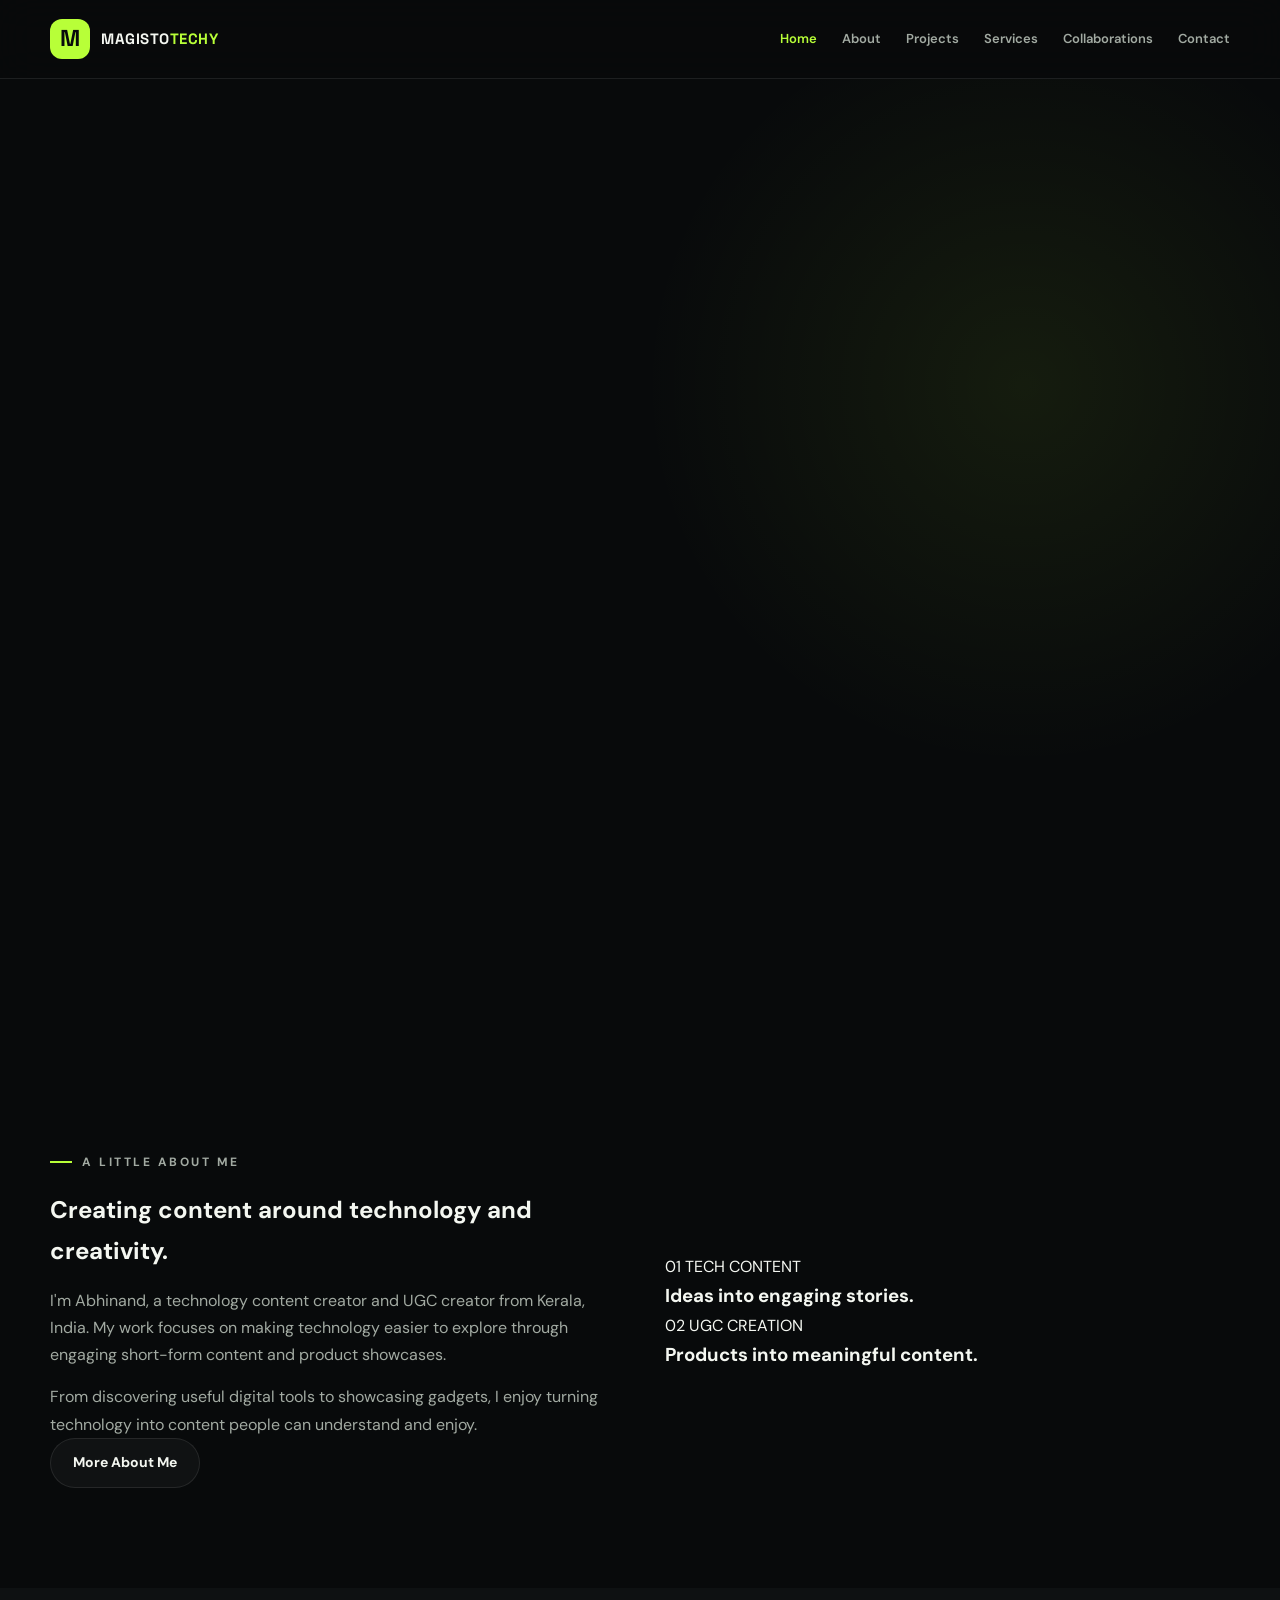
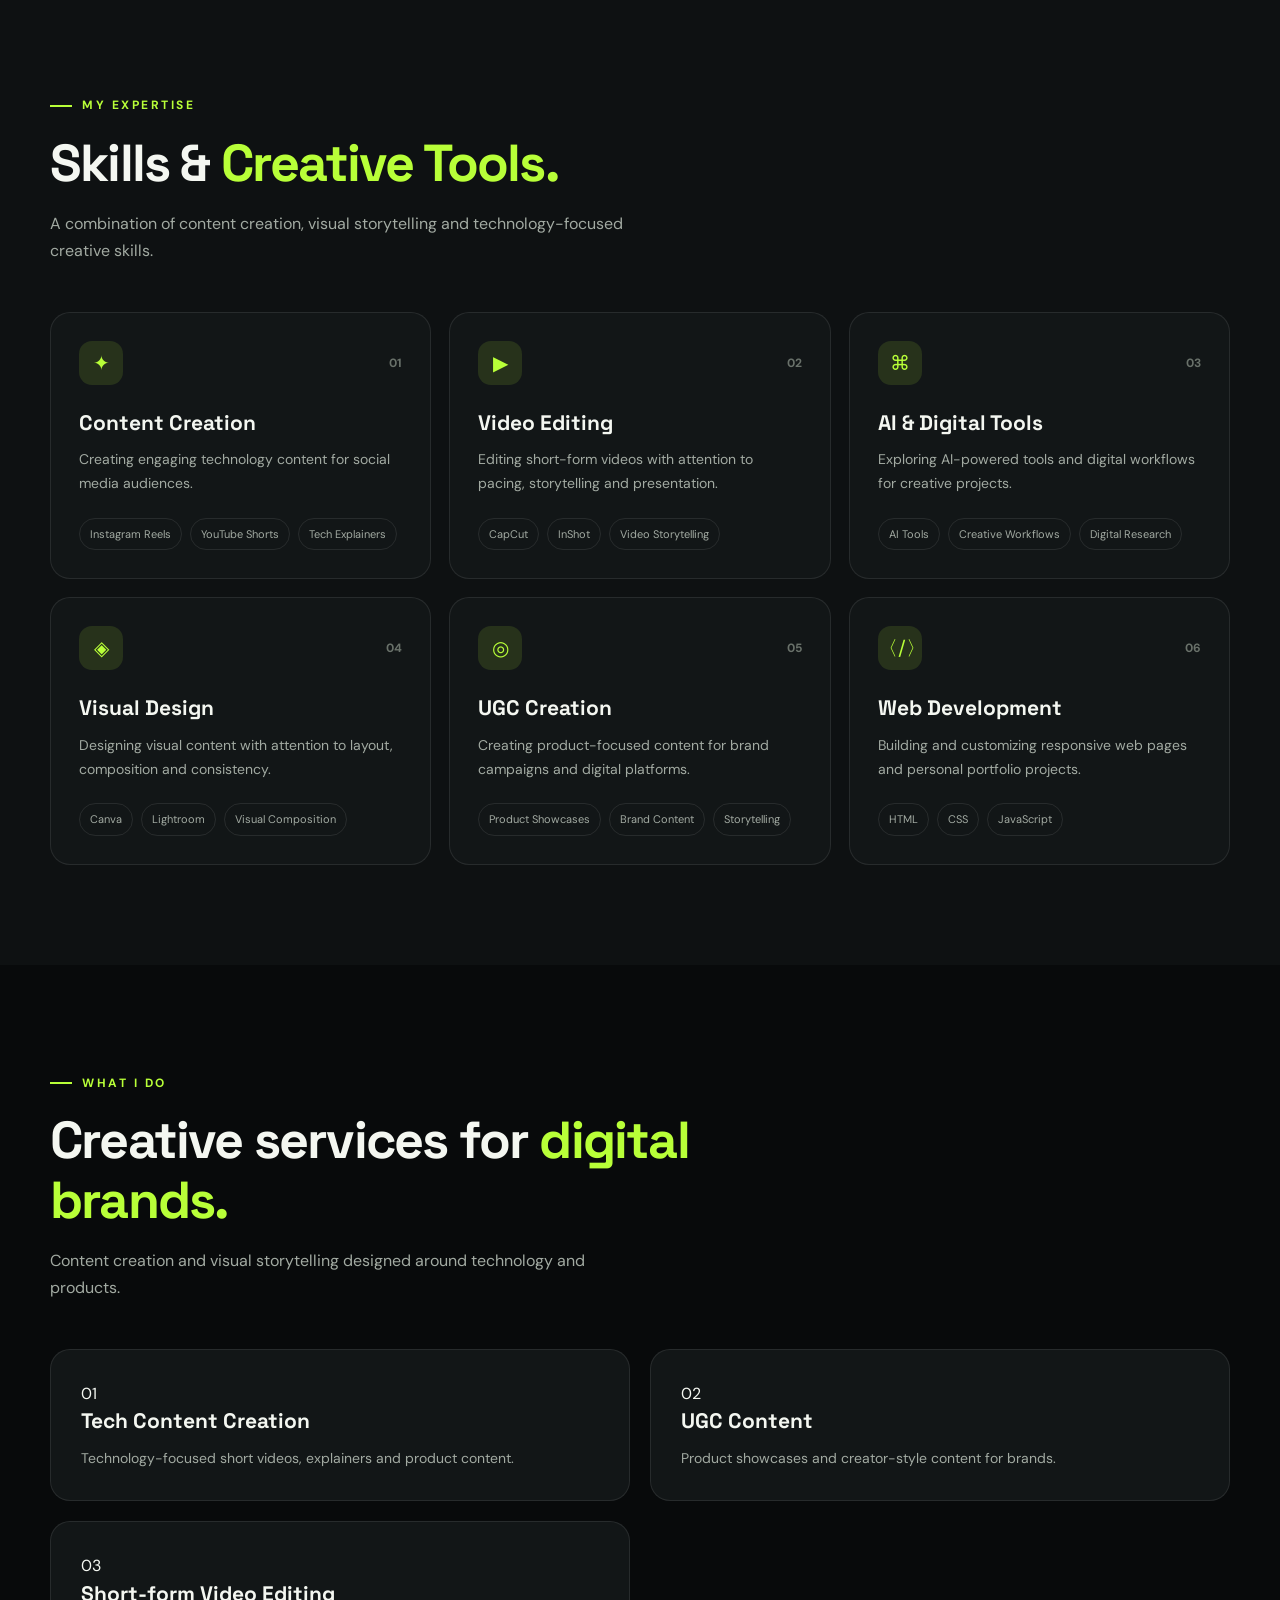
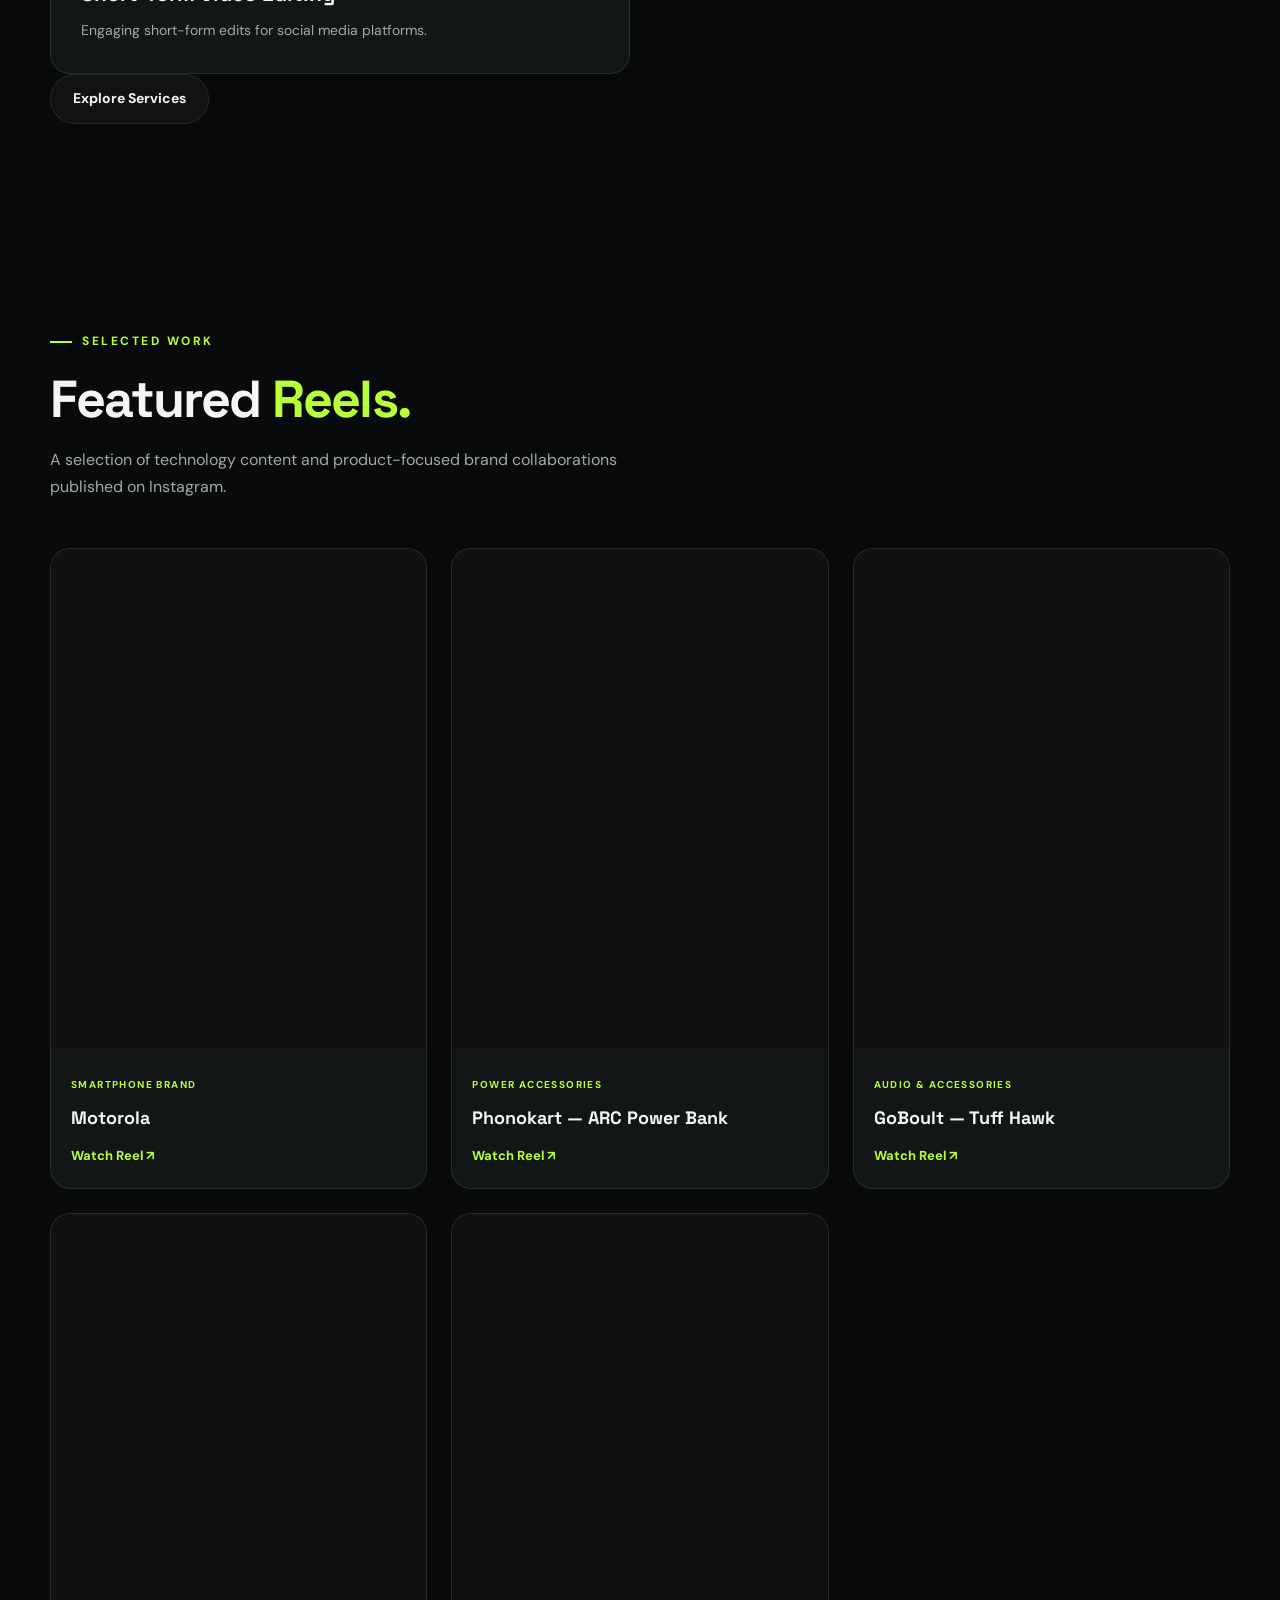
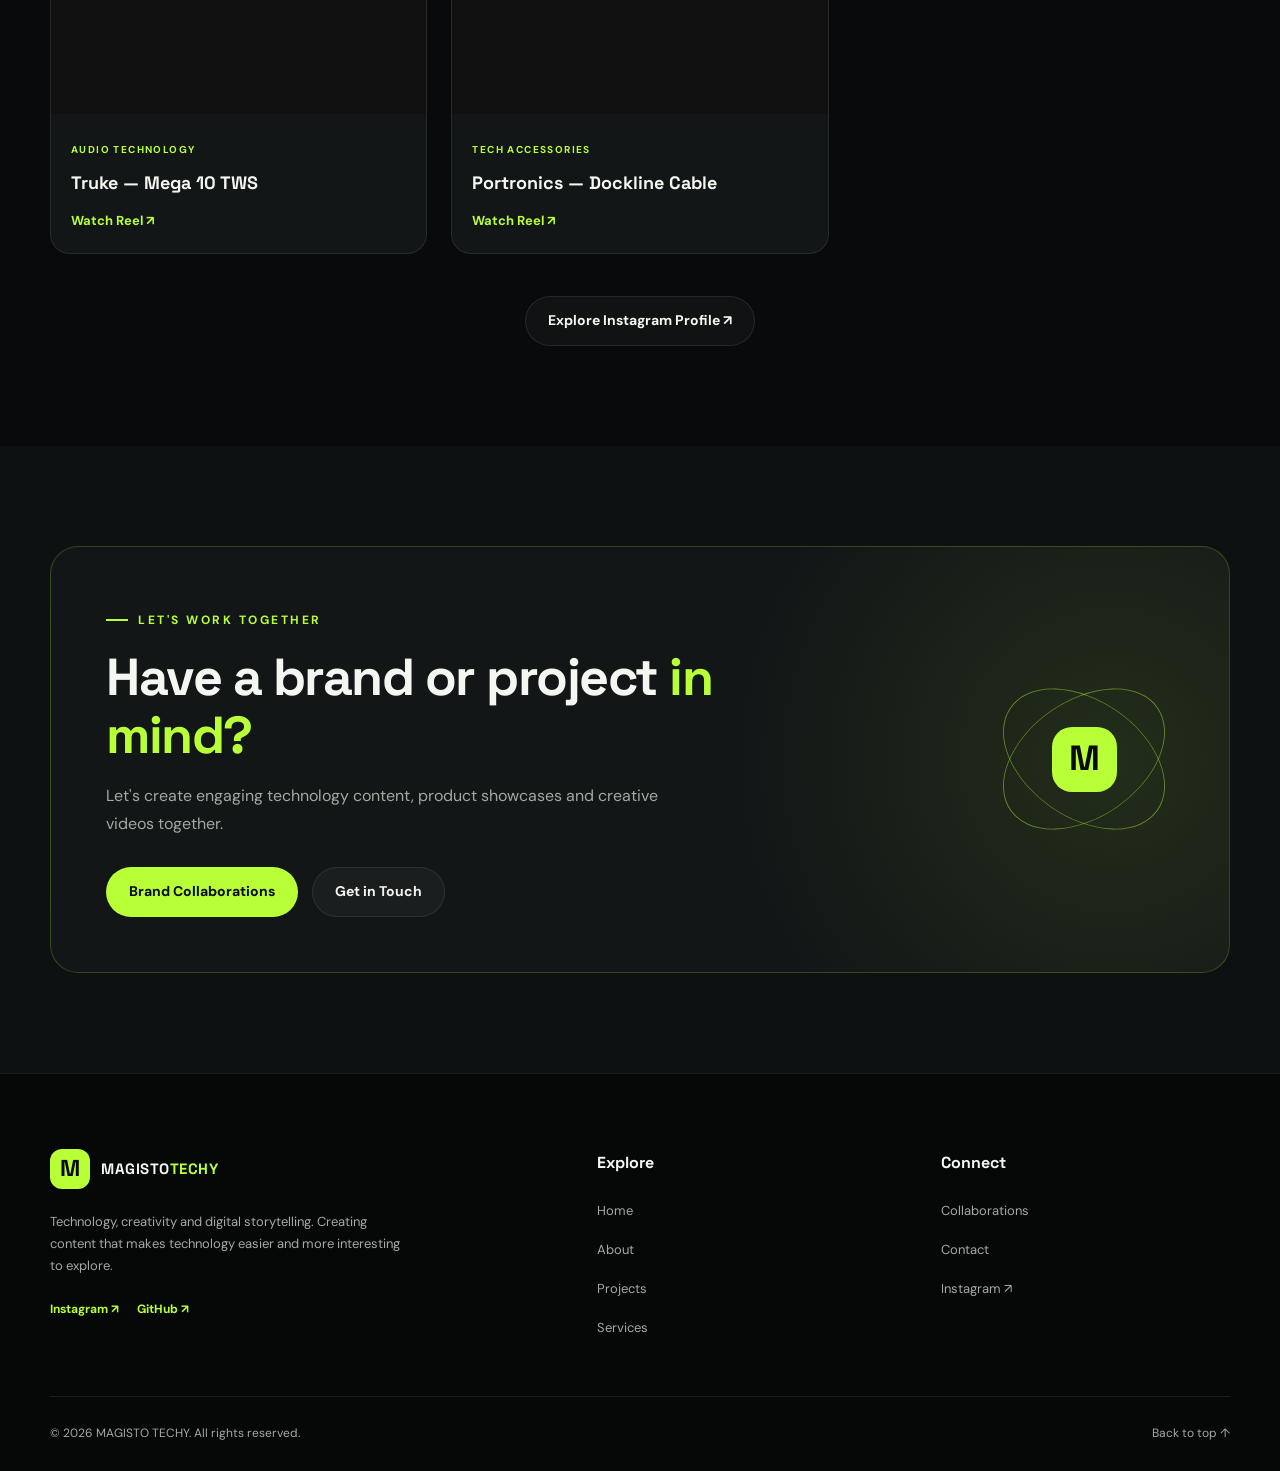
==== commit c299cb8d: "Update index.html" ====
--- a/index.html
+++ b/index.html
@@ -2,211 +2,201 @@
 <!DOCTYPE html>
 <html lang="en">
 <head>
-    <meta charset="UTF-8">
-    <meta name="viewport" content="width=device-width, initial-scale=1.0">
-
-    <!-- SEO -->
-    <meta name="author" content="Abhinand A.S.">
-    <meta name="description" content="Abhinand A.S. — Tech Content Creator and UGC Creator from Kerala, India. Explore technology content, creative work and brand collaborations.">
-    <meta name="theme-color" content="#080A0B">
-
-    <meta property="og:title" content="MAGISTO TECHY | Abhinand A.S.">
-    <meta property="og:description" content="Exploring technology. Creating impact.">
-    <meta property="og:type" content="website">
-
-    <title>MAGISTO TECHY | Abhinand A.S.</title>
-
-    <!-- FONT CONNECTIONS -->
-    <link rel="preconnect" href="https://fonts.googleapis.com">
-    <link rel="preconnect" href="https://fonts.gstatic.com" crossorigin>
-
-    <!-- TYPOGRAPHY -->
-    <link
-        href="https://fonts.googleapis.com/css2?family=DM+Sans:wght@400;500;600;700&family=Space+Grotesk:wght@400;500;600;700&display=swap"
-        rel="stylesheet"
-    >
-
-    <!-- MAIN STYLESHEET -->
-    <link rel="stylesheet" href="./css/style.css?v=3.0">
-
+  <meta charset="UTF-8">
+
+  <meta
+    name="viewport"
+    content="width=device-width, initial-scale=1.0"
+  >
+
+  <meta
+    name="description"
+    content="Abhinand — technology content creator and UGC creator from Kerala, India. Explore tech content, product showcases and brand collaborations."
+  >
+
+  <meta name="author" content="Abhinand">
+
+  <meta name="theme-color" content="#080a0b">
+
+  <meta
+    property="og:title"
+    content="Abhinand | MAGISTO TECHY"
+  >
+
+  <meta
+    property="og:description"
+    content="Technology, creativity and content creation."
+  >
+
+  <meta property="og:type" content="website">
+
+  <title>Abhinand | Tech Content Creator & UGC Creator</title>
+
+  <!-- Google Fonts -->
+  <link rel="preconnect" href="https://fonts.googleapis.com">
+  <link rel="preconnect" href="https://fonts.gstatic.com" crossorigin>
+
+  <link
+    href="https://fonts.googleapis.com/css2?family=DM+Sans:wght@400;500;600;700;800&family=Space+Grotesk:wght@400;500;600;700&display=swap"
+    rel="stylesheet"
+  >
+
+  <!-- Main Stylesheet -->
+  <link rel="stylesheet" href="./css/style.css?v=5.0">
 </head>
 
 <body data-root="./">
 
-    <!-- ACCESSIBILITY -->
-    <a href="#main-content" class="skip-link">
-        Skip to content
-    </a>
-
-    <!-- NAVIGATION -->
-    <div data-component="navbar"></div>
-
-    <main id="main-content">
-
-        <!-- HERO -->
-        <div data-component="hero"></div>
-
-        <!-- STATISTICS -->
-        <div data-component="statistics"></div>
-
-        <!-- ABOUT PREVIEW -->
-        <section class="section about-preview" id="about">
-
-            <div class="container">
-
-                <div class="section-heading reveal">
-
-                    <span class="eyebrow">ABOUT ME</span>
-
-                    <h2>
-                        Technology meets
-                        <span class="text-gradient">creativity.</span>
-                    </h2>
-
-                    <p>
-                        I'm Abhinand — a tech content creator and UGC creator
-                        passionate about technology, digital storytelling
-                        and creative experiences.
-                    </p>
-
-                </div>
-
-                <div class="about-preview-content reveal">
-
-                    <div class="about-preview-text">
-
-                        <p>
-                            Through MAGISTO TECHY, I create technology-focused
-                            content that makes digital products, tools and
-                            innovations easier to understand.
-                        </p>
-
-                        <p>
-                            My work combines technology, visual storytelling
-                            and creative execution to connect brands with
-                            digital audiences.
-                        </p>
-
-                        <a href="./pages/about.html" class="btn btn-outline">
-                            Explore My Story
-                            <span aria-hidden="true">↗</span>
-                        </a>
-
-                    </div>
-
-                </div>
-
-            </div>
-
-        </section>
-
-        <!-- SKILLS -->
-        <div data-component="skills"></div>
-
-        <!-- INSTAGRAM REEL SHOWCASE -->
-        <div data-component="project-cards"></div>
-
-        <!-- SERVICES -->
-        <section class="section services-preview" id="services">
-
-            <div class="container">
-
-                <div class="section-heading reveal">
-
-                    <span class="eyebrow">WHAT I DO</span>
-
-                    <h2>
-                        Creative work.
-                        <span class="text-gradient">Real impact.</span>
-                    </h2>
-
-                    <p>
-                        From technology content to brand-focused creative
-                        production, I work across digital platforms.
-                    </p>
-
-                </div>
-
-                <div class="services-preview-grid">
-
-                    <article class="service-card reveal">
-
-                        <span class="service-number">01</span>
-
-                        <h3>Tech Content Creation</h3>
-
-                        <p>
-                            Technology explainers, gadget content,
-                            app discoveries and digital storytelling.
-                        </p>
-
-                    </article>
-
-                    <article class="service-card reveal">
-
-                        <span class="service-number">02</span>
-
-                        <h3>UGC Creation</h3>
-
-                        <p>
-                            Product-focused content designed to present
-                            brands and products in an engaging way.
-                        </p>
-
-                    </article>
-
-                    <article class="service-card reveal">
-
-                        <span class="service-number">03</span>
-
-                        <h3>Video Editing</h3>
-
-                        <p>
-                            Short-form video editing and creative
-                            visual production for digital platforms.
-                        </p>
-
-                    </article>
-
-                </div>
-
-                <div class="section-action reveal">
-
-                    <a href="./pages/services.html" class="btn btn-outline">
-                        Explore Services
-                        <span aria-hidden="true">↗</span>
-                    </a>
-
-                </div>
-
-            </div>
-
-        </section>
-
-        <!-- CONTACT -->
-        <div data-component="contact-section"></div>
-
-    </main>
-
-    <!-- FOOTER -->
-    <div data-component="footer"></div>
-
-    <!-- BACK TO TOP -->
-    <button
-        class="back-to-top"
-        type="button"
-        data-back-to-top
-        aria-label="Back to top"
-    >
-        ↑
-    </button>
-
-    <!-- COMPONENT LOADER
-         Loads shared components and required JavaScript.
-         Do not add navigation.js, animations.js,
-         interactions.js or main.js separately here.
-    -->
-    <script src="./js/component-loader.js?v=3.0" defer></script>
+  <!-- Accessibility -->
+  <a class="skip-link" href="#main-content">
+    Skip to content
+  </a>
+
+  <!-- Navigation -->
+  <div data-component="navbar"></div>
+
+  <main id="main-content">
+
+    <!-- Hero Section -->
+    <div data-component="hero"></div>
+
+    <!-- Statistics -->
+    <div data-component="statistics"></div>
+
+    <!-- About Preview -->
+    <section class="section about-preview">
+      <div class="container two-column">
+
+        <div class="about-profile-content reveal">
+          <p class="section-eyebrow">A LITTLE ABOUT ME</p>
+
+          <h2>
+            Creating content around
+            <span>technology and creativity.</span>
+          </h2>
+
+          <p>
+            I'm Abhinand, a technology content creator and
+            UGC creator from Kerala, India. My work focuses
+            on making technology easier to explore through
+            engaging short-form content and product showcases.
+          </p>
+
+          <p>
+            From discovering useful digital tools to
+            showcasing gadgets, I enjoy turning technology
+            into content people can understand and enjoy.
+          </p>
+
+          <a href="pages/about.html" class="btn btn-secondary">
+            More About Me
+          </a>
+        </div>
+
+        <div class="about-preview-decoration reveal">
+          <div class="about-preview-card">
+            <span class="about-preview-number">01</span>
+            <span class="about-preview-label">TECH CONTENT</span>
+            <h3>Ideas into engaging stories.</h3>
+          </div>
+
+          <div class="about-preview-card">
+            <span class="about-preview-number">02</span>
+            <span class="about-preview-label">UGC CREATION</span>
+            <h3>Products into meaningful content.</h3>
+          </div>
+        </div>
+
+      </div>
+    </section>
+
+    <!-- Skills -->
+    <div data-component="skills"></div>
+
+    <!-- Services Preview -->
+    <section class="section services-preview">
+      <div class="container">
+
+        <div class="section-heading reveal">
+          <p class="section-eyebrow">WHAT I DO</p>
+
+          <h2>
+            Creative services for
+            <span>digital brands.</span>
+          </h2>
+
+          <p>
+            Content creation and visual storytelling
+            designed around technology and products.
+          </p>
+        </div>
+
+        <div class="services-grid">
+
+          <article class="service-card reveal">
+            <span class="service-index">01</span>
+            <h3>Tech Content Creation</h3>
+            <p>
+              Technology-focused short videos,
+              explainers and product content.
+            </p>
+          </article>
+
+          <article class="service-card reveal">
+            <span class="service-index">02</span>
+            <h3>UGC Content</h3>
+            <p>
+              Product showcases and creator-style
+              content for brands.
+            </p>
+          </article>
+
+          <article class="service-card reveal">
+            <span class="service-index">03</span>
+            <h3>Short-form Video Editing</h3>
+            <p>
+              Engaging short-form edits for
+              social media platforms.
+            </p>
+          </article>
+
+        </div>
+
+        <div class="section-footer reveal">
+          <a href="pages/services.html" class="btn btn-secondary">
+            Explore Services
+          </a>
+        </div>
+
+      </div>
+    </section>
+
+    <!-- Actual Instagram Reels -->
+    <div data-component="project-cards"></div>
+
+    <!-- Contact Call To Action -->
+    <div data-component="contact-section"></div>
+
+  </main>
+
+  <!-- Footer -->
+  <div data-component="footer"></div>
+
+  <!-- Back To Top -->
+  <button
+    class="back-to-top"
+    type="button"
+    data-back-to-top
+    aria-label="Back to top"
+  >
+    ↑
+  </button>
+
+  <!-- Component Loader -->
+  <script
+    src="./js/component-loader.js?v=5.0"
+    defer
+  ></script>
 
 </body>
 </html>
--- a/css/style.css
+++ b/css/style.css
@@ -1,126 +1,1124 @@
 
 /* =========================================================
-   INSTAGRAM REELS SHOWCASE
-   Simple • Responsive • Liquid Glass
+   PORTFOLIO-M — MASTER STYLESHEET
+   Version: 5.0
+   Responsive design: Mobile / Tablet / Desktop
    ========================================================= */
 
+/* 01. DESIGN TOKENS
+========================================================= */
+
+:root {
+    --bg: #080a0b;
+    --bg-soft: #0e1112;
+    --surface: #121617;
+    --surface-light: #191f20;
+
+    --accent: #b8ff38;
+    --accent-soft: rgba(184, 255, 56, 0.12);
+
+    --text: #f4f7f1;
+    --text-muted: #a2aaa2;
+    --border: rgba(255, 255, 255, 0.09);
+
+    --font-heading: "Space Grotesk", sans-serif;
+    --font-body: "DM Sans", sans-serif;
+
+    --container: 1180px;
+
+    --radius-sm: 12px;
+    --radius-md: 20px;
+    --radius-lg: 28px;
+
+    --transition: 0.3s ease;
+}
+
+
+/* 02. RESET & BASE
+========================================================= */
+
+* {
+    box-sizing: border-box;
+    margin: 0;
+    padding: 0;
+}
+
+html {
+    scroll-behavior: smooth;
+    scroll-padding-top: 90px;
+}
+
+body {
+    min-width: 320px;
+    background: var(--bg);
+    color: var(--text);
+    font-family: var(--font-body);
+    font-size: 16px;
+    line-height: 1.7;
+    overflow-x: hidden;
+}
+
+body,
+button,
+input,
+textarea {
+    font-family: var(--font-body);
+}
+
+img,
+video,
+iframe {
+    max-width: 100%;
+}
+
+img {
+    display: block;
+    height: auto;
+}
+
+a {
+    color: inherit;
+    text-decoration: none;
+}
+
+button {
+    color: inherit;
+}
+
+ul {
+    list-style: none;
+}
+
+button,
+a {
+    -webkit-tap-highlight-color: transparent;
+}
+
+::selection {
+    background: var(--accent);
+    color: #080a0b;
+}
+
+
+/* 03. GLOBAL LAYOUT
+========================================================= */
+
+.container {
+    width: min(
+        var(--container),
+        calc(100% - 48px)
+    );
+    margin-inline: auto;
+}
+
+.section {
+    padding-block: 100px;
+}
+
+.section-padding {
+    padding-block: 100px;
+}
+
+.text-accent,
+.section-heading h2 span,
+.page-hero h1 span,
+.hero-content h1 span,
+.cta-card h2 span {
+    color: var(--accent);
+}
+
+.section-eyebrow {
+    display: inline-flex;
+    align-items: center;
+    gap: 10px;
+    margin-bottom: 18px;
+    color: var(--accent);
+    font-size: 12px;
+    font-weight: 700;
+    letter-spacing: 2.5px;
+    text-transform: uppercase;
+}
+
+.section-eyebrow::before {
+    content: "";
+    width: 22px;
+    height: 2px;
+    background: var(--accent);
+}
+
+.section-heading {
+    max-width: 700px;
+    margin-bottom: 48px;
+}
+
+.section-heading h2 {
+    font-family: var(--font-heading);
+    font-size: clamp(32px, 5vw, 52px);
+    font-weight: 700;
+    line-height: 1.15;
+    letter-spacing: -1.8px;
+}
+
+.section-heading > p:not(.section-eyebrow) {
+    max-width: 580px;
+    margin-top: 16px;
+    color: var(--text-muted);
+}
+
+
+/* 04. ACCESSIBILITY
+========================================================= */
+
+.skip-link {
+    position: fixed;
+    top: -100px;
+    left: 20px;
+    z-index: 9999;
+    padding: 12px 18px;
+    border-radius: 8px;
+    background: var(--accent);
+    color: #080a0b;
+    font-weight: 700;
+}
+
+.skip-link:focus {
+    top: 20px;
+}
+
+:focus-visible {
+    outline: 2px solid var(--accent);
+    outline-offset: 4px;
+}
+
+
+/* 05. BUTTONS
+========================================================= */
+
+.btn {
+    display: inline-flex;
+    align-items: center;
+    justify-content: center;
+    gap: 10px;
+    min-height: 48px;
+    padding: 12px 22px;
+    border: 1px solid transparent;
+    border-radius: 999px;
+    font-size: 14px;
+    font-weight: 700;
+    text-align: center;
+    transition:
+        background var(--transition),
+        color var(--transition),
+        border-color var(--transition),
+        transform var(--transition);
+}
+
+.btn:hover {
+    transform: translateY(-3px);
+}
+
+.btn-primary {
+    background: var(--accent);
+    color: #080a0b;
+}
+
+.btn-primary:hover {
+    background: #d0ff83;
+}
+
+.btn-secondary {
+    border-color: var(--border);
+    background: rgba(255, 255, 255, 0.035);
+    color: var(--text);
+}
+
+.btn-secondary:hover {
+    border-color: var(--accent);
+    color: var(--accent);
+}
+
+.hero-actions,
+.cta-actions {
+    display: flex;
+    flex-wrap: wrap;
+    gap: 14px;
+    margin-top: 30px;
+}
+
+
+/* 06. NAVIGATION
+========================================================= */
+
+.site-header {
+    position: sticky;
+    top: 0;
+    z-index: 1000;
+    width: 100%;
+    border-bottom: 1px solid var(--border);
+    background: rgba(8, 10, 11, 0.88);
+    backdrop-filter: blur(18px);
+    -webkit-backdrop-filter: blur(18px);
+}
+
+.navbar {
+    position: relative;
+    display: flex;
+    align-items: center;
+    justify-content: space-between;
+    min-height: 78px;
+    gap: 24px;
+}
+
+.navbar-brand,
+.footer-logo {
+    display: inline-flex;
+    align-items: center;
+    gap: 11px;
+    flex-shrink: 0;
+}
+
+.brand-mark {
+    display: grid;
+    width: 40px;
+    height: 40px;
+    place-items: center;
+    border-radius: 12px;
+    background: var(--accent);
+    color: #080a0b;
+    font-family: var(--font-heading);
+    font-size: 23px;
+    font-weight: 700;
+}
+
+.brand-name {
+    font-family: var(--font-heading);
+    font-size: 15px;
+    font-weight: 700;
+    letter-spacing: 0.5px;
+}
+
+.nav-menu {
+    display: flex;
+    align-items: center;
+    justify-content: flex-end;
+    gap: clamp(12px, 2vw, 25px);
+}
+
+.nav-menu a {
+    color: var(--text-muted);
+    font-size: 13px;
+    font-weight: 600;
+    white-space: nowrap;
+    transition: color var(--transition);
+}
+
+.nav-menu a:hover,
+.nav-menu a.active,
+.nav-menu a[aria-current="page"] {
+    color: var(--accent);
+}
+
+.menu-toggle {
+    display: none;
+    width: 44px;
+    height: 44px;
+    padding: 10px;
+    border: 1px solid var(--border);
+    border-radius: 12px;
+    background: var(--surface);
+    cursor: pointer;
+}
+
+.menu-toggle span {
+    display: block;
+    width: 20px;
+    height: 2px;
+    margin: 4px auto;
+    border-radius: 4px;
+    background: var(--text);
+    transition: var(--transition);
+}
+
+
+/* 07. HERO
+========================================================= */
+
+.hero-section {
+    display: flex;
+    align-items: center;
+    min-height: 680px;
+    padding-block: 90px;
+    background:
+        radial-gradient(
+            circle at 80% 45%,
+            rgba(184, 255, 56, 0.075),
+            transparent 35%
+        );
+}
+
+.hero-grid {
+    display: grid;
+    grid-template-columns: 1.15fr 0.85fr;
+    align-items: center;
+    gap: 70px;
+}
+
+.hero-content h1,
+.page-hero h1 {
+    max-width: 760px;
+    font-family: var(--font-heading);
+    font-size: clamp(42px, 6vw, 76px);
+    font-weight: 700;
+    line-height: 1.06;
+    letter-spacing: -3px;
+}
+
+.hero-description,
+.hero-content > p:not(.section-eyebrow) {
+    max-width: 570px;
+    margin-top: 24px;
+    color: var(--text-muted);
+    font-size: 17px;
+}
+
+.hero-meta {
+    display: flex;
+    align-items: center;
+    flex-wrap: wrap;
+    gap: 12px;
+    margin-top: 32px;
+    color: var(--text-muted);
+    font-size: 12px;
+}
+
+.hero-meta-dot {
+    width: 5px;
+    height: 5px;
+    border-radius: 50%;
+    background: var(--accent);
+}
+
+.hero-visual {
+    position: relative;
+    width: 100%;
+    max-width: 440px;
+    margin-inline: auto;
+}
+
+.hero-image-frame {
+    position: relative;
+    display: flex;
+    align-items: center;
+    justify-content: center;
+    min-height: 480px;
+    overflow: hidden;
+    border: 1px solid var(--border);
+    border-radius: 32px;
+    background:
+        linear-gradient(
+            145deg,
+            #1c2520,
+            #0c100e 70%
+        );
+}
+
+.hero-image-frame img {
+    position: absolute;
+    inset: 0;
+    width: 100%;
+    height: 100%;
+    object-fit: cover;
+    object-position: center top;
+}
+
+.portrait-fallback {
+    display: none;
+    flex-direction: column;
+    align-items: center;
+    justify-content: center;
+    width: 100%;
+    min-height: 480px;
+    color: var(--accent);
+    font-family: var(--font-heading);
+}
+
+.portrait-fallback span {
+    font-size: 110px;
+    font-weight: 700;
+}
+
+.portrait-fallback p {
+    font-size: 12px;
+    letter-spacing: 3px;
+}
+
+.hero-floating-card {
+    position: absolute;
+    right: -22px;
+    bottom: 35px;
+    display: flex;
+    flex-direction: column;
+    padding: 18px 22px;
+    border: 1px solid var(--border);
+    border-radius: 16px;
+    background: rgba(18, 22, 23, 0.95);
+    box-shadow: 0 15px 50px rgba(0, 0, 0, 0.3);
+}
+
+.hero-floating-card strong {
+    color: var(--accent);
+    font-family: var(--font-heading);
+    font-size: 26px;
+}
+
+.hero-floating-card small {
+    color: var(--text-muted);
+    font-size: 11px;
+}
+
+
+/* 08. PAGE INTRO
+========================================================= */
+
+.page-hero {
+    padding-block: 105px 70px;
+    background:
+        radial-gradient(
+            circle at 75% 30%,
+            rgba(184, 255, 56, 0.06),
+            transparent 40%
+        );
+}
+
+.page-hero h1 {
+    font-size: clamp(42px, 6vw, 68px);
+}
+
+.page-hero > .container > p:not(.section-eyebrow) {
+    max-width: 680px;
+    margin-top: 22px;
+    color: var(--text-muted);
+    font-size: 17px;
+}
+
+.page-hero .btn {
+    margin-top: 28px;
+}
+
+
+/* 09. STATISTICS
+========================================================= */
+
+.statistics-section {
+    padding-block: 35px 80px;
+}
+
+.statistics-grid {
+    display: grid;
+    grid-template-columns: repeat(4, minmax(0, 1fr));
+    gap: 16px;
+}
+
+.stat-card {
+    min-width: 0;
+    padding: 28px 22px;
+    border: 1px solid var(--border);
+    border-radius: var(--radius-md);
+    background: var(--surface);
+}
+
+.stat-number {
+    display: block;
+    color: var(--accent);
+    font-family: var(--font-heading);
+    font-size: clamp(24px, 3vw, 38px);
+    font-weight: 700;
+    line-height: 1.2;
+}
+
+.stat-label {
+    display: block;
+    margin-top: 10px;
+    font-size: 14px;
+    font-weight: 700;
+}
+
+.stat-card p {
+    margin-top: 5px;
+    color: var(--text-muted);
+    font-size: 12px;
+}
+
+
+/* 10. SKILLS
+========================================================= */
+
+.skills-section {
+    background: var(--bg-soft);
+}
+
+.skills-grid {
+    display: grid;
+    grid-template-columns: repeat(3, minmax(0, 1fr));
+    gap: 18px;
+}
+
+.skill-card {
+    min-width: 0;
+    padding: 28px;
+    border: 1px solid var(--border);
+    border-radius: var(--radius-md);
+    background: var(--surface);
+    transition:
+        transform var(--transition),
+        border-color var(--transition);
+}
+
+.skill-card:hover {
+    transform: translateY(-5px);
+    border-color: rgba(184, 255, 56, 0.4);
+}
+
+.skill-card-top,
+.service-card-top {
+    display: flex;
+    align-items: center;
+    justify-content: space-between;
+    margin-bottom: 24px;
+}
+
+.skill-icon,
+.service-icon {
+    display: grid;
+    width: 44px;
+    height: 44px;
+    place-items: center;
+    border-radius: 13px;
+    background: var(--accent-soft);
+    color: var(--accent);
+    font-size: 20px;
+}
+
+.skill-index,
+.service-number {
+    color: #69716a;
+    font-size: 12px;
+    font-weight: 700;
+}
+
+.skill-card h3,
+.service-card h3,
+.workflow-card h3 {
+    font-family: var(--font-heading);
+    font-size: 21px;
+    line-height: 1.3;
+}
+
+.skill-card > p,
+.service-card > p,
+.workflow-card > p {
+    margin-top: 12px;
+    color: var(--text-muted);
+    font-size: 14px;
+}
+
+.skill-tags {
+    display: flex;
+    flex-wrap: wrap;
+    gap: 8px;
+    margin-top: 22px;
+}
+
+.skill-tags span {
+    padding: 6px 10px;
+    border: 1px solid var(--border);
+    border-radius: 999px;
+    color: var(--text-muted);
+    font-size: 11px;
+}
+
+
+/* 11. PROJECTS AND REELS
+========================================================= */
+
+.projects-section {
+    background: var(--bg);
+}
+
 .reels-grid {
-  display: grid;
-  grid-template-columns: repeat(3, minmax(0, 1fr));
-  gap: 22px;
-  align-items: start;
+    display: grid;
+    grid-template-columns: repeat(3, minmax(0, 1fr));
+    gap: 24px;
 }
 
 .reel-card {
-  min-width: 0;
-  overflow: hidden;
-  border: 1px solid var(--ui-border, rgba(255,255,255,.09));
-  border-radius: 22px;
-  background: rgba(255,255,255,.035);
-  box-shadow: 0 16px 45px rgba(0,0,0,.2);
-  transition: transform 300ms ease, border-color 300ms ease;
+    min-width: 0;
+    overflow: hidden;
+    border: 1px solid var(--border);
+    border-radius: var(--radius-md);
+    background: var(--surface);
+    transition:
+        transform var(--transition),
+        border-color var(--transition);
 }
 
 .reel-card:hover {
-  transform: translateY(-6px);
-  border-color: var(--color-primary, #b8ff38);
-}
-
-.reel-video {
-  position: relative;
-  width: 100%;
-  aspect-ratio: 9 / 16;
-  overflow: hidden;
-  background: #111;
-}
-
-.reel-video iframe {
-  position: absolute;
-  inset: 0;
-  display: block;
-  width: 100%;
-  height: 100%;
-  border: 0;
-  background: #111;
+    transform: translateY(-5px);
+    border-color: rgba(184, 255, 56, 0.4);
+}
+
+.reel-embed {
+    position: relative;
+    width: 100%;
+    aspect-ratio: 9 / 12;
+    overflow: hidden;
+    background: #111;
+}
+
+.reel-embed iframe {
+    position: absolute;
+    inset: 0;
+    width: 100%;
+    height: 100%;
+    border: 0;
 }
 
 .reel-info {
-  padding: 20px;
-}
-
-.reel-label {
-  display: inline-block;
-  margin-bottom: 10px;
-  color: var(--color-primary, #b8ff38);
-  font-size: .68rem;
-  font-weight: 700;
-  letter-spacing: .12em;
+    padding: 20px;
+}
+
+.reel-category {
+    color: var(--accent);
+    font-size: 10px;
+    font-weight: 700;
+    letter-spacing: 1.4px;
 }
 
 .reel-info h3 {
-  margin: 0 0 7px;
-  font-family: "Space Grotesk", sans-serif;
-  font-size: 1.35rem;
-  line-height: 1.2;
-}
-
-.reel-info p {
-  margin: 0 0 18px;
-  color: var(--color-text-secondary, #aaa);
-  font-size: .9rem;
-  line-height: 1.6;
-}
-
-.reel-info a {
-  display: inline-flex;
-  align-items: center;
-  gap: 7px;
-  color: var(--color-primary, #b8ff38);
-  font-size: .88rem;
-  font-weight: 700;
-  text-decoration: none;
-  transition: gap 200ms ease;
-}
-
-.reel-info a:hover {
-  gap: 12px;
-}
-
-/* TABLET */
-
-@media (max-width: 950px) {
-  .reels-grid {
+    margin-top: 8px;
+    font-family: var(--font-heading);
+    font-size: 18px;
+    line-height: 1.4;
+}
+
+.reel-link {
+    display: inline-block;
+    margin-top: 15px;
+    color: var(--accent);
+    font-size: 13px;
+    font-weight: 700;
+}
+
+.reel-link:hover {
+    text-decoration: underline;
+}
+
+.projects-footer {
+    display: flex;
+    justify-content: center;
+    margin-top: 42px;
+}
+
+
+/* 12. SERVICES
+========================================================= */
+
+.services-section {
+    background: var(--bg-soft);
+}
+
+.services-grid {
+    display: grid;
     grid-template-columns: repeat(2, minmax(0, 1fr));
+    gap: 20px;
+}
+
+.service-card {
+    min-width: 0;
+    padding: 30px;
+    border: 1px solid var(--border);
+    border-radius: var(--radius-md);
+    background: var(--surface);
+    transition:
+        transform var(--transition),
+        border-color var(--transition);
+}
+
+.service-card:hover {
+    transform: translateY(-5px);
+    border-color: rgba(184, 255, 56, 0.4);
+}
+
+.service-card ul {
+    display: grid;
+    gap: 10px;
+    margin-top: 22px;
+}
+
+.service-card li {
+    position: relative;
+    padding-left: 19px;
+    color: var(--text-muted);
+    font-size: 13px;
+}
+
+.service-card li::before {
+    position: absolute;
+    top: 0;
+    left: 0;
+    color: var(--accent);
+    content: "✓";
+    font-weight: 700;
+}
+
+.service-card .btn {
+    margin-top: 24px;
+}
+
+
+/* 13. WORKFLOW
+========================================================= */
+
+.workflow-section {
+    background: var(--bg-soft);
+}
+
+.workflow-grid {
+    display: grid;
+    grid-template-columns: repeat(3, minmax(0, 1fr));
     gap: 18px;
-  }
-}
-
-/* MOBILE */
-
-@media (max-width: 600px) {
-  .reels-grid {
-    grid-template-columns: minmax(0, 1fr);
+}
+
+.workflow-card {
+    padding: 28px;
+    border: 1px solid var(--border);
+    border-radius: var(--radius-md);
+    background: var(--surface);
+}
+
+.workflow-number {
+    display: block;
+    margin-bottom: 22px;
+    color: var(--accent);
+    font-family: var(--font-heading);
+    font-size: 30px;
+    font-weight: 700;
+}
+
+
+/* 14. CONTACT CTA
+========================================================= */
+
+.contact-cta-section {
+    background: var(--bg-soft);
+}
+
+.cta-card {
+    position: relative;
+    display: flex;
+    align-items: center;
+    justify-content: space-between;
+    gap: 40px;
+    min-height: 300px;
+    padding: 55px;
+    overflow: hidden;
+    border: 1px solid rgba(184, 255, 56, 0.2);
+    border-radius: var(--radius-lg);
+    background:
+        radial-gradient(
+            circle at 90% 50%,
+            rgba(184, 255, 56, 0.1),
+            transparent 35%
+        ),
+        var(--surface);
+}
+
+.cta-card h2 {
+    max-width: 680px;
+    font-family: var(--font-heading);
+    font-size: clamp(32px, 4.5vw, 52px);
+    line-height: 1.12;
+    letter-spacing: -1.5px;
+}
+
+.cta-card p:not(.section-eyebrow) {
+    max-width: 590px;
+    margin-top: 18px;
+    color: var(--text-muted);
+}
+
+.contact-cta-content {
+    position: relative;
+    z-index: 2;
+    max-width: 700px;
+}
+
+.contact-cta-decoration {
+    position: relative;
+    flex: 0 0 180px;
+    width: 180px;
+    height: 180px;
+}
+
+.cta-orbit {
+    position: absolute;
+    inset: 0;
+    border: 1px solid rgba(184, 255, 56, 0.45);
+    border-radius: 50%;
+}
+
+.cta-orbit-one {
+    transform: rotate(35deg) scaleY(0.65);
+}
+
+.cta-orbit-two {
+    transform: rotate(-35deg) scaleY(0.65);
+}
+
+.cta-center-mark {
+    position: absolute;
+    inset: 0;
+    display: grid;
+    width: 65px;
+    height: 65px;
+    margin: auto;
+    place-items: center;
+    border-radius: 20px;
+    background: var(--accent);
+    color: var(--bg);
+    font-family: var(--font-heading);
+    font-size: 35px;
+    font-weight: 700;
+}
+
+
+/* 15. ABOUT PAGE SUPPORT
+========================================================= */
+
+.two-column {
+    display: grid;
+    grid-template-columns: repeat(2, minmax(0, 1fr));
+    align-items: center;
+    gap: 50px;
+}
+
+.about-profile-image img {
+    width: 100%;
+    max-height: 520px;
+    object-fit: cover;
+    border-radius: var(--radius-lg);
+}
+
+.about-profile-content p {
+    margin-top: 15px;
+    color: var(--text-muted);
+}
+
+.journey-grid {
+    display: grid;
+    grid-template-columns: repeat(2, minmax(0, 1fr));
     gap: 20px;
-  }
-
-  .reel-card {
-    border-radius: 18px;
-  }
-
-  .reel-info {
-    padding: 17px;
-  }
-
-  .reel-info h3 {
-    font-size: 1.2rem;
-  }
-}
-
-/* ACCESSIBILITY */
+}
+
+.journey-card {
+    padding: 28px;
+    border: 1px solid var(--border);
+    border-radius: var(--radius-md);
+    background: var(--surface);
+}
+
+.journey-card p {
+    margin-top: 12px;
+    color: var(--text-muted);
+}
+
+
+/* 16. FOOTER
+========================================================= */
+
+.site-footer {
+    padding-top: 75px;
+    background: #060808;
+    border-top: 1px solid var(--border);
+}
+
+.footer-main {
+    display: grid;
+    grid-template-columns: 1.7fr 1fr 1fr;
+    gap: 55px;
+    padding-bottom: 55px;
+}
+
+.footer-brand > p {
+    max-width: 360px;
+    margin-top: 22px;
+    color: var(--text-muted);
+    font-size: 13px;
+}
+
+.footer-socials {
+    display: flex;
+    flex-wrap: wrap;
+    gap: 18px;
+    margin-top: 22px;
+}
+
+.footer-socials a {
+    color: var(--accent);
+    font-size: 12px;
+    font-weight: 700;
+}
+
+.footer-column h3 {
+    margin-bottom: 20px;
+    font-family: var(--font-heading);
+    font-size: 16px;
+}
+
+.footer-column ul {
+    display: grid;
+    gap: 12px;
+}
+
+.footer-column a {
+    color: var(--text-muted);
+    font-size: 13px;
+    transition: color var(--transition);
+}
+
+.footer-column a:hover {
+    color: var(--accent);
+}
+
+.footer-bottom {
+    display: flex;
+    align-items: center;
+    justify-content: space-between;
+    gap: 20px;
+    min-height: 75px;
+    border-top: 1px solid var(--border);
+}
+
+.footer-bottom p,
+.footer-bottom a {
+    color: var(--text-muted);
+    font-size: 12px;
+}
+
+.footer-bottom a:hover {
+    color: var(--accent);
+}
+
+
+/* 17. BACK TO TOP
+========================================================= */
+
+.back-to-top {
+    position: fixed;
+    right: 24px;
+    bottom: 24px;
+    z-index: 900;
+    display: grid;
+    width: 46px;
+    height: 46px;
+    place-items: center;
+    border: 1px solid rgba(184, 255, 56, 0.3);
+    border-radius: 50%;
+    background: var(--accent);
+    color: #080a0b;
+    font-size: 22px;
+    cursor: pointer;
+    opacity: 0;
+    visibility: hidden;
+    transform: translateY(10px);
+    transition: var(--transition);
+}
+
+.back-to-top.visible,
+.back-to-top.show {
+    opacity: 1;
+    visibility: visible;
+    transform: translateY(0);
+}
+
+
+/* 18. ANIMATIONS
+========================================================= */
+
+.reveal {
+    opacity: 0;
+    transform: translateY(25px);
+    transition:
+        opacity 0.65s ease,
+        transform 0.65s ease;
+}
+
+.reveal.is-visible {
+    opacity: 1;
+    transform: translateY(0);
+}
 
 @media (prefers-reduced-motion: reduce) {
-  .reel-card,
-  .reel-info a {
-    transition: none;
-  }
-}
+    *,
+    *::before,
+    *::after {
+        scroll-behavior: auto !important;
+        animation-duration: 0.01ms !important;
+        animation-iteration-count: 1 !important;
+        transition-duration: 0.01ms !important;
+    }
+
+    .reveal {
+        opacity: 1;
+        transform: none;
+    }
+}
+
+
+/* 19. COMPONENT ERROR
+========================================================= */
+
+.component-error {
+    padding: 24px;
+    border: 1px solid #713b3b;
+    border-radius: var(--radius-md);
+    background: #211111;
+    color: #ffb8b8;
+}
+
+.component-error p {
+    font-weight: 700;
+}
+
+.component-error small {
+    display: block;
+    margin-top: 5px;
+    opacity: 0.75;
+}
+
+
+/* 20. TABLET RESPONSIVENESS
+========================================================= */
+
+@media (max-width: 1024px) {
+
+    .container {
+        width: min(
+            100% - 40px,
+            var(--container)
+        );
+    }
+
+    .nav-menu {
+        gap: 13px;
+    }
+
+    .nav-menu a {
+        font-size: 12px;
+    }
+
+    .hero-grid {
+        gap: 35px;
+    }
+
+    .sta
